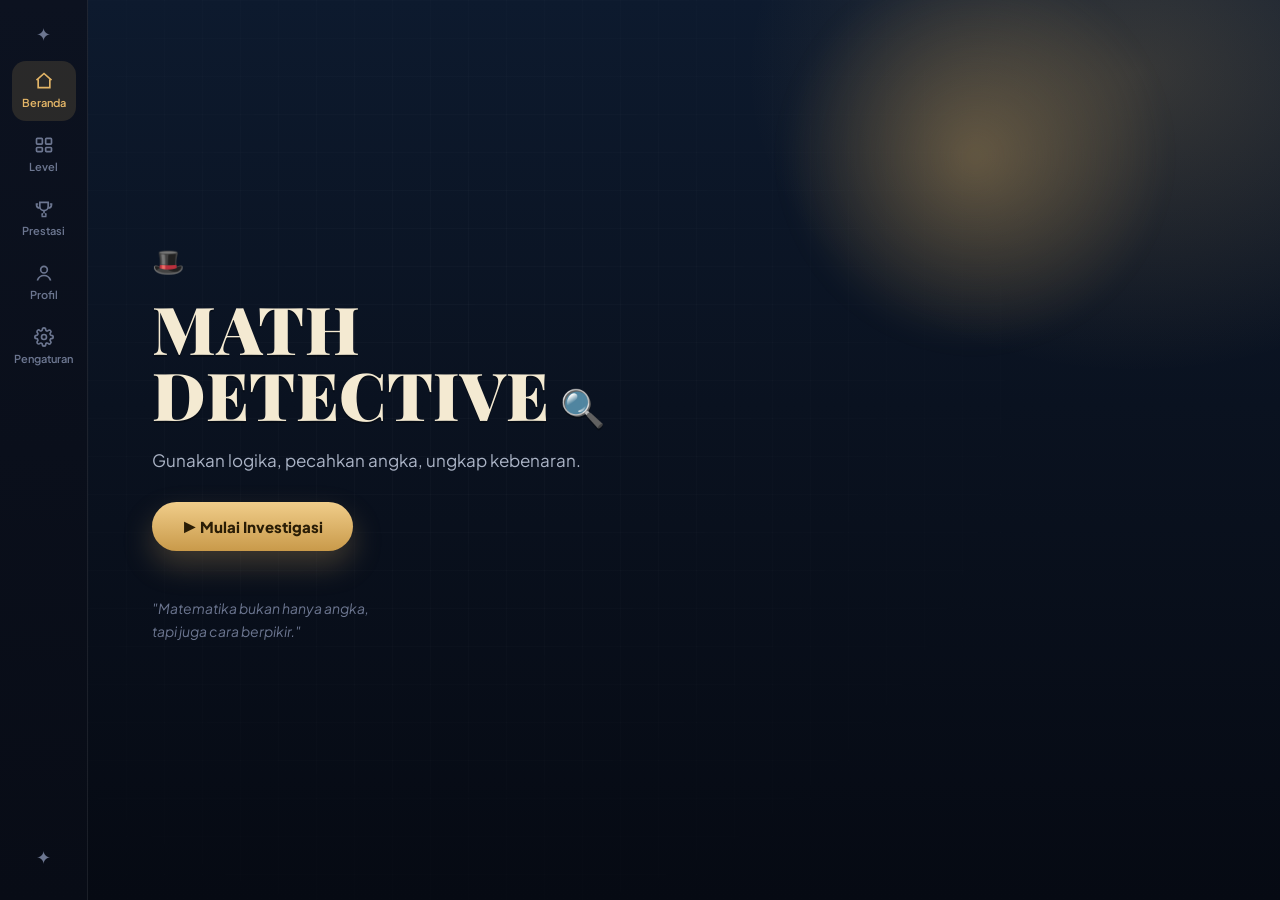
==== game.html @ 89040105 "update game" ====
<!DOCTYPE html>
<html lang="id">
<head>
<meta charset="UTF-8">
<meta name="viewport" content="width=device-width, initial-scale=1.0">
<title>Math Detective — Matematika di Dunia Nyata</title>
<link rel="stylesheet" href="css/detective.css">
</head>
<body>
<div class="app-shell" id="appShell">

  <!-- SIDEBAR (only visible on hub screens: Beranda & Prestasi) -->
  <aside class="sidebar">
    <div class="sidebar-plus">✦</div>
    <nav class="sidebar-nav">
      <button class="sidebar-item" id="navHome" data-goto="home">
        <svg viewBox="0 0 24 24" fill="none" stroke="currentColor" stroke-width="2"><path d="M3 11l9-8 9 8"/><path d="M5 10v10h14V10"/></svg>
        Beranda
      </button>
      <button class="sidebar-item" id="navLevel" data-goto="cases">
        <svg viewBox="0 0 24 24" fill="none" stroke="currentColor" stroke-width="2"><rect x="3" y="4" width="7" height="7" rx="1"/><rect x="14" y="4" width="7" height="7" rx="1"/><rect x="3" y="15" width="7" height="5" rx="1"/><rect x="14" y="15" width="7" height="5" rx="1"/></svg>
        Level
      </button>
      <button class="sidebar-item" id="navPrestasi" data-goto="achievements">
        <svg viewBox="0 0 24 24" fill="none" stroke="currentColor" stroke-width="2"><path d="M7 4h10v5a5 5 0 0 1-10 0V4Z"/><path d="M5 6H3v1a4 4 0 0 0 4 3.8M19 6h2v1a4 4 0 0 1-4 3.8"/><path d="M12 14v3M9 21h6M9.5 20l.7-3M14.5 20l-.7-3"/></svg>
        Prestasi
      </button>
      <button class="sidebar-item" id="navProfil" data-goto="home">
        <svg viewBox="0 0 24 24" fill="none" stroke="currentColor" stroke-width="2"><circle cx="12" cy="8" r="4"/><path d="M4 21c1.5-4 5-6 8-6s6.5 2 8 6"/></svg>
        Profil
      </button>
      <button class="sidebar-item" id="navPengaturan" data-goto="home">
        <svg viewBox="0 0 24 24" fill="none" stroke="currentColor" stroke-width="2"><circle cx="12" cy="12" r="3"/><path d="M19.4 15a1.7 1.7 0 0 0 .34 1.87l.06.06a2 2 0 1 1-2.83 2.83l-.06-.06a1.7 1.7 0 0 0-1.87-.34 1.7 1.7 0 0 0-1 1.55V21a2 2 0 1 1-4 0v-.09A1.7 1.7 0 0 0 9 19.4a1.7 1.7 0 0 0-1.87.34l-.06.06a2 2 0 1 1-2.83-2.83l.06-.06A1.7 1.7 0 0 0 4.6 15a1.7 1.7 0 0 0-1.55-1H3a2 2 0 1 1 0-4h.09A1.7 1.7 0 0 0 4.6 9a1.7 1.7 0 0 0-.34-1.87l-.06-.06a2 2 0 1 1 2.83-2.83l.06.06A1.7 1.7 0 0 0 9 4.6a1.7 1.7 0 0 0 1-1.55V3a2 2 0 1 1 4 0v.09a1.7 1.7 0 0 0 1 1.55 1.7 1.7 0 0 0 1.87-.34l.06-.06a2 2 0 1 1 2.83 2.83l-.06.06A1.7 1.7 0 0 0 19.4 9c.14.36.5.9 1.55 1H21a2 2 0 1 1 0 4h-.09a1.7 1.7 0 0 0-1.51 1Z"/></svg>
        Pengaturan
      </button>
    </nav>
    <div class="sidebar-spacer"></div>
    <div class="sidebar-plus">✦</div>
  </aside>

  <div class="main-col">

    <!-- ============ SCREEN 1: BERANDA ============ -->
    <section class="screen active" id="screenHome">
      <div class="hero-noir">
        <div class="hero-lamp-glow"></div>
        <div class="hero-content">
          <div class="hero-eyebrow"><span class="hat">🎩</span></div>
          <h1 class="hero-title">MATH<br>DETECTIVE<span class="magnify">🔍</span></h1>
          <p class="hero-sub">Gunakan logika, pecahkan angka, ungkap kebenaran.</p>
          <button class="btn-gold" data-goto="cases">▶ Mulai Investigasi</button>
          <p class="hero-quote">"Matematika bukan hanya angka,<br>tapi juga cara berpikir."</p>
        </div>
      </div>
    </section>

    <!-- ============ SCREEN 2: PILIH KASUS ============ -->
    <section class="screen" id="screenCases">
      <div class="cases-bg">
        <div class="topbar">
          <div class="topbar-left">
            <button class="back-link" data-goto="home">←</button>
            <div class="topbar-title">
              <h1>Pilih Kasus</h1>
              <p>Setiap kasus memiliki tingkat kesulitan dan materi yang berbeda.</p>
            </div>
          </div>
          <div class="profile-chip">
            <div class="profile-avatar">🕵️</div>
            <div class="profile-meta"><strong id="profName1">Fairuz Hidayat</strong><span>Detektif Pemula</span></div>
            <div class="profile-score">⭐ <span id="profScore1">1250</span></div>
          </div>
        </div>
        <div class="cases-body">
          <div id="caseRow" class="case-row"></div>
          <div class="compass-deco">🧭</div>
        </div>
      </div>
    </section>

    <!-- ============ SCREEN 3: INVESTIGASI (GAMEPLAY) ============ -->
    <section class="screen" id="screenPlay">
      <div class="play-bg">
        <div class="topbar">
          <div class="topbar-left">
            <button class="back-link" data-goto="cases">← Kembali</button>
            <div class="topbar-title"><h1 id="playCaseTitle">Kasus #001 – Barang Hilang</h1></div>
          </div>
          <div class="step-track" id="stepTrack"></div>
          <div class="status-row">
            <span class="status-chip">⏱ <span id="playTimer">08:45</span></span>
            <span class="status-chip">🪙</span>
            <span class="status-chip lives" id="livesRow">❤️❤️❤️</span>
          </div>
        </div>
        <div class="play-body">
          <div class="witness-card">
            <div class="witness-portrait">🕵️</div>
            <div class="bubble" id="storyText">Sebuah barang berharga hilang dari ruang penyimpanan.</div>
            <button class="hint-btn" id="hintBtn">💡 Baca Petunjuk</button>
          </div>
          <div class="question-panel">
            <p class="question-text" id="questionText">Pertanyaan investigasi akan muncul di sini.</p>
            <div class="answer-list" id="answerList"></div>
            <div class="play-footer">
              <button class="skip-link" id="skipBtn">Lewati 🏃</button>
              <button class="check-btn" id="submitBtn">Periksa Jawaban →</button>
            </div>
            <p class="feedback-line" id="feedbackText"></p>
          </div>
        </div>
      </div>
    </section>

    <!-- ============ SCREEN 4: BUKTI & ANALISIS ============ -->
    <section class="screen" id="screenEvidence">
      <div class="evidence-bg">
        <div class="topbar">
          <div class="topbar-left">
            <button class="back-link" data-goto="play">← Kembali</button>
            <div class="topbar-title"><h1>Bukti &amp; Analisis</h1></div>
          </div>
        </div>
        <div class="evidence-body">
          <div class="evidence-card">
            <div class="evi-tabs">
              <button class="evi-tab active">Data Tersangka</button>
              <button class="evi-tab">Barang Bukti</button>
              <button class="evi-tab">Catatan Kasus</button>
            </div>
            <div class="evi-grid">
              <div class="suspect-list" id="suspectList"></div>
              <div class="alibi-panel" id="alibiPanel"></div>
            </div>
          </div>
          <aside class="sticky-aside">
            <div class="sticky-note">
              <h4>Catatan:</h4>
              <p id="stickyNote">Jika jarak 12 km ditempuh dalam 10 menit, maka kecepatan yang dibutuhkan adalah 72 km/jam.</p>
            </div>
            <div class="formula-note">
              <div>Kecepatan = <span class="frac"><span>Jarak</span><span class="bar"></span><span>Waktu</span></span></div>
              <div class="formula-triangle">
                <svg viewBox="0 0 110 90"><polygon points="55,6 100,84 10,84" fill="none" stroke="#2b2410" stroke-width="3"/><line x1="10" y1="84" x2="100" y2="84" stroke="#2b2410" stroke-width="3"/><text x="55" y="42" font-size="16" font-weight="800" text-anchor="middle" fill="#2b2410">J</text><text x="30" y="76" font-size="15" font-weight="800" text-anchor="middle" fill="#2b2410">V</text><text x="80" y="76" font-size="15" font-weight="800" text-anchor="middle" fill="#2b2410">t</text><line x1="10" y1="84" x2="100" y2="6" stroke="none"/><line x1="55" y1="84" x2="55" y2="45" stroke="#2b2410" stroke-width="2"/></svg>
              </div>
            </div>
          </aside>
        </div>
      </div>
    </section>

    <!-- ============ SCREEN 5: HASIL ============ -->
    <section class="screen" id="screenResult">
      <div class="result-bg">
        <div class="result-silhouette"><div class="hat"></div><div class="head"></div><div class="body"></div></div>
        <div class="result-grid">
          <div class="result-card">
            <div class="result-head"><span class="icon">🔍</span><h1>Kasus Berhasil Dipecahkan!</h1></div>
            <p class="result-desc">Kamu berhasil mengungkap kebenaran di balik kasus ini. Logika dan perhitunganmu sangat baik!</p>
            <div class="reward-row">
              <div class="reward-item">⭐ +<span id="rewardPoin">150</span> Poin</div>
              <div class="reward-item">🛡️ +1 Achievement</div>
            </div>
            <div class="level-row"><span id="levelLabel">Lv. 2</span><span id="levelFrac">320 / 500</span></div>
            <div class="level-bar"><span id="levelBarFill" style="width:64%"></span></div>
            <button class="btn-gold" data-goto="cases">Lanjut ke Kasus Berikutnya</button>
          </div>
          <div class="case-file">
            <div class="case-file-paper">
              <div class="stamp">TERBUKTI</div>
              <div class="case-file-photo">🏚️</div>
              <div class="case-file-text">Tersangka:<b id="suspectResult">Andi</b>(Alibi tidak masuk akal)</div>
            </div>
          </div>
        </div>
      </div>
    </section>

    <!-- ============ SCREEN 6: PRESTASI ============ -->
    <section class="screen" id="screenAchievements">
      <div class="ach-bg">
        <div class="topbar">
          <div class="topbar-left">
            <button class="back-link" data-goto="home">←</button>
          </div>
          <div class="profile-chip">
            <div class="profile-avatar">🕵️</div>
            <div class="profile-meta"><strong id="profName2">Fairuz Hidayat</strong><span>Detektif Pemula</span></div>
            <div class="profile-score">⭐ <span id="profScore2">1250</span></div>
            <button class="gear-btn">⚙️</button>
          </div>
        </div>
        <div class="ach-body">
          <div class="ach-heading">
            <div><h1>Prestasi</h1><p>Selesaikan tantangan dan kumpulkan semua achievement!</p></div>
          </div>
          <div class="ach-layout">
            <div class="ach-grid" id="achGrid"></div>
            <div class="total-ach-card">
              <h4>TOTAL ACHIEVEMENT</h4>
              <div class="ring-wrap">
                <svg width="130" height="130"><circle cx="65" cy="65" r="56" fill="none" stroke="#1a2338" stroke-width="10"/><circle cx="65" cy="65" r="56" fill="none" stroke="#e3b567" stroke-width="10" stroke-dasharray="352" stroke-dashoffset="293" stroke-linecap="round"/></svg>
                <div class="ring-icon">👑</div>
              </div>
              <div class="total-ach-num">6 / 36</div>
              <div class="total-ach-quote">"Bukan hanya siapa yang paling pintar, tapi siapa yang paling teliti."</div>
            </div>
          </div>
        </div>
      </div>
    </section>

  </div>
</div>
<script src="js/detective.js"></script>
</body>
</html>
---- css/detective.css ----
@import url('https://fonts.googleapis.com/css2?family=Playfair+Display:wght@700;800;900&family=Plus+Jakarta+Sans:wght@400;500;600;700;800&display=swap');

:root{
  --bg: #0a0f1c;
  --bg-deep: #060a13;
  --panel: #101a2c;
  --panel-2: #0d1626;
  --panel-border: rgba(255,255,255,.08);
  --ink: #eef1f8;
  --ink-soft: #aab3c5;
  --ink-mute: #6c7690;
  --gold: #e3b567;
  --gold-deep: #c99a4a;
  --parchment: #ece1c6;
  --parchment-ink: #2b2416;
  --red: #d9534f;
  --green: #4caf7d;
  --orange: #dd9c3c;
  --purple: #9b6fd1;
  --blue: #4f8fe0;
  --shadow: 0 20px 50px rgba(0,0,0,.45);
  --radius: 16px;
  --font-display: 'Playfair Display', Georgia, serif;
  --font-body: 'Plus Jakarta Sans', sans-serif;
}
*{box-sizing:border-box}
html,body{margin:0;padding:0}
body{
  background:var(--bg);
  color:var(--ink);
  font-family:var(--font-body);
  min-height:100vh;
  overflow-x:hidden;
}
button{font-family:inherit;cursor:pointer;border:none}
a{color:inherit;text-decoration:none}

/* ============ APP SHELL ============ */
.app-shell{display:flex;min-height:100vh}

/* ---- Sidebar (only on hub screens) ---- */
.sidebar{
  width:88px;flex:0 0 88px;
  background:linear-gradient(180deg,#0c1220,#080c16);
  border-right:1px solid var(--panel-border);
  display:none;
  flex-direction:column;
  align-items:center;
  padding:22px 0;
  gap:6px;
  position:sticky;top:0;height:100vh;
}
.app-shell.has-sidebar .sidebar{display:flex}
.sidebar-plus{color:var(--ink-mute);font-size:18px;margin-bottom:10px}
.sidebar-nav{display:flex;flex-direction:column;gap:4px;width:100%;align-items:center}
.sidebar-item{
  width:64px;padding:10px 4px 12px;border-radius:14px;background:transparent;
  color:var(--ink-mute);display:flex;flex-direction:column;align-items:center;gap:5px;
  font-size:11px;font-weight:600;
}
.sidebar-item svg{width:20px;height:20px}
.sidebar-item.active{background:rgba(227,181,103,.14);color:var(--gold)}
.sidebar-item:hover{color:var(--ink-soft)}
.sidebar-item.active:hover{color:var(--gold)}
.sidebar-spacer{flex:1}

/* ---- Main column ---- */
.main-col{flex:1;min-width:0;position:relative}
.screen{display:none;min-height:100vh}
.screen.active{display:block}

/* ============ TOPBAR (flow screens) ============ */
.topbar{
  display:flex;align-items:center;justify-content:space-between;
  padding:20px 32px;gap:20px;flex-wrap:wrap;
  background:linear-gradient(180deg,rgba(6,10,19,.9),rgba(6,10,19,.55));
  border-bottom:1px solid var(--panel-border);
}
.topbar-left{display:flex;align-items:center;gap:18px;min-width:0}
.back-link{display:flex;align-items:center;gap:8px;color:var(--ink-soft);font-weight:700;font-size:14px;background:transparent}
.back-link:hover{color:var(--ink)}
.topbar-title h1{margin:0;font-size:20px;font-weight:800;color:var(--ink)}
.topbar-title p{margin:2px 0 0;font-size:13px;color:var(--ink-mute)}

/* step progress dots (gameplay) */
.step-track{display:flex;align-items:center;gap:0}
.step-dot{
  width:30px;height:30px;border-radius:50%;display:flex;align-items:center;justify-content:center;
  font-weight:800;font-size:13px;color:var(--ink-mute);background:var(--panel-2);border:2px solid var(--panel-border);
}
.step-dot.current{color:var(--gold);border-color:var(--gold);background:rgba(227,181,103,.12)}
.step-dot.done{color:var(--bg);border-color:var(--green);background:var(--green)}
.step-line{width:26px;height:2px;background:var(--panel-border)}

/* status pills (timer / lives / hint) */
.status-row{display:flex;align-items:center;gap:18px;color:var(--ink)}
.status-chip{display:flex;align-items:center;gap:7px;font-weight:700;font-size:14px}
.status-chip.lives{gap:4px;font-size:16px}
.status-chip.lives span.dead{opacity:.25;filter:grayscale(1)}

/* profile chip (top right) */
.profile-chip{display:flex;align-items:center;gap:12px;background:var(--panel);border:1px solid var(--panel-border);
  padding:8px 16px 8px 8px;border-radius:999px}
.profile-avatar{width:34px;height:34px;border-radius:50%;background:linear-gradient(135deg,#4f8fe0,#9b6fd1);
  display:flex;align-items:center;justify-content:center;font-size:16px;flex:0 0 34px}
.profile-meta strong{display:block;font-size:13px;color:var(--ink)}
.profile-meta span{display:block;font-size:11px;color:var(--ink-mute)}
.profile-score{display:flex;align-items:center;gap:5px;font-weight:800;color:var(--gold);font-size:14px;margin-left:6px;
  padding-left:12px;border-left:1px solid var(--panel-border)}
.gear-btn{width:38px;height:38px;border-radius:50%;background:var(--panel);border:1px solid var(--panel-border);
  color:var(--ink-soft);display:flex;align-items:center;justify-content:center;font-size:16px}

/* ============ SCREEN: HOME ============ */
.hero-noir{
  position:relative;min-height:100vh;overflow:hidden;
  background:
    radial-gradient(650px 500px at 88% 8%, rgba(227,181,103,.20), transparent 60%),
    linear-gradient(180deg, #0d1a2e 0%, #0a1220 45%, #060a13 100%);
  display:flex;align-items:center;padding:60px 64px;
}
.hero-noir::before{
  content:'';position:absolute;inset:0;
  background-image:
    linear-gradient(rgba(255,255,255,.025) 1px, transparent 1px),
    linear-gradient(90deg, rgba(255,255,255,.025) 1px, transparent 1px);
  background-size:38px 38px;
  mask-image:radial-gradient(circle at 30% 40%, black, transparent 75%);
}
.hero-city{position:absolute;right:0;top:0;bottom:0;width:46%;opacity:.5;
  background:linear-gradient(180deg, rgba(30,45,80,.5), transparent 70%);
}
.hero-city svg{width:100%;height:100%}
.hero-lamp-glow{position:absolute;right:8%;top:-6%;width:420px;height:420px;border-radius:50%;
  background:radial-gradient(circle, rgba(227,181,103,.35), transparent 65%);filter:blur(10px)}
.hero-content{position:relative;z-index:2;max-width:640px}
.hero-eyebrow{display:flex;align-items:center;gap:10px;margin-bottom:18px}
.hero-eyebrow .hat{font-size:26px}
.hero-title{
  font-family:var(--font-display);font-weight:900;font-size:clamp(40px,5.2vw,66px);
  line-height:1;margin:0;color:#f4ead2;
  text-shadow:0 2px 0 rgba(0,0,0,.3);
  letter-spacing:.5px;
}
.hero-title .magnify{font-size:.55em;color:var(--gold);margin-left:10px}
.hero-sub{font-size:17px;color:var(--ink-soft);margin:20px 0 28px;max-width:460px;line-height:1.6}
.btn-gold{
  background:linear-gradient(180deg,#f0cd8a,var(--gold-deep));color:#2a1d06;font-weight:800;font-size:15px;
  padding:15px 30px;border-radius:999px;display:inline-flex;align-items:center;gap:10px;
  box-shadow:0 14px 30px rgba(227,181,103,.25);
}
.btn-gold:hover{filter:brightness(1.05)}
.hero-quote{margin-top:46px;color:var(--ink-mute);font-style:italic;font-size:14px;max-width:340px;line-height:1.6}

/* ============ SCREEN: PILIH KASUS ============ */
.cases-bg{
  min-height:100vh;
  background:
    radial-gradient(900px 500px at 50% -10%, rgba(80,100,140,.18), transparent 60%),
    linear-gradient(180deg,#0c1424,#080d18 60%);
}
.cases-body{padding:36px 40px 60px;position:relative}
.cases-heading{margin-bottom:26px}
.case-row{
  display:flex;gap:22px;align-items:flex-start;overflow-x:auto;padding-bottom:16px;position:relative;
}
.case-row::after{
  content:'';position:absolute;left:0;right:0;top:108px;height:2px;
  background:repeating-linear-gradient(90deg, rgba(227,181,103,.35) 0 8px, transparent 8px 16px);
  z-index:0;
}
.case-card{
  position:relative;flex:0 0 210px;background:var(--parchment);border-radius:12px;padding:14px 14px 16px;
  box-shadow:var(--shadow);z-index:1;
}
.case-card .pin{
  position:absolute;top:-10px;left:50%;transform:translateX(-50%);
  width:16px;height:16px;border-radius:50%;background:radial-gradient(circle at 35% 30%, #ff7b6e, #b5231e);
  box-shadow:0 3px 6px rgba(0,0,0,.4);z-index:2;
}
.case-num{
  position:absolute;top:10px;left:10px;background:rgba(10,15,25,.85);color:#fff;font-weight:800;font-size:11px;
  padding:3px 8px;border-radius:6px;z-index:2;
}
.case-photo{
  width:100%;aspect-ratio:4/3;border-radius:6px;margin-bottom:10px;overflow:hidden;
  display:flex;align-items:center;justify-content:center;font-size:38px;
  border:3px solid #fff;
}
.case-title{color:var(--parchment-ink);font-weight:800;font-size:14.5px;margin:0 0 2px}
.case-sub{color:#5b5138;font-weight:600;font-size:13px;margin:0 0 10px}
.diff-pill{display:inline-block;padding:5px 14px;border-radius:999px;font-size:12px;font-weight:800}
.diff-mudah{background:#bfe8cd;color:#1f6b3d}
.diff-sedang{background:#f2d5a0;color:#7a4c0c}
.diff-sulit{background:#f1b4ae;color:#8c231b}
.diff-sangatsulit{background:#d9c6f2;color:#5a2f95}
.diff-misteri{background:#c9bde8;color:#4a3170}
.case-card.locked{background:#141d2e;text-align:left}
.case-card.locked .case-photo{background:#0c1220;color:#3c4a63;border-color:rgba(255,255,255,.08)}
.case-card.locked .case-title,.case-card.locked .case-sub{color:#6c7690}
.case-card.locked .diff-pill{background:#2a2440;color:#a596cf;opacity:.8}
.case-card .start-case{
  display:none;
}
.case-card.available{cursor:pointer}
.compass-deco{position:absolute;left:40px;bottom:24px;width:64px;height:64px;border-radius:50%;
  border:3px solid rgba(227,181,103,.35);display:flex;align-items:center;justify-content:center;font-size:26px;
  color:rgba(227,181,103,.5);transform:rotate(-12deg)}

/* ============ SCREEN: GAMEPLAY ============ */
.play-bg{min-height:100vh;background:linear-gradient(180deg,#0b1220,#070b14 70%)}
.play-body{display:grid;grid-template-columns:340px 1fr;gap:28px;padding:32px 36px 60px;align-items:start}
.witness-card{
  background:linear-gradient(160deg,#141d2e,#0e1524);border:1px solid var(--panel-border);border-radius:var(--radius);
  padding:22px;display:flex;flex-direction:column;align-items:center;text-align:center;gap:16px;
}
.witness-portrait{width:120px;height:120px;border-radius:18px;background:linear-gradient(160deg,#3a4a68,#1c2436);
  display:flex;align-items:center;justify-content:center;font-size:52px;border:2px solid var(--panel-border)}
.bubble{
  background:var(--parchment);color:var(--parchment-ink);border-radius:14px;padding:16px 18px;font-size:14px;
  line-height:1.55;text-align:left;position:relative;
}
.hint-btn{
  background:var(--panel-2);border:1px solid var(--panel-border);color:var(--ink);font-weight:700;font-size:13.5px;
  padding:11px 18px;border-radius:999px;display:inline-flex;align-items:center;gap:8px;width:100%;justify-content:center;
}
.hint-btn:hover{border-color:var(--gold)}
.question-panel{
  background:var(--panel);border:1px solid var(--panel-border);border-radius:var(--radius);padding:26px 28px;
}
.question-text{font-size:17px;line-height:1.6;color:var(--ink);margin:0 0 20px;font-weight:500}
.answer-list{display:flex;flex-direction:column;gap:12px}
.answer-option{
  background:var(--panel-2);border:1px solid var(--panel-border);border-radius:12px;padding:15px 18px;
  color:var(--ink-soft);font-size:14.5px;text-align:left;font-weight:600;transition:border-color .15s, background .15s;
}
.answer-option:hover{border-color:var(--gold);color:var(--ink)}
.answer-option.selected{border-color:var(--gold);background:rgba(227,181,103,.10);color:var(--ink)}
.answer-option.correct{border-color:var(--green);background:rgba(76,175,125,.14);color:#bdeeda}
.answer-option.wrong{border-color:var(--red);background:rgba(217,83,79,.14);color:#f6c9c7}
.answer-option:disabled{cursor:default}
.play-footer{display:flex;justify-content:space-between;align-items:center;margin-top:18px}
.skip-link{background:transparent;color:var(--ink-mute);font-size:13px;font-weight:700}
.skip-link:hover{color:var(--ink-soft)}
.check-btn{background:linear-gradient(180deg,#f0cd8a,var(--gold-deep));color:#2a1d06;font-weight:800;font-size:14px;
  padding:12px 24px;border-radius:999px}
.feedback-line{font-size:13.5px;font-weight:700;margin-top:14px;min-height:18px}
.feedback-line.good{color:#7ee8b8}
.feedback-line.bad{color:#f19a97}

/* ============ SCREEN: BUKTI & ANALISIS ============ */
.evidence-bg{min-height:100vh;background:linear-gradient(180deg,#0b1220,#070b14 70%)}
.evidence-body{display:grid;grid-template-columns:1fr 300px;gap:24px;padding:28px 36px 60px;align-items:start}
.evidence-card{background:var(--panel);border:1px solid var(--panel-border);border-radius:var(--radius);padding:22px;overflow:hidden}
.evi-tabs{display:flex;gap:8px;margin-bottom:20px}
.evi-tab{background:var(--panel-2);color:var(--ink-mute);font-weight:700;font-size:13px;padding:10px 18px;border-radius:10px}
.evi-tab.active{background:rgba(227,181,103,.14);color:var(--gold)}
.evi-grid{display:grid;grid-template-columns:220px 1fr;gap:18px}
.suspect-list{display:flex;flex-direction:column;gap:10px}
.suspect-row{
  display:flex;align-items:center;gap:12px;background:var(--panel-2);border:1px solid var(--panel-border);
  border-radius:12px;padding:10px 12px;text-align:left;
}
.suspect-row.active{border-color:var(--gold);background:rgba(227,181,103,.08)}
.suspect-avatar{width:42px;height:42px;border-radius:10px;background:linear-gradient(160deg,#3a4a68,#1c2436);
  display:flex;align-items:center;justify-content:center;font-size:20px;flex:0 0 42px}
.suspect-name{font-weight:800;font-size:14px;color:var(--ink);display:block}
.suspect-role{font-size:12px;color:var(--ink-mute)}
.alibi-panel{background:var(--panel-2);border:1px solid var(--panel-border);border-radius:12px;padding:20px}
.alibi-panel h3{margin:0 0 10px;font-size:17px;color:var(--ink)}
.alibi-panel p{margin:0 0 14px;font-size:14px;line-height:1.6;color:var(--ink-soft)}
.calc-block{font-size:13.5px;color:var(--ink-soft);line-height:1.9;margin-bottom:16px}
.calc-block b{color:var(--ink)}
.conclusion-box{border:1px solid rgba(217,83,79,.5);background:rgba(217,83,79,.08);border-radius:10px;padding:14px 16px}
.conclusion-box.ok{border-color:rgba(76,175,125,.5);background:rgba(76,175,125,.08)}
.conclusion-box .c-title{font-weight:800;font-size:14px;display:flex;align-items:center;gap:8px;margin-bottom:6px;color:var(--red)}
.conclusion-box.ok .c-title{color:var(--green)}
.conclusion-box .c-desc{font-size:13px;color:var(--ink-soft);line-height:1.5}
.sticky-aside{display:flex;flex-direction:column;gap:16px}
.sticky-note{background:#f4eeda;color:#3a2f16;border-radius:4px;padding:16px 16px 20px;font-family:var(--font-display);
  box-shadow:0 12px 24px rgba(0,0,0,.35);transform:rotate(-1.5deg)}
.sticky-note h4{margin:0 0 10px;font-size:14px}
.sticky-note p{margin:0;font-size:13px;line-height:1.5;font-style:italic}
.formula-note{background:#e9c96a;color:#2b2410;border-radius:4px;padding:18px;transform:rotate(1deg);
  box-shadow:0 12px 24px rgba(0,0,0,.35);text-align:center}
.formula-note .frac{display:inline-flex;flex-direction:column;align-items:center;font-weight:800;margin:0 4px;vertical-align:middle}
.formula-note .frac span{display:block;line-height:1.2}
.formula-note .frac .bar{width:100%;height:2px;background:#2b2410;margin:2px 0}
.formula-triangle{margin-top:14px;display:flex;flex-direction:column;align-items:center;font-weight:800}
.formula-triangle svg{width:110px;height:90px}

/* ============ SCREEN: HASIL ============ */
.result-bg{
  min-height:100vh;display:flex;align-items:center;padding:60px 64px;position:relative;overflow:hidden;
  background:radial-gradient(700px 500px at 15% 40%, rgba(227,181,103,.10), transparent 60%),
  linear-gradient(180deg,#0a1220,#05070d);
}
.result-silhouette{
  position:absolute;left:1%;bottom:0;width:190px;height:52%;opacity:.85;pointer-events:none;
}
.result-silhouette .hat{
  position:absolute;left:50%;top:0;transform:translateX(-50%);width:120px;height:38px;
  background:#0d1220;border-radius:50% 50% 0 0/100% 100% 0 0;
}
.result-silhouette .hat::after{
  content:'';position:absolute;left:-18px;bottom:-6px;width:156px;height:12px;background:#0d1220;border-radius:50%;
}
.result-silhouette .head{
  position:absolute;left:50%;top:30px;transform:translateX(-50%);width:64px;height:64px;border-radius:50%;background:#111827;
}
.result-silhouette .body{
  position:absolute;left:50%;top:86px;transform:translateX(-50%);width:170px;height:100%;
  background:linear-gradient(180deg,#111827,rgba(17,24,39,.4));
  clip-path:polygon(30% 0%, 70% 0%, 100% 100%, 0% 100%);
}
.result-grid{position:relative;z-index:2;display:grid;grid-template-columns:1fr 300px;gap:40px;width:100%;align-items:center}
.result-card{background:rgba(10,16,28,.88);border:1px solid var(--panel-border);border-radius:var(--radius);
  padding:32px 34px;max-width:560px;backdrop-filter:blur(4px)}
.result-head{display:flex;align-items:center;gap:12px;margin-bottom:12px}
.result-head .icon{font-size:26px;color:var(--gold)}
.result-head h1{margin:0;font-family:var(--font-display);font-size:26px;color:var(--ink)}
.result-desc{color:var(--ink-soft);font-size:14.5px;line-height:1.6;margin:0 0 22px}
.reward-row{display:flex;gap:26px;padding:16px 0;border-top:1px solid var(--panel-border);border-bottom:1px solid var(--panel-border);margin-bottom:22px}
.reward-item{display:flex;align-items:center;gap:9px;font-weight:700;color:var(--ink);font-size:14px}
.level-row{display:flex;justify-content:space-between;font-size:13px;color:var(--ink-soft);margin-bottom:8px;font-weight:700}
.level-bar{height:10px;border-radius:999px;background:var(--panel-2);overflow:hidden;margin-bottom:26px}
.level-bar span{display:block;height:100%;background:linear-gradient(90deg,#f0cd8a,var(--gold-deep))}
.case-file{position:relative;width:100%;max-width:280px;justify-self:end}
.case-file-paper{background:#efe9d8;border-radius:6px;padding:18px;box-shadow:0 20px 40px rgba(0,0,0,.5);transform:rotate(2deg)}
.stamp{
  display:inline-block;border:3px solid var(--red);color:var(--red);font-weight:900;font-size:20px;
  padding:4px 14px;border-radius:6px;transform:rotate(-8deg);margin-bottom:14px;letter-spacing:1px;
}
.case-file-photo{width:100%;aspect-ratio:4/3;border-radius:4px;background:linear-gradient(160deg,#1a2740,#0a0f1a);
  border:6px solid #fff;box-shadow:0 4px 10px rgba(0,0,0,.3);display:flex;align-items:center;justify-content:center;font-size:34px;margin-bottom:14px}
.case-file-text{font-family:var(--font-display);color:#2b2416;font-size:14px;line-height:1.5}
.case-file-text b{display:block;font-size:15px}

/* ============ SCREEN: PRESTASI ============ */
.ach-bg{min-height:100vh;background:linear-gradient(180deg,#0b1220,#070b14 70%)}
.ach-body{padding:32px 40px 60px}
.ach-heading{display:flex;justify-content:space-between;align-items:flex-start;margin-bottom:26px;gap:20px;flex-wrap:wrap}
.ach-heading h1{margin:0 0 4px;font-size:26px;font-family:var(--font-display);color:var(--ink)}
.ach-heading p{margin:0;color:var(--ink-mute);font-size:14px}
.ach-layout{display:grid;grid-template-columns:1fr 260px;gap:22px;align-items:start}
.ach-grid{display:grid;grid-template-columns:repeat(3,1fr);gap:18px}
.ach-card{background:var(--panel);border:1px solid var(--panel-border);border-radius:14px;padding:18px}
.ach-icon{width:46px;height:46px;border-radius:12px;display:flex;align-items:center;justify-content:center;font-size:22px;margin-bottom:12px}
.ach-title{font-weight:800;font-size:14.5px;color:var(--ink);margin:0 0 3px}
.ach-desc{font-size:12.5px;color:var(--ink-mute);margin:0 0 14px;min-height:32px}
.ach-progress-row{display:flex;justify-content:flex-end;font-size:12px;font-weight:700;color:var(--ink-soft);margin-bottom:6px}
.ach-bar{height:7px;border-radius:999px;background:var(--panel-2);overflow:hidden}
.ach-bar span{display:block;height:100%}
.total-ach-card{background:var(--panel);border:1px solid var(--panel-border);border-radius:16px;padding:26px 22px;text-align:center}
.total-ach-card h4{margin:0 0 18px;font-size:13px;color:var(--ink-soft);font-weight:700}
.ring-wrap{position:relative;width:130px;height:130px;margin:0 auto 16px}
.ring-wrap svg{transform:rotate(-90deg)}
.ring-icon{position:absolute;inset:0;display:flex;align-items:center;justify-content:center;font-size:34px}
.total-ach-num{font-size:24px;font-weight:800;color:var(--ink);margin-bottom:14px}
.total-ach-quote{font-size:12.5px;color:var(--ink-mute);font-style:italic;line-height:1.6;border-top:1px solid var(--panel-border);padding-top:14px}

/* ============ RESPONSIVE ============ */
@media(max-width:900px){
  .sidebar{display:none !important}
  .play-body,.evidence-body,.ach-layout,.result-grid{grid-template-columns:1fr}
  .case-file{justify-self:start;max-width:220px}
  .ach-grid{grid-template-columns:1fr 1fr}
  .hero-noir{padding:40px 24px}
}
@media(max-width:560px){
  .ach-grid{grid-template-columns:1fr}
  .topbar{padding:16px 18px}
  .cases-body,.play-body,.evidence-body,.ach-body{padding-left:18px;padding-right:18px}
}
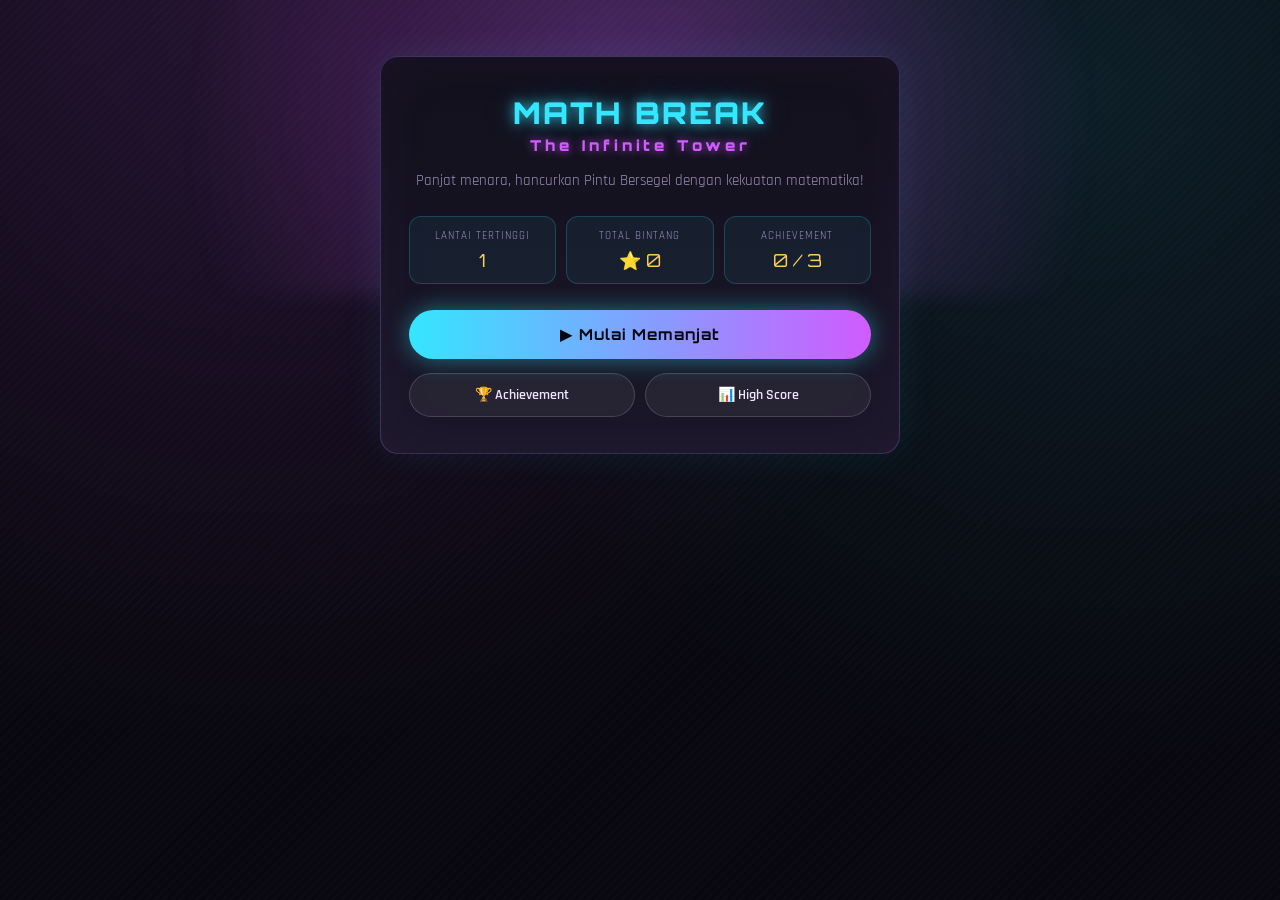
==== commit 72dec743: "10% game" ====
--- a/game.html
+++ b/game.html
@@ -3,215 +3,185 @@
 <head>
 <meta charset="UTF-8">
 <meta name="viewport" content="width=device-width, initial-scale=1.0">
-<title>Math Detective — Matematika di Dunia Nyata</title>
-<link rel="stylesheet" href="css/detective.css">
+<title>Math Break: The Infinite Tower</title>
+<link rel="stylesheet" href="css/tower.css">
 </head>
 <body>
-<div class="app-shell" id="appShell">
+<div class="tower-app" id="towerApp">
 
-  <!-- SIDEBAR (only visible on hub screens: Beranda & Prestasi) -->
-  <aside class="sidebar">
-    <div class="sidebar-plus">✦</div>
-    <nav class="sidebar-nav">
-      <button class="sidebar-item" id="navHome" data-goto="home">
-        <svg viewBox="0 0 24 24" fill="none" stroke="currentColor" stroke-width="2"><path d="M3 11l9-8 9 8"/><path d="M5 10v10h14V10"/></svg>
-        Beranda
-      </button>
-      <button class="sidebar-item" id="navLevel" data-goto="cases">
-        <svg viewBox="0 0 24 24" fill="none" stroke="currentColor" stroke-width="2"><rect x="3" y="4" width="7" height="7" rx="1"/><rect x="14" y="4" width="7" height="7" rx="1"/><rect x="3" y="15" width="7" height="5" rx="1"/><rect x="14" y="15" width="7" height="5" rx="1"/></svg>
-        Level
-      </button>
-      <button class="sidebar-item" id="navPrestasi" data-goto="achievements">
-        <svg viewBox="0 0 24 24" fill="none" stroke="currentColor" stroke-width="2"><path d="M7 4h10v5a5 5 0 0 1-10 0V4Z"/><path d="M5 6H3v1a4 4 0 0 0 4 3.8M19 6h2v1a4 4 0 0 1-4 3.8"/><path d="M12 14v3M9 21h6M9.5 20l.7-3M14.5 20l-.7-3"/></svg>
-        Prestasi
-      </button>
-      <button class="sidebar-item" id="navProfil" data-goto="home">
-        <svg viewBox="0 0 24 24" fill="none" stroke="currentColor" stroke-width="2"><circle cx="12" cy="8" r="4"/><path d="M4 21c1.5-4 5-6 8-6s6.5 2 8 6"/></svg>
-        Profil
-      </button>
-      <button class="sidebar-item" id="navPengaturan" data-goto="home">
-        <svg viewBox="0 0 24 24" fill="none" stroke="currentColor" stroke-width="2"><circle cx="12" cy="12" r="3"/><path d="M19.4 15a1.7 1.7 0 0 0 .34 1.87l.06.06a2 2 0 1 1-2.83 2.83l-.06-.06a1.7 1.7 0 0 0-1.87-.34 1.7 1.7 0 0 0-1 1.55V21a2 2 0 1 1-4 0v-.09A1.7 1.7 0 0 0 9 19.4a1.7 1.7 0 0 0-1.87.34l-.06.06a2 2 0 1 1-2.83-2.83l.06-.06A1.7 1.7 0 0 0 4.6 15a1.7 1.7 0 0 0-1.55-1H3a2 2 0 1 1 0-4h.09A1.7 1.7 0 0 0 4.6 9a1.7 1.7 0 0 0-.34-1.87l-.06-.06a2 2 0 1 1 2.83-2.83l.06.06A1.7 1.7 0 0 0 9 4.6a1.7 1.7 0 0 0 1-1.55V3a2 2 0 1 1 4 0v.09a1.7 1.7 0 0 0 1 1.55 1.7 1.7 0 0 0 1.87-.34l.06-.06a2 2 0 1 1 2.83 2.83l-.06.06A1.7 1.7 0 0 0 19.4 9c.14.36.5.9 1.55 1H21a2 2 0 1 1 0 4h-.09a1.7 1.7 0 0 0-1.51 1Z"/></svg>
-        Pengaturan
-      </button>
-    </nav>
-    <div class="sidebar-spacer"></div>
-    <div class="sidebar-plus">✦</div>
-  </aside>
+  <!-- ============ START SCREEN ============ -->
+  <div class="screen start-screen" id="screenStart">
+    <div class="start-bg-glow"></div>
+    <div class="start-card">
+      <h1 class="game-title">MATH BREAK<span>The Infinite Tower</span></h1>
+      <p class="game-tagline">Panjat menara, hancurkan Pintu Bersegel dengan kekuatan matematika!</p>
 
-  <div class="main-col">
-
-    <!-- ============ SCREEN 1: BERANDA ============ -->
-    <section class="screen active" id="screenHome">
-      <div class="hero-noir">
-        <div class="hero-lamp-glow"></div>
-        <div class="hero-content">
-          <div class="hero-eyebrow"><span class="hat">🎩</span></div>
-          <h1 class="hero-title">MATH<br>DETECTIVE<span class="magnify">🔍</span></h1>
-          <p class="hero-sub">Gunakan logika, pecahkan angka, ungkap kebenaran.</p>
-          <button class="btn-gold" data-goto="cases">▶ Mulai Investigasi</button>
-          <p class="hero-quote">"Matematika bukan hanya angka,<br>tapi juga cara berpikir."</p>
+      <div class="start-stats">
+        <div class="stat-box">
+          <span class="stat-label">Lantai Tertinggi</span>
+          <span class="stat-value" id="statHighestFloor">1</span>
+        </div>
+        <div class="stat-box">
+          <span class="stat-label">Total Bintang</span>
+          <span class="stat-value" id="statTotalStars">⭐ 0</span>
+        </div>
+        <div class="stat-box">
+          <span class="stat-label">Achievement</span>
+          <span class="stat-value" id="statAchCount">0 / 3</span>
         </div>
       </div>
-    </section>
 
-    <!-- ============ SCREEN 2: PILIH KASUS ============ -->
-    <section class="screen" id="screenCases">
-      <div class="cases-bg">
-        <div class="topbar">
-          <div class="topbar-left">
-            <button class="back-link" data-goto="home">←</button>
-            <div class="topbar-title">
-              <h1>Pilih Kasus</h1>
-              <p>Setiap kasus memiliki tingkat kesulitan dan materi yang berbeda.</p>
-            </div>
-          </div>
-          <div class="profile-chip">
-            <div class="profile-avatar">🕵️</div>
-            <div class="profile-meta"><strong id="profName1">Fairuz Hidayat</strong><span>Detektif Pemula</span></div>
-            <div class="profile-score">⭐ <span id="profScore1">1250</span></div>
+      <button class="btn-primary btn-glow" id="btnStartGame">▶ Mulai Memanjat</button>
+
+      <div class="start-actions">
+        <button class="btn-secondary" id="btnOpenAchievements">🏆 Achievement</button>
+        <button class="btn-secondary" id="btnOpenHighscore">📊 High Score</button>
+      </div>
+    </div>
+  </div>
+
+  <!-- ============ GAME SCREEN (3-COLUMN DASHBOARD) ============ -->
+  <div class="screen game-screen" id="screenGame" style="display:none;">
+    <div class="dashboard-grid">
+
+      <!-- ===== LEFT SIDEBAR ===== -->
+      <aside class="side-panel side-left">
+        <div class="panel-block">
+          <h3 class="panel-title">📈 Progression</h3>
+          <div class="progression-mini">
+            <div class="prog-row"><span>Lantai</span><strong id="sbFloor">1</strong></div>
+            <div class="prog-row"><span>Total Bintang</span><strong id="sbStars">⭐ 0</strong></div>
+            <div class="prog-row"><span>Combo Terbaik</span><strong id="sbBestCombo">x0</strong></div>
           </div>
         </div>
-        <div class="cases-body">
-          <div id="caseRow" class="case-row"></div>
-          <div class="compass-deco">🧭</div>
+        <div class="panel-block">
+          <h3 class="panel-title">🏆 Achievements</h3>
+          <div class="mini-ach-list" id="sbAchList"></div>
         </div>
-      </div>
-    </section>
+        <div class="panel-block">
+          <h3 class="panel-title">📅 Leaderboard Harian</h3>
+          <p class="panel-note">Rekor lokal di perangkat ini</p>
+          <div class="leaderboard-list" id="sbLeaderboard"></div>
+        </div>
+      </aside>
 
-    <!-- ============ SCREEN 3: INVESTIGASI (GAMEPLAY) ============ -->
-    <section class="screen" id="screenPlay">
-      <div class="play-bg">
-        <div class="topbar">
-          <div class="topbar-left">
-            <button class="back-link" data-goto="cases">← Kembali</button>
-            <div class="topbar-title"><h1 id="playCaseTitle">Kasus #001 – Barang Hilang</h1></div>
+      <!-- ===== CENTER: MAIN GAME ===== -->
+      <main class="center-panel">
+        <div class="hud-top">
+          <button class="btn-icon" id="btnMenu" title="Kembali ke Menu">☰</button>
+          <div class="floor-indicator">
+            <span class="floor-label">LANTAI</span>
+            <span class="floor-number" id="floorNum">1</span>
+            <span class="floor-total">/ 100</span>
           </div>
-          <div class="step-track" id="stepTrack"></div>
-          <div class="status-row">
-            <span class="status-chip">⏱ <span id="playTimer">08:45</span></span>
-            <span class="status-chip">🪙</span>
-            <span class="status-chip lives" id="livesRow">❤️❤️❤️</span>
+          <div class="combo-indicator" id="comboIndicator">🔥 x1</div>
+        </div>
+
+        <div class="boss-panel">
+          <div class="boss-name" id="bossName">Pintu Bersegel #1</div>
+          <div class="hp-bar-wrap">
+            <div class="hp-bar-fill" id="bossHpFill"></div>
+            <span class="hp-bar-text" id="bossHpText">100 / 100</span>
           </div>
         </div>
-        <div class="play-body">
-          <div class="witness-card">
-            <div class="witness-portrait">🕵️</div>
-            <div class="bubble" id="storyText">Sebuah barang berharga hilang dari ruang penyimpanan.</div>
-            <button class="hint-btn" id="hintBtn">💡 Baca Petunjuk</button>
-          </div>
-          <div class="question-panel">
-            <p class="question-text" id="questionText">Pertanyaan investigasi akan muncul di sini.</p>
-            <div class="answer-list" id="answerList"></div>
-            <div class="play-footer">
-              <button class="skip-link" id="skipBtn">Lewati 🏃</button>
-              <button class="check-btn" id="submitBtn">Periksa Jawaban →</button>
-            </div>
-            <p class="feedback-line" id="feedbackText"></p>
+
+        <div class="canvas-wrap">
+          <canvas id="gameCanvas" width="640" height="360"></canvas>
+        </div>
+
+        <div class="lives-row" id="livesRow">
+          <span class="life-star">⭐</span><span class="life-star">⭐</span><span class="life-star">⭐</span>
+        </div>
+
+        <div class="answer-panel">
+          <div class="timer-bar-wrap"><div class="timer-bar-fill" id="timerBarFill"></div></div>
+          <p class="question-category" id="questionCategory">Trigonometri</p>
+          <p class="question-text" id="questionText">Berapa nilai sin(30°)?</p>
+          <div class="answer-grid" id="answerGrid"></div>
+        </div>
+      </main>
+
+      <!-- ===== RIGHT SIDEBAR ===== -->
+      <aside class="side-panel side-right">
+        <div class="panel-block">
+          <h3 class="panel-title">🎯 Rewards & Goals</h3>
+          <div class="goal-box">
+            <p class="goal-text" id="goalText">Capai Lantai 10 untuk membuka Rune Emas.</p>
+            <div class="goal-progress-wrap"><div class="goal-progress-fill" id="goalProgressFill"></div></div>
           </div>
         </div>
-      </div>
-    </section>
+        <div class="panel-block">
+          <h3 class="panel-title">✨ Cosmetics</h3>
+          <div class="cosmetic-grid" id="cosmeticGrid"></div>
+        </div>
+        <div class="panel-block">
+          <h3 class="panel-title">🎖️ Badges</h3>
+          <div class="badge-grid" id="badgeGrid"></div>
+        </div>
+      </aside>
 
-    <!-- ============ SCREEN 4: BUKTI & ANALISIS ============ -->
-    <section class="screen" id="screenEvidence">
-      <div class="evidence-bg">
-        <div class="topbar">
-          <div class="topbar-left">
-            <button class="back-link" data-goto="play">← Kembali</button>
-            <div class="topbar-title"><h1>Bukti &amp; Analisis</h1></div>
-          </div>
-        </div>
-        <div class="evidence-body">
-          <div class="evidence-card">
-            <div class="evi-tabs">
-              <button class="evi-tab active">Data Tersangka</button>
-              <button class="evi-tab">Barang Bukti</button>
-              <button class="evi-tab">Catatan Kasus</button>
-            </div>
-            <div class="evi-grid">
-              <div class="suspect-list" id="suspectList"></div>
-              <div class="alibi-panel" id="alibiPanel"></div>
-            </div>
-          </div>
-          <aside class="sticky-aside">
-            <div class="sticky-note">
-              <h4>Catatan:</h4>
-              <p id="stickyNote">Jika jarak 12 km ditempuh dalam 10 menit, maka kecepatan yang dibutuhkan adalah 72 km/jam.</p>
-            </div>
-            <div class="formula-note">
-              <div>Kecepatan = <span class="frac"><span>Jarak</span><span class="bar"></span><span>Waktu</span></span></div>
-              <div class="formula-triangle">
-                <svg viewBox="0 0 110 90"><polygon points="55,6 100,84 10,84" fill="none" stroke="#2b2410" stroke-width="3"/><line x1="10" y1="84" x2="100" y2="84" stroke="#2b2410" stroke-width="3"/><text x="55" y="42" font-size="16" font-weight="800" text-anchor="middle" fill="#2b2410">J</text><text x="30" y="76" font-size="15" font-weight="800" text-anchor="middle" fill="#2b2410">V</text><text x="80" y="76" font-size="15" font-weight="800" text-anchor="middle" fill="#2b2410">t</text><line x1="10" y1="84" x2="100" y2="6" stroke="none"/><line x1="55" y1="84" x2="55" y2="45" stroke="#2b2410" stroke-width="2"/></svg>
-              </div>
-            </div>
-          </aside>
-        </div>
-      </div>
-    </section>
+    </div>
+  </div>
 
-    <!-- ============ SCREEN 5: HASIL ============ -->
-    <section class="screen" id="screenResult">
-      <div class="result-bg">
-        <div class="result-silhouette"><div class="hat"></div><div class="head"></div><div class="body"></div></div>
-        <div class="result-grid">
-          <div class="result-card">
-            <div class="result-head"><span class="icon">🔍</span><h1>Kasus Berhasil Dipecahkan!</h1></div>
-            <p class="result-desc">Kamu berhasil mengungkap kebenaran di balik kasus ini. Logika dan perhitunganmu sangat baik!</p>
-            <div class="reward-row">
-              <div class="reward-item">⭐ +<span id="rewardPoin">150</span> Poin</div>
-              <div class="reward-item">🛡️ +1 Achievement</div>
-            </div>
-            <div class="level-row"><span id="levelLabel">Lv. 2</span><span id="levelFrac">320 / 500</span></div>
-            <div class="level-bar"><span id="levelBarFill" style="width:64%"></span></div>
-            <button class="btn-gold" data-goto="cases">Lanjut ke Kasus Berikutnya</button>
-          </div>
-          <div class="case-file">
-            <div class="case-file-paper">
-              <div class="stamp">TERBUKTI</div>
-              <div class="case-file-photo">🏚️</div>
-              <div class="case-file-text">Tersangka:<b id="suspectResult">Andi</b>(Alibi tidak masuk akal)</div>
-            </div>
-          </div>
-        </div>
-      </div>
-    </section>
+  <!-- ============ MODAL: FLOOR COMPLETE ============ -->
+  <div class="modal-overlay" id="modalFloorComplete" style="display:none;">
+    <div class="modal-box modal-celebrate">
+      <h2>Lantai Ditaklukkan! 🎉</h2>
+      <div class="stars-earned" id="starsEarned">⭐⭐⭐</div>
+      <p id="floorCompleteText">Lantai 1 berhasil diselesaikan!</p>
+      <div class="achievement-popup" id="achievementPopup" style="display:none;"></div>
+      <button class="btn-primary" id="btnNextFloor">Lanjut ke Lantai Berikutnya →</button>
+    </div>
+  </div>
 
-    <!-- ============ SCREEN 6: PRESTASI ============ -->
-    <section class="screen" id="screenAchievements">
-      <div class="ach-bg">
-        <div class="topbar">
-          <div class="topbar-left">
-            <button class="back-link" data-goto="home">←</button>
-          </div>
-          <div class="profile-chip">
-            <div class="profile-avatar">🕵️</div>
-            <div class="profile-meta"><strong id="profName2">Fairuz Hidayat</strong><span>Detektif Pemula</span></div>
-            <div class="profile-score">⭐ <span id="profScore2">1250</span></div>
-            <button class="gear-btn">⚙️</button>
-          </div>
-        </div>
-        <div class="ach-body">
-          <div class="ach-heading">
-            <div><h1>Prestasi</h1><p>Selesaikan tantangan dan kumpulkan semua achievement!</p></div>
-          </div>
-          <div class="ach-layout">
-            <div class="ach-grid" id="achGrid"></div>
-            <div class="total-ach-card">
-              <h4>TOTAL ACHIEVEMENT</h4>
-              <div class="ring-wrap">
-                <svg width="130" height="130"><circle cx="65" cy="65" r="56" fill="none" stroke="#1a2338" stroke-width="10"/><circle cx="65" cy="65" r="56" fill="none" stroke="#e3b567" stroke-width="10" stroke-dasharray="352" stroke-dashoffset="293" stroke-linecap="round"/></svg>
-                <div class="ring-icon">👑</div>
-              </div>
-              <div class="total-ach-num">6 / 36</div>
-              <div class="total-ach-quote">"Bukan hanya siapa yang paling pintar, tapi siapa yang paling teliti."</div>
-            </div>
-          </div>
-        </div>
-      </div>
-    </section>
+  <!-- ============ MODAL: GAME OVER (FLOOR FAILED) ============ -->
+  <div class="modal-overlay" id="modalGameOver" style="display:none;">
+    <div class="modal-box">
+      <h2>Pintu Terlalu Kuat 💀</h2>
+      <p id="gameOverText">Bintangmu habis di lantai ini.</p>
+      <button class="btn-primary" id="btnRetryFloor">🔄 Coba Lagi</button>
+      <button class="btn-secondary" id="btnBackToMenuFromOver">Kembali ke Menu</button>
+    </div>
+  </div>
 
+  <!-- ============ MODAL: TOWER CLEARED ============ -->
+  <div class="modal-overlay" id="modalTowerCleared" style="display:none;">
+    <div class="modal-box modal-celebrate">
+      <h2>👑 Menara Ditaklukkan!</h2>
+      <p>Kamu berhasil mencapai puncak lantai 100! Kamu adalah Sang Penakluk Menara Matematika.</p>
+      <button class="btn-primary" id="btnBackToMenuFromClear">Kembali ke Menu</button>
+    </div>
   </div>
+
+  <!-- ============ MODAL: ACHIEVEMENTS ============ -->
+  <div class="modal-overlay" id="modalAchievements" style="display:none;">
+    <div class="modal-box">
+      <h2>🏆 Achievement</h2>
+      <div class="achievement-list" id="achievementList"></div>
+      <button class="btn-secondary btn-close-modal" data-close="modalAchievements">Tutup</button>
+    </div>
+  </div>
+
+  <!-- ============ MODAL: HIGH SCORE ============ -->
+  <div class="modal-overlay" id="modalHighscore" style="display:none;">
+    <div class="modal-box">
+      <h2>📊 High Score</h2>
+      <div class="highscore-list" id="highscoreList"></div>
+      <button class="btn-secondary btn-close-modal" data-close="modalHighscore">Tutup</button>
+    </div>
+  </div>
+
+  <!-- ============ MODAL: PAUSE / MENU ============ -->
+  <div class="modal-overlay" id="modalPause" style="display:none;">
+    <div class="modal-box">
+      <h2>⏸ Jeda</h2>
+      <p>Progres lantai saat ini akan hilang jika kamu kembali ke menu.</p>
+      <button class="btn-primary" id="btnResumeGame">▶ Lanjutkan</button>
+      <button class="btn-secondary" id="btnQuitToMenu">Kembali ke Menu</button>
+    </div>
+  </div>
+
 </div>
-<script src="js/detective.js"></script>
+<script src="js/tower.js"></script>
 </body>
 </html>
--- a/css/tower.css
+++ b/css/tower.css
@@ -0,0 +1,330 @@
+@import url('https://fonts.googleapis.com/css2?family=Cinzel:wght@600;700;900&family=Orbitron:wght@500;700;900&family=Rajdhani:wght@500;600;700&display=swap');
+
+:root {
+  --bg-deep: #05060d;
+  --stone-dark: #14131c;
+  --stone-mid: #23212e;
+  --stone-light: #3a3648;
+  --bg-panel: #12101c;
+  --bg-panel-2: #1a1728;
+  --neon-cyan: #34e6ff;
+  --neon-magenta: #d05bff;
+  --neon-gold: #ffcf5c;
+  --hp-color: #ff3d6e;
+  --hp-color-low: #ff8a00;
+  --text-main: #eee7ff;
+  --text-dim: #9a90b8;
+  --danger: #ff4d6d;
+  --success: #3be08e;
+  --radius-lg: 18px;
+  --radius-md: 12px;
+  --radius-sm: 8px;
+}
+
+* { box-sizing: border-box; }
+
+body {
+  margin: 0;
+  min-height: 100vh;
+  background:
+    radial-gradient(circle at 20% 0%, rgba(208, 91, 255, 0.14), transparent 55%),
+    radial-gradient(circle at 85% 10%, rgba(52, 230, 255, 0.10), transparent 50%),
+    repeating-linear-gradient(135deg, #0b0a12 0 3px, #08070e 3px 6px),
+    linear-gradient(180deg, #0a0910, #050409);
+  font-family: 'Rajdhani', 'Segoe UI', sans-serif;
+  color: var(--text-main);
+  display: flex;
+  justify-content: center;
+  align-items: flex-start;
+  padding: 16px;
+}
+
+.tower-app { width: 100%; max-width: 1180px; position: relative; }
+
+h1, h2 { font-family: 'Orbitron', sans-serif; margin: 0; }
+
+button { font-family: 'Rajdhani', sans-serif; cursor: pointer; border: none; outline: none; }
+
+.screen { width: 100%; }
+
+/* ================= START SCREEN ================= */
+.start-screen { position: relative; display: flex; justify-content: center; padding-top: 40px; }
+
+.start-bg-glow {
+  position: absolute; inset: -40px -40px auto -40px; height: 320px;
+  background: radial-gradient(circle, rgba(208, 91, 255, 0.32), transparent 70%);
+  filter: blur(10px); pointer-events: none; z-index: 0;
+}
+
+.start-card {
+  position: relative; z-index: 1; width: 100%; max-width: 520px;
+  background: linear-gradient(180deg, var(--bg-panel), var(--bg-panel-2));
+  border: 1px solid rgba(160, 140, 255, 0.25);
+  border-radius: var(--radius-lg); padding: 36px 28px; text-align: center;
+  box-shadow: 0 0 40px rgba(52, 230, 255, 0.08), inset 0 0 60px rgba(208, 91, 255, 0.05);
+}
+
+.game-title {
+  font-size: 30px; font-weight: 900; letter-spacing: 2px; color: var(--neon-cyan);
+  text-shadow: 0 0 12px rgba(52, 230, 255, 0.75), 0 0 28px rgba(52, 230, 255, 0.35); line-height: 1.3;
+}
+.game-title span {
+  display: block; font-size: 15px; color: var(--neon-magenta);
+  text-shadow: 0 0 10px rgba(208, 91, 255, 0.8); letter-spacing: 4px; margin-top: 4px;
+}
+.game-tagline { color: var(--text-dim); font-size: 15px; margin: 14px 0 24px; line-height: 1.5; }
+
+.start-stats { display: grid; grid-template-columns: repeat(3, 1fr); gap: 10px; margin-bottom: 26px; }
+.stat-box {
+  background: rgba(52, 230, 255, 0.06); border: 1px solid rgba(52, 230, 255, 0.2);
+  border-radius: var(--radius-md); padding: 12px 6px; display: flex; flex-direction: column; gap: 6px;
+}
+.stat-label { font-size: 11px; color: var(--text-dim); letter-spacing: 1px; text-transform: uppercase; }
+.stat-value { font-family: 'Orbitron', sans-serif; font-size: 18px; color: var(--neon-gold); }
+
+.btn-primary {
+  width: 100%; padding: 15px; border-radius: 999px;
+  background: linear-gradient(90deg, var(--neon-cyan), var(--neon-magenta));
+  color: #05060f; font-family: 'Orbitron', sans-serif; font-weight: 700; font-size: 15px;
+  letter-spacing: 1px; transition: transform 0.15s ease, box-shadow 0.15s ease;
+}
+.btn-primary:hover { transform: translateY(-2px); }
+.btn-glow { box-shadow: 0 0 25px rgba(52, 230, 255, 0.45); }
+.btn-primary:active { transform: translateY(0); }
+
+.start-actions { display: flex; gap: 10px; margin-top: 14px; }
+.btn-secondary {
+  flex: 1; padding: 12px; border-radius: 999px; background: rgba(255,255,255,0.06);
+  border: 1px solid rgba(255,255,255,0.15); color: var(--text-main); font-weight: 600; font-size: 14px;
+  transition: background 0.15s ease;
+}
+.btn-secondary:hover { background: rgba(255,255,255,0.12); }
+
+/* ================= 3-COLUMN DASHBOARD ================= */
+.dashboard-grid {
+  display: grid;
+  grid-template-columns: 230px minmax(0, 1fr) 230px;
+  gap: 14px;
+  align-items: start;
+}
+
+.side-panel {
+  background: linear-gradient(180deg, var(--bg-panel), var(--bg-panel-2));
+  border: 1px solid rgba(160, 140, 255, 0.22);
+  border-radius: var(--radius-lg);
+  padding: 14px;
+  display: flex;
+  flex-direction: column;
+  gap: 14px;
+  box-shadow: 0 0 30px rgba(52, 230, 255, 0.05), inset 0 0 30px rgba(0,0,0,0.35);
+}
+
+.panel-block { border-top: 1px solid rgba(255,255,255,0.06); padding-top: 12px; }
+.panel-block:first-child { border-top: none; padding-top: 0; }
+
+.panel-title {
+  font-size: 12px; letter-spacing: 1px; text-transform: uppercase;
+  color: var(--neon-cyan); margin-bottom: 10px; text-shadow: 0 0 8px rgba(52,230,255,0.4);
+}
+.panel-note { font-size: 10px; color: var(--text-dim); margin: -6px 0 8px; }
+
+.progression-mini { display: flex; flex-direction: column; gap: 6px; }
+.prog-row { display: flex; justify-content: space-between; font-size: 12px; }
+.prog-row span { color: var(--text-dim); }
+.prog-row strong { color: var(--neon-gold); font-family: 'Orbitron', sans-serif; font-size: 12px; }
+
+.mini-ach-list { display: flex; flex-direction: column; gap: 8px; }
+.mini-ach { display: flex; align-items: center; gap: 8px; font-size: 11px; opacity: 0.4; }
+.mini-ach.unlocked { opacity: 1; }
+.mini-ach .ico { font-size: 16px; width: 20px; text-align: center; }
+
+.leaderboard-list { display: flex; flex-direction: column; gap: 6px; }
+.lb-row {
+  display: flex; justify-content: space-between; font-size: 11px;
+  background: rgba(255,255,255,0.04); border-radius: var(--radius-sm); padding: 6px 8px;
+}
+.lb-row.today { background: rgba(52,230,255,0.12); border: 1px solid rgba(52,230,255,0.35); }
+.lb-date { color: var(--text-dim); }
+.lb-floor { color: var(--neon-gold); font-weight: 700; }
+.lb-empty { font-size: 11px; color: var(--text-dim); text-align: center; padding: 8px 0; }
+
+.goal-box {
+  background: rgba(255, 207, 92, 0.08); border: 1px solid rgba(255, 207, 92, 0.3);
+  border-radius: var(--radius-md); padding: 10px;
+}
+.goal-text { font-size: 11px; color: var(--text-main); margin: 0 0 8px; line-height: 1.4; }
+.goal-progress-wrap { height: 6px; background: rgba(0,0,0,0.4); border-radius: 999px; overflow: hidden; }
+.goal-progress-fill { height: 100%; width: 0%; background: linear-gradient(90deg, var(--neon-gold), var(--neon-magenta)); transition: width .3s ease; }
+
+.cosmetic-grid { display: grid; grid-template-columns: repeat(3, 1fr); gap: 8px; }
+.cosmetic-item {
+  aspect-ratio: 1; border-radius: 10px; display: flex; align-items: center; justify-content: center;
+  border: 2px solid rgba(255,255,255,0.12); background: rgba(255,255,255,0.04); position: relative; cursor: pointer;
+  transition: transform .12s ease;
+}
+.cosmetic-item:hover { transform: translateY(-2px); }
+.cosmetic-item.selected { border-color: var(--neon-gold); box-shadow: 0 0 12px rgba(255,207,92,0.5); }
+.cosmetic-item.locked { opacity: 0.35; cursor: not-allowed; }
+.cosmetic-item .swatch { width: 60%; height: 60%; border-radius: 50%; }
+.cosmetic-item .lock-ico { position: absolute; bottom: 2px; right: 2px; font-size: 9px; }
+
+.badge-grid { display: grid; grid-template-columns: repeat(4, 1fr); gap: 8px; }
+.badge-item {
+  aspect-ratio: 1; border-radius: 10px; display: flex; align-items: center; justify-content: center;
+  font-size: 16px; background: rgba(255,255,255,0.04); border: 1px solid rgba(255,255,255,0.1);
+}
+.badge-item.unlocked { background: rgba(255,207,92,0.12); border-color: rgba(255,207,92,0.4); }
+.badge-item.locked { opacity: 0.3; filter: grayscale(1); }
+
+/* ================= CENTER GAME PANEL ================= */
+.center-panel {
+  background: linear-gradient(180deg, var(--bg-panel), var(--bg-panel-2));
+  border: 1px solid rgba(160, 140, 255, 0.22);
+  border-radius: var(--radius-lg);
+  padding: 16px;
+  box-shadow: 0 0 40px rgba(52, 230, 255, 0.06);
+}
+
+.hud-top { display: flex; align-items: center; justify-content: space-between; margin-bottom: 10px; }
+.btn-icon {
+  width: 36px; height: 36px; border-radius: 10px; background: rgba(255,255,255,0.06);
+  border: 1px solid rgba(255,255,255,0.15); color: var(--text-main); font-size: 16px;
+}
+.floor-indicator { font-family: 'Orbitron', sans-serif; font-size: 13px; color: var(--text-dim); letter-spacing: 1px; }
+.floor-label { margin-right: 4px; }
+.floor-number { color: var(--neon-gold); font-size: 18px; font-weight: 700; margin: 0 2px; }
+.combo-indicator {
+  font-family: 'Orbitron', sans-serif; font-size: 13px; color: var(--neon-magenta);
+  background: rgba(208, 91, 255, 0.12); border: 1px solid rgba(208, 91, 255, 0.35);
+  padding: 5px 12px; border-radius: 999px; transition: transform 0.15s ease;
+}
+.combo-indicator.pulse { transform: scale(1.15); }
+
+.boss-panel { margin-bottom: 8px; }
+.boss-name { font-size: 13px; color: var(--text-dim); margin-bottom: 4px; letter-spacing: 0.5px; font-family: 'Cinzel', serif; }
+.hp-bar-wrap {
+  position: relative; height: 22px; background: rgba(0,0,0,0.4);
+  border: 1px solid rgba(255,255,255,0.15); border-radius: 999px; overflow: hidden;
+}
+.hp-bar-fill {
+  height: 100%; width: 100%; background: linear-gradient(90deg, var(--hp-color-low), var(--hp-color));
+  transition: width 0.35s ease; box-shadow: 0 0 12px rgba(255, 61, 110, 0.6);
+}
+.hp-bar-text {
+  position: absolute; inset: 0; display: flex; align-items: center; justify-content: center;
+  font-size: 11px; font-weight: 700; text-shadow: 0 1px 2px rgba(0,0,0,0.8);
+}
+
+.canvas-wrap {
+  border-radius: var(--radius-md); overflow: hidden; border: 2px solid rgba(160, 140, 255, 0.25);
+  margin-bottom: 8px; background: #050713; box-shadow: inset 0 0 40px rgba(0,0,0,0.6);
+}
+#gameCanvas { display: block; width: 100%; height: auto; }
+
+.lives-row { text-align: center; font-size: 20px; letter-spacing: 6px; margin-bottom: 10px; min-height: 26px; }
+.life-star.lost { opacity: 0.2; filter: grayscale(1); }
+
+.answer-panel {
+  background: rgba(255,255,255,0.03); border: 1px solid rgba(255,255,255,0.08);
+  border-radius: var(--radius-md); padding: 14px;
+}
+.timer-bar-wrap { height: 8px; background: rgba(0,0,0,0.4); border-radius: 999px; overflow: hidden; margin-bottom: 10px; }
+.timer-bar-fill {
+  height: 100%; width: 100%; background: linear-gradient(90deg, var(--neon-cyan), var(--neon-magenta));
+  transition: width 0.1s linear, background 0.3s ease;
+}
+.timer-bar-fill.urgent { background: linear-gradient(90deg, var(--danger), var(--hp-color-low)); }
+
+.question-category { font-size: 11px; text-transform: uppercase; letter-spacing: 2px; color: var(--neon-gold); margin: 0 0 4px; text-align: center; }
+.question-text {
+  font-size: 19px; font-weight: 700; text-align: center; margin: 0 0 14px; min-height: 50px;
+  display: flex; align-items: center; justify-content: center;
+}
+
+/* ---- 3D stone/cyber answer tiles ---- */
+.answer-grid { display: grid; grid-template-columns: 1fr 1fr; gap: 12px; }
+.answer-btn {
+  position: relative;
+  padding: 18px 12px;
+  border-radius: 10px;
+  font-size: 15px;
+  font-weight: 700;
+  color: var(--text-main);
+  background: linear-gradient(160deg, var(--stone-light), var(--stone-mid) 55%, var(--stone-dark));
+  border: 2px solid rgba(52, 230, 255, 0.3);
+  box-shadow:
+    0 6px 0 rgba(0,0,0,0.55),
+    0 10px 16px rgba(0,0,0,0.45),
+    inset 0 1px 0 rgba(255,255,255,0.12),
+    inset 0 -6px 10px rgba(0,0,0,0.35);
+  transform: translateY(0);
+  transition: transform .08s ease, box-shadow .08s ease, background .12s ease;
+}
+.answer-btn:hover {
+  background: linear-gradient(160deg, #4a4560, var(--stone-mid) 55%, var(--stone-dark));
+  border-color: rgba(52, 230, 255, 0.55);
+}
+.answer-btn:active {
+  transform: translateY(4px);
+  box-shadow: 0 2px 0 rgba(0,0,0,0.55), 0 4px 8px rgba(0,0,0,0.4), inset 0 1px 0 rgba(255,255,255,0.1);
+}
+.answer-btn:disabled { pointer-events: none; }
+.answer-btn.correct {
+  background: linear-gradient(160deg, #2f6b52, #1c3f31 55%, #10241c);
+  border-color: var(--success);
+  box-shadow: 0 6px 0 rgba(0,0,0,0.55), 0 0 20px rgba(59, 224, 142, 0.5), inset 0 1px 0 rgba(255,255,255,0.15);
+}
+.answer-btn.wrong {
+  background: linear-gradient(160deg, #6b2f3f, #3f1c26 55%, #241014);
+  border-color: var(--danger);
+  box-shadow: 0 6px 0 rgba(0,0,0,0.55), 0 0 20px rgba(255, 77, 109, 0.5), inset 0 1px 0 rgba(255,255,255,0.15);
+}
+
+/* ================= MODALS ================= */
+.modal-overlay {
+  position: fixed; inset: 0; background: rgba(4, 6, 16, 0.8); backdrop-filter: blur(3px);
+  display: flex; align-items: center; justify-content: center; z-index: 50; padding: 16px;
+}
+.modal-box {
+  width: 100%; max-width: 420px; background: linear-gradient(180deg, var(--bg-panel), var(--bg-panel-2));
+  border: 1px solid rgba(160, 140, 255, 0.3); border-radius: var(--radius-lg); padding: 26px 22px;
+  text-align: center; box-shadow: 0 0 50px rgba(52, 230, 255, 0.15); max-height: 86vh; overflow-y: auto;
+}
+.modal-box h2 { color: var(--neon-cyan); font-size: 20px; margin-bottom: 12px; text-shadow: 0 0 12px rgba(52, 230, 255, 0.6); }
+.modal-box p { color: var(--text-dim); font-size: 14px; line-height: 1.5; margin-bottom: 18px; }
+.modal-celebrate h2 { color: var(--neon-gold); text-shadow: 0 0 14px rgba(255, 207, 92, 0.7); }
+.stars-earned { font-size: 34px; letter-spacing: 8px; margin-bottom: 10px; }
+.modal-box .btn-primary + .btn-secondary, .modal-box .btn-secondary + .btn-secondary { margin-top: 10px; }
+.modal-box .btn-secondary { width: 100%; }
+
+.achievement-popup {
+  background: rgba(255, 207, 92, 0.12); border: 1px solid rgba(255, 207, 92, 0.4);
+  border-radius: var(--radius-sm); padding: 10px; margin-bottom: 16px; font-size: 13px;
+  color: var(--neon-gold); font-weight: 700;
+}
+
+.achievement-list, .highscore-list { display: flex; flex-direction: column; gap: 10px; margin-bottom: 18px; text-align: left; }
+.ach-item, .hs-item {
+  display: flex; align-items: center; gap: 12px; background: rgba(255,255,255,0.04);
+  border: 1px solid rgba(255,255,255,0.1); border-radius: var(--radius-sm); padding: 10px 12px;
+}
+.ach-item.unlocked { border-color: rgba(255, 207, 92, 0.5); background: rgba(255, 207, 92, 0.08); }
+.ach-icon { font-size: 22px; width: 30px; text-align: center; flex-shrink: 0; }
+.ach-icon.locked { filter: grayscale(1); opacity: 0.4; }
+.ach-text strong { display: block; font-size: 14px; }
+.ach-text span { font-size: 12px; color: var(--text-dim); }
+.hs-item { justify-content: space-between; }
+.hs-label { font-size: 13px; color: var(--text-dim); }
+.hs-value { font-family: 'Orbitron', sans-serif; font-size: 14px; color: var(--neon-gold); }
+
+/* ================= RESPONSIVE ================= */
+@media (max-width: 980px) {
+  .dashboard-grid { grid-template-columns: 1fr; }
+  .side-panel { flex-direction: row; overflow-x: auto; }
+  .panel-block { border-top: none; padding-top: 0; min-width: 220px; }
+}
+@media (max-width: 480px) {
+  .answer-grid { grid-template-columns: 1fr; }
+  .game-title { font-size: 24px; }
+  .cosmetic-grid { grid-template-columns: repeat(4, 1fr); }
+}
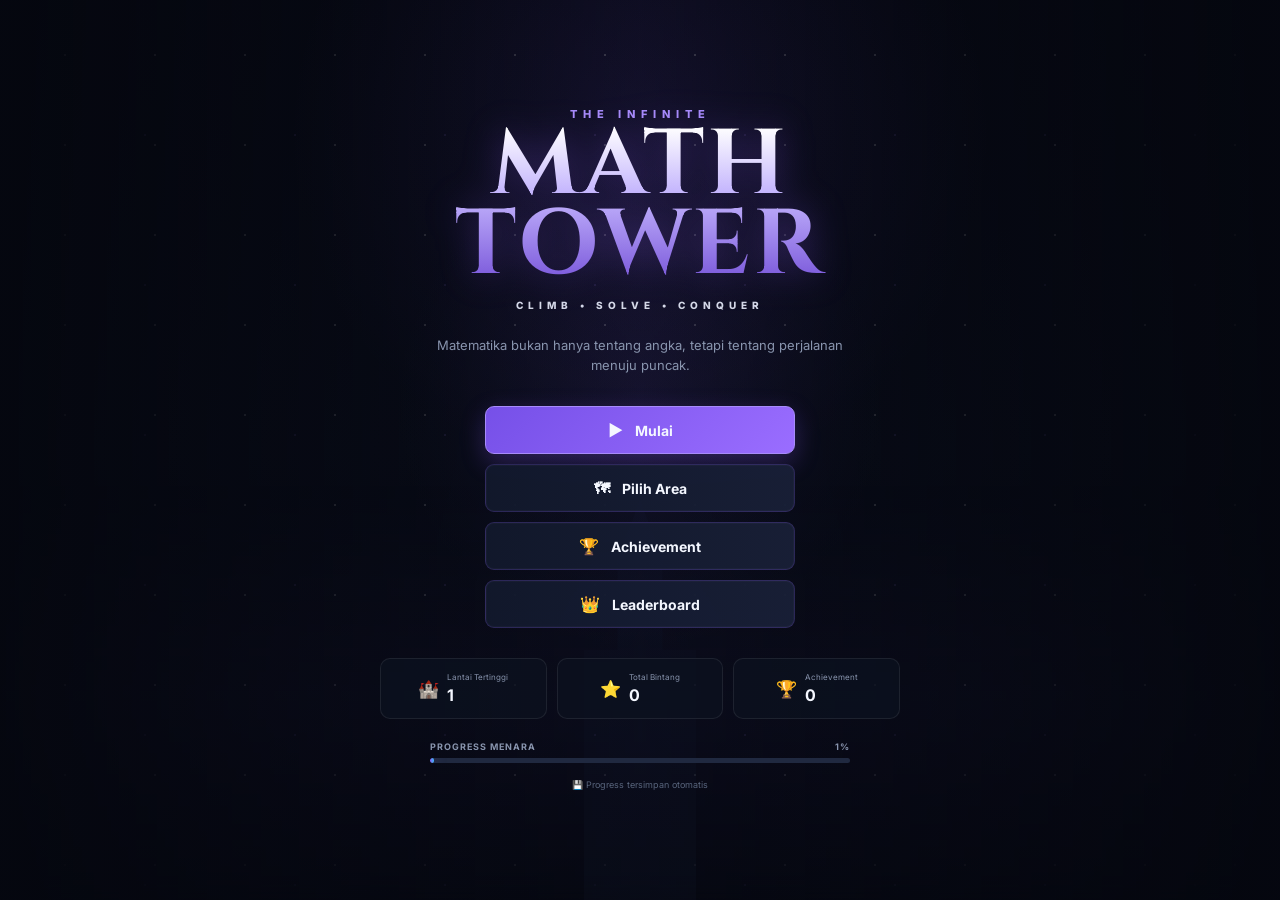
==== commit fa460981: "." ====
--- a/game.html
+++ b/game.html
@@ -1,187 +1,2715 @@
 <!DOCTYPE html>
 <html lang="id">
 <head>
-<meta charset="UTF-8">
-<meta name="viewport" content="width=device-width, initial-scale=1.0">
-<title>Math Break: The Infinite Tower</title>
-<link rel="stylesheet" href="css/tower.css">
+    <meta charset="UTF-8">
+    <meta
+        name="viewport"
+        content="width=device-width, initial-scale=1.0"
+    >
+
+    <title>Math Break — The Infinite Tower</title>
+
+    <link
+        rel="stylesheet"
+        href="css/tower.css"
+    >
+
+    <link
+        rel="preconnect"
+        href="https://fonts.googleapis.com"
+    >
+
+    <link
+        rel="preconnect"
+        href="https://fonts.gstatic.com"
+        crossorigin
+    >
+
+    <link
+        href="https://fonts.googleapis.com/css2?family=Cinzel:wght@500;600;700;800&family=Inter:wght@400;500;600;700;800&display=swap"
+        rel="stylesheet"
+    >
 </head>
+
 <body>
-<div class="tower-app" id="towerApp">
-
-  <!-- ============ START SCREEN ============ -->
-  <div class="screen start-screen" id="screenStart">
-    <div class="start-bg-glow"></div>
-    <div class="start-card">
-      <h1 class="game-title">MATH BREAK<span>The Infinite Tower</span></h1>
-      <p class="game-tagline">Panjat menara, hancurkan Pintu Bersegel dengan kekuatan matematika!</p>
-
-      <div class="start-stats">
-        <div class="stat-box">
-          <span class="stat-label">Lantai Tertinggi</span>
-          <span class="stat-value" id="statHighestFloor">1</span>
-        </div>
-        <div class="stat-box">
-          <span class="stat-label">Total Bintang</span>
-          <span class="stat-value" id="statTotalStars">⭐ 0</span>
-        </div>
-        <div class="stat-box">
-          <span class="stat-label">Achievement</span>
-          <span class="stat-value" id="statAchCount">0 / 3</span>
-        </div>
-      </div>
-
-      <button class="btn-primary btn-glow" id="btnStartGame">▶ Mulai Memanjat</button>
-
-      <div class="start-actions">
-        <button class="btn-secondary" id="btnOpenAchievements">🏆 Achievement</button>
-        <button class="btn-secondary" id="btnOpenHighscore">📊 High Score</button>
-      </div>
-    </div>
-  </div>
-
-  <!-- ============ GAME SCREEN (3-COLUMN DASHBOARD) ============ -->
-  <div class="screen game-screen" id="screenGame" style="display:none;">
-    <div class="dashboard-grid">
-
-      <!-- ===== LEFT SIDEBAR ===== -->
-      <aside class="side-panel side-left">
-        <div class="panel-block">
-          <h3 class="panel-title">📈 Progression</h3>
-          <div class="progression-mini">
-            <div class="prog-row"><span>Lantai</span><strong id="sbFloor">1</strong></div>
-            <div class="prog-row"><span>Total Bintang</span><strong id="sbStars">⭐ 0</strong></div>
-            <div class="prog-row"><span>Combo Terbaik</span><strong id="sbBestCombo">x0</strong></div>
-          </div>
-        </div>
-        <div class="panel-block">
-          <h3 class="panel-title">🏆 Achievements</h3>
-          <div class="mini-ach-list" id="sbAchList"></div>
-        </div>
-        <div class="panel-block">
-          <h3 class="panel-title">📅 Leaderboard Harian</h3>
-          <p class="panel-note">Rekor lokal di perangkat ini</p>
-          <div class="leaderboard-list" id="sbLeaderboard"></div>
-        </div>
-      </aside>
-
-      <!-- ===== CENTER: MAIN GAME ===== -->
-      <main class="center-panel">
-        <div class="hud-top">
-          <button class="btn-icon" id="btnMenu" title="Kembali ke Menu">☰</button>
-          <div class="floor-indicator">
-            <span class="floor-label">LANTAI</span>
-            <span class="floor-number" id="floorNum">1</span>
-            <span class="floor-total">/ 100</span>
-          </div>
-          <div class="combo-indicator" id="comboIndicator">🔥 x1</div>
-        </div>
-
-        <div class="boss-panel">
-          <div class="boss-name" id="bossName">Pintu Bersegel #1</div>
-          <div class="hp-bar-wrap">
-            <div class="hp-bar-fill" id="bossHpFill"></div>
-            <span class="hp-bar-text" id="bossHpText">100 / 100</span>
-          </div>
-        </div>
-
-        <div class="canvas-wrap">
-          <canvas id="gameCanvas" width="640" height="360"></canvas>
-        </div>
-
-        <div class="lives-row" id="livesRow">
-          <span class="life-star">⭐</span><span class="life-star">⭐</span><span class="life-star">⭐</span>
-        </div>
-
-        <div class="answer-panel">
-          <div class="timer-bar-wrap"><div class="timer-bar-fill" id="timerBarFill"></div></div>
-          <p class="question-category" id="questionCategory">Trigonometri</p>
-          <p class="question-text" id="questionText">Berapa nilai sin(30°)?</p>
-          <div class="answer-grid" id="answerGrid"></div>
-        </div>
-      </main>
-
-      <!-- ===== RIGHT SIDEBAR ===== -->
-      <aside class="side-panel side-right">
-        <div class="panel-block">
-          <h3 class="panel-title">🎯 Rewards & Goals</h3>
-          <div class="goal-box">
-            <p class="goal-text" id="goalText">Capai Lantai 10 untuk membuka Rune Emas.</p>
-            <div class="goal-progress-wrap"><div class="goal-progress-fill" id="goalProgressFill"></div></div>
-          </div>
-        </div>
-        <div class="panel-block">
-          <h3 class="panel-title">✨ Cosmetics</h3>
-          <div class="cosmetic-grid" id="cosmeticGrid"></div>
-        </div>
-        <div class="panel-block">
-          <h3 class="panel-title">🎖️ Badges</h3>
-          <div class="badge-grid" id="badgeGrid"></div>
-        </div>
-      </aside>
-
-    </div>
-  </div>
-
-  <!-- ============ MODAL: FLOOR COMPLETE ============ -->
-  <div class="modal-overlay" id="modalFloorComplete" style="display:none;">
-    <div class="modal-box modal-celebrate">
-      <h2>Lantai Ditaklukkan! 🎉</h2>
-      <div class="stars-earned" id="starsEarned">⭐⭐⭐</div>
-      <p id="floorCompleteText">Lantai 1 berhasil diselesaikan!</p>
-      <div class="achievement-popup" id="achievementPopup" style="display:none;"></div>
-      <button class="btn-primary" id="btnNextFloor">Lanjut ke Lantai Berikutnya →</button>
-    </div>
-  </div>
-
-  <!-- ============ MODAL: GAME OVER (FLOOR FAILED) ============ -->
-  <div class="modal-overlay" id="modalGameOver" style="display:none;">
-    <div class="modal-box">
-      <h2>Pintu Terlalu Kuat 💀</h2>
-      <p id="gameOverText">Bintangmu habis di lantai ini.</p>
-      <button class="btn-primary" id="btnRetryFloor">🔄 Coba Lagi</button>
-      <button class="btn-secondary" id="btnBackToMenuFromOver">Kembali ke Menu</button>
-    </div>
-  </div>
-
-  <!-- ============ MODAL: TOWER CLEARED ============ -->
-  <div class="modal-overlay" id="modalTowerCleared" style="display:none;">
-    <div class="modal-box modal-celebrate">
-      <h2>👑 Menara Ditaklukkan!</h2>
-      <p>Kamu berhasil mencapai puncak lantai 100! Kamu adalah Sang Penakluk Menara Matematika.</p>
-      <button class="btn-primary" id="btnBackToMenuFromClear">Kembali ke Menu</button>
-    </div>
-  </div>
-
-  <!-- ============ MODAL: ACHIEVEMENTS ============ -->
-  <div class="modal-overlay" id="modalAchievements" style="display:none;">
-    <div class="modal-box">
-      <h2>🏆 Achievement</h2>
-      <div class="achievement-list" id="achievementList"></div>
-      <button class="btn-secondary btn-close-modal" data-close="modalAchievements">Tutup</button>
-    </div>
-  </div>
-
-  <!-- ============ MODAL: HIGH SCORE ============ -->
-  <div class="modal-overlay" id="modalHighscore" style="display:none;">
-    <div class="modal-box">
-      <h2>📊 High Score</h2>
-      <div class="highscore-list" id="highscoreList"></div>
-      <button class="btn-secondary btn-close-modal" data-close="modalHighscore">Tutup</button>
-    </div>
-  </div>
-
-  <!-- ============ MODAL: PAUSE / MENU ============ -->
-  <div class="modal-overlay" id="modalPause" style="display:none;">
-    <div class="modal-box">
-      <h2>⏸ Jeda</h2>
-      <p>Progres lantai saat ini akan hilang jika kamu kembali ke menu.</p>
-      <button class="btn-primary" id="btnResumeGame">▶ Lanjutkan</button>
-      <button class="btn-secondary" id="btnQuitToMenu">Kembali ke Menu</button>
-    </div>
-  </div>
-
+
+<!-- =====================================================
+     GLOBAL BACKGROUND
+===================================================== -->
+
+<div class="game-background">
+    <div class="stars-layer"></div>
+    <div class="fog-layer"></div>
+    <div class="tower-silhouette"></div>
 </div>
-<script src="js/tower.js"></script>
+
+
+<!-- =====================================================
+     GAME WRAPPER
+===================================================== -->
+
+<main class="game-wrapper">
+
+
+<!-- =====================================================
+     1. MAIN MENU
+===================================================== -->
+
+<section
+    id="startScreen"
+    class="screen start-screen"
+>
+
+    <div class="start-overlay"></div>
+
+    <div class="start-content">
+
+        <div class="game-logo">
+
+            <span class="logo-small">
+                THE INFINITE
+            </span>
+
+            <h1>
+                MATH
+                <br>
+                TOWER
+            </h1>
+
+            <span class="logo-subtitle">
+                CLIMB • SOLVE • CONQUER
+            </span>
+
+        </div>
+
+
+        <p class="start-description">
+            Matematika bukan hanya tentang angka,
+            tetapi tentang perjalanan menuju puncak.
+        </p>
+
+
+        <!-- MAIN MENU -->
+
+        <div class="main-menu">
+
+            <button
+                id="startGameBtn"
+                class="menu-button primary"
+                type="button"
+            >
+                <span class="button-icon">▶</span>
+                <span>Mulai</span>
+            </button>
+
+
+            <button
+                class="menu-button"
+                type="button"
+                data-open-screen="areaScreen"
+            >
+                <span class="button-icon">🗺</span>
+                <span>Pilih Area</span>
+            </button>
+
+
+            <button
+                id="achievementBtn"
+                class="menu-button"
+                type="button"
+            >
+                <span class="button-icon">🏆</span>
+                <span>Achievement</span>
+            </button>
+
+
+            <button
+                id="highScoreBtn"
+                class="menu-button"
+                type="button"
+            >
+                <span class="button-icon">👑</span>
+                <span>Leaderboard</span>
+            </button>
+
+        </div>
+
+
+        <!-- START STATS -->
+
+        <div class="start-stats">
+
+            <div class="start-stat">
+                <span class="stat-icon">🏰</span>
+
+                <div>
+                    <small>Lantai Tertinggi</small>
+                    <strong id="startHighestFloor">1</strong>
+                </div>
+            </div>
+
+
+            <div class="start-stat">
+                <span class="stat-icon">⭐</span>
+
+                <div>
+                    <small>Total Bintang</small>
+                    <strong id="startTotalStars">0</strong>
+                </div>
+            </div>
+
+
+            <div class="start-stat">
+                <span class="stat-icon">🏆</span>
+
+                <div>
+                    <small>Achievement</small>
+                    <strong id="startAchievementCount">0</strong>
+                </div>
+            </div>
+
+        </div>
+
+
+        <!-- TOWER PROGRESS -->
+
+        <div class="start-progress">
+
+            <div class="progress-header">
+                <span>PROGRESS MENARA</span>
+                <span id="startProgressText">1%</span>
+            </div>
+
+            <div class="progress-track">
+                <div
+                    id="startProgressBar"
+                    class="progress-fill"
+                ></div>
+            </div>
+
+        </div>
+
+
+        <p class="save-info">
+            💾 Progress tersimpan otomatis
+        </p>
+
+    </div>
+
+</section>
+
+
+
+<!-- =====================================================
+     2. AREA SELECT
+===================================================== -->
+
+<section
+    id="areaScreen"
+    class="screen hidden area-screen"
+>
+
+    <div class="screen-header">
+
+        <button
+            class="back-button"
+            type="button"
+            data-back-screen="startScreen"
+        >
+            ←
+        </button>
+
+        <div>
+            <span class="eyebrow">
+                PETUALANGAN
+            </span>
+
+            <h2>
+                Pilih Materi / Area
+            </h2>
+        </div>
+
+    </div>
+
+
+    <div class="section-title">
+
+        <span class="title-icon">✦</span>
+
+        <div>
+            <h3>
+                Pilih Area untuk Memulai Petualangan
+            </h3>
+
+            <p>
+                Setiap area memiliki materi,
+                tantangan, guardian, dan boss yang berbeda.
+            </p>
+        </div>
+
+    </div>
+
+
+    <div class="area-grid">
+
+
+        <!-- AREA 1 -->
+
+        <article
+            class="area-card active"
+            data-area="trigonometri"
+        >
+
+            <div class="area-image trigonometry-bg">
+                <span class="area-symbol">△</span>
+            </div>
+
+            <div class="area-content">
+
+                <span class="area-number">
+                    AREA 01
+                </span>
+
+                <h3>
+                    Trigonometri
+                </h3>
+
+                <p>
+                    The Angle Temple
+                </p>
+
+                <span class="area-floor">
+                    Lantai 1 — 15
+                </span>
+
+                <button
+                    class="area-button"
+                    type="button"
+                    data-area-start="trigonometri"
+                >
+                    Masuk
+                </button>
+
+            </div>
+
+        </article>
+
+
+        <!-- AREA 2 -->
+
+        <article
+            class="area-card locked"
+            data-area="matriks"
+        >
+
+            <div class="area-image matrix-bg">
+                <span class="area-symbol">▦</span>
+            </div>
+
+            <div class="area-content">
+
+                <span class="area-number">
+                    AREA 02
+                </span>
+
+                <h3>
+                    Matriks
+                </h3>
+
+                <p>
+                    Matrix Factory
+                </p>
+
+                <span class="area-floor">
+                    Lantai 16 — 25
+                </span>
+
+                <button
+                    class="area-button"
+                    type="button"
+                    disabled
+                >
+                    🔒 Terkunci
+                </button>
+
+            </div>
+
+        </article>
+
+
+        <!-- AREA 3 -->
+
+        <article
+            class="area-card locked"
+            data-area="program-linear"
+        >
+
+            <div class="area-image linear-bg">
+                <span class="area-symbol">∑</span>
+            </div>
+
+            <div class="area-content">
+
+                <span class="area-number">
+                    AREA 03
+                </span>
+
+                <h3>
+                    Program Linear
+                </h3>
+
+                <p>
+                    Linear City
+                </p>
+
+                <span class="area-floor">
+                    Lantai 26 — 35
+                </span>
+
+                <button
+                    class="area-button"
+                    type="button"
+                    disabled
+                >
+                    🔒 Terkunci
+                </button>
+
+            </div>
+
+        </article>
+
+
+        <!-- AREA 4 -->
+
+        <article
+            class="area-card locked"
+            data-area="statistika"
+        >
+
+            <div class="area-image statistics-bg">
+                <span class="area-symbol">▥</span>
+            </div>
+
+            <div class="area-content">
+
+                <span class="area-number">
+                    AREA 04
+                </span>
+
+                <h3>
+                    Statistika
+                </h3>
+
+                <p>
+                    Data Lab
+                </p>
+
+                <span class="area-floor">
+                    Lantai 36 — 45
+                </span>
+
+                <button
+                    class="area-button"
+                    type="button"
+                    disabled
+                >
+                    🔒 Terkunci
+                </button>
+
+            </div>
+
+        </article>
+
+
+        <!-- AREA 5 -->
+
+        <article
+            class="area-card locked"
+            data-area="peluang"
+        >
+
+            <div class="area-image probability-bg">
+                <span class="area-symbol">?</span>
+            </div>
+
+            <div class="area-content">
+
+                <span class="area-number">
+                    AREA 05
+                </span>
+
+                <h3>
+                    Peluang
+                </h3>
+
+                <p>
+                    Probability Arena
+                </p>
+
+                <span class="area-floor">
+                    Lantai 46 — 55
+                </span>
+
+                <button
+                    class="area-button"
+                    type="button"
+                    disabled
+                >
+                    🔒 Terkunci
+                </button>
+
+            </div>
+
+        </article>
+
+
+        <!-- AREA 6 -->
+
+        <article
+            class="area-card locked"
+            data-area="fungsi"
+        >
+
+            <div class="area-image function-bg">
+                <span class="area-symbol">ƒ</span>
+            </div>
+
+            <div class="area-content">
+
+                <span class="area-number">
+                    AREA 06
+                </span>
+
+                <h3>
+                    Fungsi
+                </h3>
+
+                <p>
+                    Function Dimension
+                </p>
+
+                <span class="area-floor">
+                    Lantai 56 — 65
+                </span>
+
+                <button
+                    class="area-button"
+                    type="button"
+                    disabled
+                >
+                    🔒 Terkunci
+                </button>
+
+            </div>
+
+        </article>
+
+    </div>
+
+
+    <div class="area-footer">
+
+        <span>
+            🔒 Area berikutnya terbuka setelah
+            menyelesaikan area sebelumnya.
+        </span>
+
+    </div>
+
+</section>
+
+
+
+<!-- =====================================================
+     3. TOWER MAP
+===================================================== -->
+
+<section
+    id="mapScreen"
+    class="screen hidden map-screen"
+>
+
+    <div class="screen-header">
+
+        <button
+            class="back-button"
+            type="button"
+            data-back-screen="areaScreen"
+        >
+            ←
+        </button>
+
+        <div>
+
+            <span class="eyebrow">
+                AREA 01 • TRIGONOMETRI
+            </span>
+
+            <h2>
+                The Angle Temple
+            </h2>
+
+        </div>
+
+        <div class="map-progress">
+            <span>Lantai</span>
+            <strong>
+                <span id="mapCurrentFloor">1</span>
+                / 15
+            </strong>
+        </div>
+
+    </div>
+
+
+    <div class="tower-map-container">
+
+        <div class="map-intro">
+
+            <span class="map-icon">🏰</span>
+
+            <div>
+
+                <h3>
+                    Peta Menara
+                </h3>
+
+                <p>
+                    Naik satu lantai demi satu lantai
+                    dan taklukkan setiap penjaga.
+                </p>
+
+            </div>
+
+        </div>
+
+
+        <div class="tower-path">
+
+
+            <div
+                class="floor-node completed"
+                data-floor="1"
+            >
+                <span>1</span>
+                <small>START</small>
+            </div>
+
+
+            <div class="path-line"></div>
+
+
+            <div
+                class="floor-node"
+                data-floor="2"
+            >
+                <span>2</span>
+            </div>
+
+
+            <div class="path-line"></div>
+
+
+            <div
+                class="floor-node"
+                data-floor="3"
+            >
+                <span>3</span>
+            </div>
+
+
+            <div class="path-line"></div>
+
+
+            <div
+                class="floor-node"
+                data-floor="4"
+            >
+                <span>4</span>
+            </div>
+
+
+            <div class="path-line"></div>
+
+
+            <div
+                class="floor-node boss-node"
+                data-floor="5"
+            >
+                <span>👹</span>
+                <small>MINI BOSS</small>
+            </div>
+
+
+            <div class="path-line"></div>
+
+
+            <div
+                class="floor-node locked"
+                data-floor="6"
+            >
+                <span>6</span>
+            </div>
+
+
+            <div class="path-line"></div>
+
+
+            <div
+                class="floor-node locked"
+                data-floor="7"
+            >
+                <span>7</span>
+            </div>
+
+
+            <div class="path-line"></div>
+
+
+            <div
+                class="floor-node locked"
+                data-floor="8"
+            >
+                <span>8</span>
+            </div>
+
+
+            <div class="path-line"></div>
+
+
+            <div
+                class="floor-node locked"
+                data-floor="9"
+            >
+                <span>9</span>
+            </div>
+
+
+            <div class="path-line"></div>
+
+
+            <div
+                class="floor-node boss-node locked"
+                data-floor="10"
+            >
+                <span>👑</span>
+                <small>BOSS</small>
+            </div>
+
+        </div>
+
+
+        <div class="map-legend">
+
+            <span>
+                <i class="legend-dot completed"></i>
+                Selesai
+            </span>
+
+            <span>
+                <i class="legend-dot current"></i>
+                Saat Ini
+            </span>
+
+            <span>
+                <i class="legend-dot locked"></i>
+                Terkunci
+            </span>
+
+        </div>
+
+    </div>
+
+</section>
+
+
+
+<!-- =====================================================
+     4. MISSION SCREEN
+===================================================== -->
+
+<section
+    id="missionScreen"
+    class="screen hidden mission-screen"
+>
+
+    <div class="mission-header">
+
+        <div>
+
+            <span class="eyebrow">
+                AREA 01 • THE ANGLE TEMPLE
+            </span>
+
+            <h2>
+                Lantai
+                <span id="missionFloorNumber">1</span>
+            </h2>
+
+            <p>
+                The First Step
+            </p>
+
+        </div>
+
+        <span class="difficulty normal">
+            ✦ NORMAL
+        </span>
+
+    </div>
+
+
+    <div class="mission-hero">
+
+        <div class="mission-art">
+
+            <div class="floating-crystal">
+                ✦
+            </div>
+
+            <div class="mission-tower">
+                🏰
+            </div>
+
+        </div>
+
+
+        <div class="mission-info">
+
+            <div class="mission-card">
+
+                <span class="card-label">
+                    🎯 TUJUAN MISI
+                </span>
+
+                <h3>
+                    Aktifkan Kristal Pertama
+                </h3>
+
+                <p>
+                    Selesaikan tantangan matematika
+                    untuk mengaktifkan kristal dan
+                    membuka gerbang menuju lantai berikutnya.
+                </p>
+
+            </div>
+
+
+            <div class="mission-card">
+
+                <span class="card-label">
+                    📜 INFORMASI
+                </span>
+
+                <ul>
+                    <li>
+                        Selesaikan 3 tantangan
+                    </li>
+
+                    <li>
+                        Pertahankan nyawa
+                    </li>
+
+                    <li>
+                        Kumpulkan bintang sebanyak mungkin
+                    </li>
+                </ul>
+
+            </div>
+
+
+            <div class="mission-reward">
+
+                <span>
+                    🎁 HADIAH
+                </span>
+
+                <div class="reward-preview">
+
+                    <div>
+                        ⭐
+                        <strong>+1</strong>
+                        <small>Star</small>
+                    </div>
+
+                    <div>
+                        🪙
+                        <strong>+100</strong>
+                        <small>Coins</small>
+                    </div>
+
+                    <div>
+                        ✨
+                        <strong>+50</strong>
+                        <small>XP</small>
+                    </div>
+
+                </div>
+
+            </div>
+
+
+            <button
+                id="startMissionBtn"
+                class="large-game-button"
+                type="button"
+            >
+                <span>⚔</span>
+                Mulai Tantangan
+                <span>→</span>
+            </button>
+
+        </div>
+
+    </div>
+
+</section>
+
+
+
+<!-- =====================================================
+     5. GAMEPLAY
+===================================================== -->
+
+<section
+    id="gameScreen"
+    class="screen hidden gameplay-screen"
+>
+
+
+    <!-- GAME HEADER -->
+
+    <header class="game-header">
+
+        <div class="game-brand">
+
+            <span>
+                MATH BREAK
+            </span>
+
+            <small>
+                THE INFINITE TOWER
+            </small>
+
+        </div>
+
+
+        <div class="game-floor-title">
+
+            <span>
+                LANTAI
+            </span>
+
+            <strong id="floorNumber">
+                1
+            </strong>
+
+        </div>
+
+
+        <button
+            id="pauseBtn"
+            class="pause-button"
+            type="button"
+        >
+            ⏸
+        </button>
+
+    </header>
+
+
+
+    <!-- GAME CONTENT -->
+
+    <div class="game-layout">
+
+
+        <!-- LEFT SIDEBAR -->
+
+        <aside class="game-sidebar left-sidebar">
+
+
+            <!-- PROGRESSION -->
+
+            <div class="side-card">
+
+                <div class="side-card-title">
+                    📈 PROGRESSION
+                </div>
+
+
+                <div class="side-stat-row">
+
+                    <span>
+                        Lantai
+                    </span>
+
+                    <strong id="sideFloor">
+                        1
+                    </strong>
+
+                </div>
+
+
+                <div class="side-stat-row">
+
+                    <span>
+                        ⭐ Bintang
+                    </span>
+
+                    <strong id="sideStars">
+                        0
+                    </strong>
+
+                </div>
+
+
+                <div class="side-stat-row">
+
+                    <span>
+                        🔥 Combo Terbaik
+                    </span>
+
+                    <strong id="sideBestCombo">
+                        0
+                    </strong>
+
+                </div>
+
+
+                <div class="tower-progress-side">
+
+                    <div class="progress-header">
+
+                        <span>
+                            Menara
+                        </span>
+
+                        <span id="towerProgressText">
+                            Lantai 1 / 100
+                        </span>
+
+                    </div>
+
+                    <div class="progress-track">
+
+                        <div
+                            id="towerProgressBar"
+                            class="progress-fill"
+                        ></div>
+
+                    </div>
+
+                </div>
+
+            </div>
+
+
+            <!-- ACHIEVEMENTS -->
+
+            <div class="side-card">
+
+                <div class="side-card-title">
+                    🏆 ACHIEVEMENTS
+                </div>
+
+                <div
+                    id="sideAchievements"
+                    class="side-achievements"
+                >
+                    <div class="empty-state">
+                        Belum ada achievement.
+                    </div>
+                </div>
+
+            </div>
+
+
+            <!-- DAILY -->
+
+            <div class="side-card">
+
+                <div class="side-card-title">
+                    🗓 DAILY PROGRESS
+                </div>
+
+                <p class="side-description">
+                    Selesaikan tantangan untuk
+                    meningkatkan progress harianmu.
+                </p>
+
+                <div class="daily-progress-row">
+
+                    <span id="dailyProgress">
+                        1%
+                    </span>
+
+                </div>
+
+                <div class="progress-track">
+
+                    <div
+                        id="dailyProgressBar"
+                        class="progress-fill"
+                    ></div>
+
+                </div>
+
+            </div>
+
+        </aside>
+
+
+
+        <!-- CENTER -->
+
+        <section class="game-center">
+
+
+            <!-- MISSION BANNER -->
+
+            <div class="mission-banner">
+
+                <div class="floor-badge">
+
+                    <span>
+                        FLOOR
+                    </span>
+
+                    <strong id="floorNumber">
+                        1
+                    </strong>
+
+                </div>
+
+
+                <div class="mission-banner-info">
+
+                    <span
+                        id="missionArea"
+                        class="eyebrow"
+                    >
+                        AREA 01 • THE BEGINNING
+                    </span>
+
+                    <h2 id="missionTitle">
+                        The First Step
+                    </h2>
+
+                    <p id="missionDescription">
+                        Aktifkan kristal pertama
+                        dan buka gerbang menuju
+                        lantai berikutnya.
+                    </p>
+
+                </div>
+
+            </div>
+
+
+
+            <!-- BOSS -->
+
+            <div class="guardian-card">
+
+                <div class="guardian-avatar">
+                    👹
+                </div>
+
+                <div class="guardian-info">
+
+                    <span>
+                        PENJAGA
+                    </span>
+
+                    <strong id="bossName">
+                        The First Gate
+                    </strong>
+
+                </div>
+
+
+                <div class="boss-health">
+
+                    <div class="boss-health-label">
+
+                        <span>
+                            HP
+                        </span>
+
+                        <strong id="bossHpText">
+                            100 / 100
+                        </strong>
+
+                    </div>
+
+                    <div class="boss-health-track">
+
+                        <div
+                            id="bossHpBar"
+                            class="boss-health-fill"
+                        ></div>
+
+                    </div>
+
+                </div>
+
+            </div>
+
+
+
+            <!-- CANVAS / BATTLE AREA -->
+
+            <div class="battle-arena">
+
+                <canvas
+                    id="gameCanvas"
+                    width="900"
+                    height="500"
+                ></canvas>
+
+
+                <div
+                    id="canvasMessage"
+                    class="canvas-message"
+                >
+
+                    <span id="canvasMessageIcon">
+                        ⚔️
+                    </span>
+
+                    <span id="canvasMessageText">
+                        Siapkan jawabanmu!
+                    </span>
+
+                </div>
+
+            </div>
+
+
+
+            <!-- PLAYER STATUS -->
+
+            <div class="battle-status">
+
+                <div class="status-box">
+
+                    <span class="status-label">
+                        KESEMPATAN
+                    </span>
+
+                    <div class="lives">
+
+                        <span class="life active">
+                            ♥
+                        </span>
+
+                        <span class="life active">
+                            ♥
+                        </span>
+
+                        <span class="life active">
+                            ♥
+                        </span>
+
+                    </div>
+
+                </div>
+
+
+                <div class="status-box">
+
+                    <span class="status-label">
+                        🔥 COMBO
+                    </span>
+
+                    <strong id="comboValue">
+                        0
+                    </strong>
+
+                </div>
+
+
+                <div class="status-box">
+
+                    <span class="status-label">
+                        ⭐ SCORE
+                    </span>
+
+                    <strong id="scoreValue">
+                        0
+                    </strong>
+
+                </div>
+
+
+                <div class="status-box timer-box">
+
+                    <span class="status-label">
+                        ⏱ WAKTU
+                    </span>
+
+                    <strong id="timerValue">
+                        14
+                    </strong>
+
+                </div>
+
+            </div>
+
+
+
+            <!-- QUESTION -->
+
+            <div class="question-card">
+
+                <div class="question-header">
+
+                    <div>
+
+                        <span
+                            id="questionCategory"
+                            class="question-category"
+                        >
+                            TRIGONOMETRI
+                        </span>
+
+                        <span
+                            id="questionNumber"
+                            class="question-number"
+                        >
+                            Tantangan 1
+                        </span>
+
+                    </div>
+
+
+                    <div class="challenge-counter">
+
+                        <span id="challengeNumber">
+                            1
+                        </span>
+
+                        /
+
+                        <span id="challengeTotal">
+                            3
+                        </span>
+
+                    </div>
+
+                </div>
+
+
+                <h2 id="questionText">
+                    Sebuah segitiga siku-siku
+                    memiliki sisi depan 6 cm
+                    dan sisi miring 10 cm.
+                    Berapakah nilai sin θ?
+                </h2>
+
+
+                <div
+                    id="answerContainer"
+                    class="answer-grid"
+                >
+
+                    <!-- JS AKAN MENGISI JAWABAN -->
+
+                </div>
+
+
+                <!-- FEEDBACK -->
+
+                <div
+                    id="answerFeedback"
+                    class="answer-feedback hidden"
+                >
+
+                    <div
+                        id="feedbackIcon"
+                        class="feedback-icon"
+                    >
+                        ✓
+                    </div>
+
+                    <div>
+
+                        <h3 id="feedbackTitle">
+                            Jawaban Benar!
+                        </h3>
+
+                        <p id="feedbackText">
+                            Gerbang terkena damage.
+                        </p>
+
+                    </div>
+
+                </div>
+
+            </div>
+
+        </section>
+
+
+
+        <!-- RIGHT SIDEBAR -->
+
+        <aside class="game-sidebar right-sidebar">
+
+
+            <!-- OBJECTIVE -->
+
+            <div class="side-card">
+
+                <div class="side-card-title">
+                    🎯 OBJECTIVE
+                </div>
+
+
+                <div
+                    id="objectiveChallenge1"
+                    class="objective-item"
+                >
+
+                    <span class="objective-icon">
+                        ○
+                    </span>
+
+                    <div>
+
+                        <strong>
+                            Challenge 1
+                        </strong>
+
+                        <small>
+                            Mulai tantangan
+                        </small>
+
+                    </div>
+
+                </div>
+
+
+                <div
+                    id="objectiveChallenge2"
+                    class="objective-item"
+                >
+
+                    <span class="objective-icon">
+                        ○
+                    </span>
+
+                    <div>
+
+                        <strong>
+                            Challenge 2
+                        </strong>
+
+                        <small>
+                            Selesaikan tantangan kedua
+                        </small>
+
+                    </div>
+
+                </div>
+
+
+                <div
+                    id="objectiveChallenge3"
+                    class="objective-item"
+                >
+
+                    <span class="objective-icon">
+                        ○
+                    </span>
+
+                    <div>
+
+                        <strong>
+                            Challenge 3
+                        </strong>
+
+                        <small>
+                            Selesaikan tantangan terakhir
+                        </small>
+
+                    </div>
+
+                </div>
+
+            </div>
+
+
+
+            <!-- REWARDS -->
+
+            <div class="side-card">
+
+                <div class="side-card-title">
+                    🎁 REWARDS
+                </div>
+
+
+                <div class="reward-grid">
+
+                    <div class="reward-item">
+
+                        <span>⭐</span>
+
+                        <strong id="rewardStars">
+                            3
+                        </strong>
+
+                        <small>
+                            Stars
+                        </small>
+
+                    </div>
+
+
+                    <div class="reward-item">
+
+                        <span>🪙</span>
+
+                        <strong id="rewardCoins">
+                            0
+                        </strong>
+
+                        <small>
+                            Coins
+                        </small>
+
+                    </div>
+
+
+                    <div class="reward-item">
+
+                        <span>✨</span>
+
+                        <strong id="rewardXp">
+                            0
+                        </strong>
+
+                        <small>
+                            XP
+                        </small>
+
+                    </div>
+
+                </div>
+
+            </div>
+
+
+
+            <!-- NEXT UNLOCK -->
+
+            <div class="side-card unlock-card">
+
+                <div class="side-card-title">
+                    🔓 NEXT UNLOCK
+                </div>
+
+
+                <div class="unlock-icon">
+                    🔒
+                </div>
+
+
+                <strong id="nextUnlockTitle">
+                    Lantai 2
+                </strong>
+
+
+                <p id="nextUnlockDescription">
+                    Selesaikan lantai 1
+                    untuk membuka lantai 2.
+                </p>
+
+            </div>
+
+
+
+            <!-- COSMETICS -->
+
+            <div class="side-card">
+
+                <div class="side-card-title">
+                    🎨 COSMETICS
+                </div>
+
+
+                <div
+                    id="cosmeticsList"
+                    class="mini-item-grid"
+                >
+                </div>
+
+            </div>
+
+
+
+            <!-- BADGES -->
+
+            <div class="side-card">
+
+                <div class="side-card-title">
+                    🏅 BADGES
+                </div>
+
+
+                <div
+                    id="badgesList"
+                    class="mini-item-grid"
+                >
+                </div>
+
+            </div>
+
+        </aside>
+
+    </div>
+
+</section>
+
+
+
+<!-- =====================================================
+     6. BOSS SCREEN
+===================================================== -->
+
+<section
+    id="bossScreen"
+    class="screen hidden boss-screen"
+>
+
+    <div class="boss-screen-header">
+
+        <span class="eyebrow">
+            ⚔ FINAL CHALLENGE
+        </span>
+
+        <h2>
+            Boss Fight
+        </h2>
+
+        <p>
+            Guardian terakhir menghadang perjalananmu.
+        </p>
+
+    </div>
+
+
+    <div class="boss-battle-layout">
+
+
+        <div class="boss-character">
+
+            <div class="boss-glow"></div>
+
+            <div class="boss-art">
+                👹
+            </div>
+
+            <h3>
+                The Angle Guardian
+            </h3>
+
+            <div class="boss-big-health">
+
+                <div
+                    class="boss-big-health-fill"
+                    id="bossBigHp"
+                ></div>
+
+            </div>
+
+            <span>
+                HP
+                <strong id="bossBigHpText">
+                    3200 / 3200
+                </strong>
+            </span>
+
+        </div>
+
+
+        <div class="boss-question-panel">
+
+            <span class="boss-phase">
+                PHASE 1 • BASIC
+            </span>
+
+            <h3>
+                Boss Challenge
+            </h3>
+
+            <p id="bossQuestionText">
+                Jika sin θ = 1/2
+                dan 0° &lt; θ &lt; 90°,
+                tentukan nilai θ.
+            </p>
+
+
+            <div
+                id="bossAnswerContainer"
+                class="boss-answer-grid"
+            >
+
+                <button type="button">
+                    A — 30°
+                </button>
+
+                <button type="button">
+                    B — 45°
+                </button>
+
+                <button type="button">
+                    C — 60°
+                </button>
+
+                <button type="button">
+                    D — 90°
+                </button>
+
+            </div>
+
+
+            <button
+                id="bossAttackBtn"
+                class="attack-button"
+                type="button"
+            >
+                ⚔ SERANG
+            </button>
+
+        </div>
+
+    </div>
+
+</section>
+
+
+
+<!-- =====================================================
+     7. REWARD / VICTORY
+===================================================== -->
+
+<section
+    id="rewardScreen"
+    class="screen hidden reward-screen"
+>
+
+    <div class="victory-container">
+
+        <span class="victory-small">
+            ✦ MISSION COMPLETE ✦
+        </span>
+
+        <h1>
+            VICTORY!
+        </h1>
+
+        <p>
+            Kamu berhasil menyelesaikan tantangan!
+        </p>
+
+
+        <div class="big-reward-grid">
+
+            <div class="big-reward">
+
+                <span>⭐</span>
+
+                <strong id="victoryXp">
+                    +500
+                </strong>
+
+                <small>
+                    XP
+                </small>
+
+            </div>
+
+
+            <div class="big-reward">
+
+                <span>🪙</span>
+
+                <strong id="victoryCoins">
+                    +300
+                </strong>
+
+                <small>
+                    Coins
+                </small>
+
+            </div>
+
+
+            <div class="big-reward">
+
+                <span>💎</span>
+
+                <strong id="victoryCrystal">
+                    +2
+                </strong>
+
+                <small>
+                    Crystal
+                </small>
+
+            </div>
+
+        </div>
+
+
+        <div class="level-progress">
+
+            <div class="level-header">
+
+                <strong>
+                    Level 1
+                </strong>
+
+                <span>
+                    280 / 500 XP
+                </span>
+
+            </div>
+
+            <div class="progress-track">
+
+                <div
+                    class="progress-fill"
+                    style="width: 56%;"
+                ></div>
+
+            </div>
+
+        </div>
+
+
+        <button
+            id="rewardContinueBtn"
+            class="large-game-button"
+            type="button"
+        >
+            Lanjut →
+        </button>
+
+    </div>
+
+</section>
+
+
+
+<!-- =====================================================
+     8. ACHIEVEMENT SCREEN
+===================================================== -->
+
+<section
+    id="achievementScreen"
+    class="screen hidden achievement-screen"
+>
+
+    <div class="screen-header">
+
+        <button
+            class="back-button"
+            type="button"
+            data-back-screen="startScreen"
+        >
+            ←
+        </button>
+
+        <div>
+
+            <span class="eyebrow">
+                COLLECTION
+            </span>
+
+            <h2>
+                Achievement
+            </h2>
+
+        </div>
+
+    </div>
+
+
+    <div class="achievement-tabs">
+
+        <button class="active">
+            Semua
+        </button>
+
+        <button>
+            Progress
+        </button>
+
+        <button>
+            Terkunci
+        </button>
+
+    </div>
+
+
+    <div
+        id="achievementPageList"
+        class="achievement-page-list"
+    >
+    </div>
+
+</section>
+
+
+
+<!-- =====================================================
+     9. UPGRADE / SKIN
+===================================================== -->
+
+<section
+    id="upgradeScreen"
+    class="screen hidden upgrade-screen"
+>
+
+    <div class="screen-header">
+
+        <button
+            class="back-button"
+            type="button"
+            data-back-screen="startScreen"
+        >
+            ←
+        </button>
+
+        <div>
+
+            <span class="eyebrow">
+                COLLECTION
+            </span>
+
+            <h2>
+                Upgrade / Skin
+            </h2>
+
+        </div>
+
+    </div>
+
+
+    <div class="upgrade-tabs">
+
+        <button class="active">
+            Karakter
+        </button>
+
+        <button>
+            Skin
+        </button>
+
+        <button>
+            Senjata
+        </button>
+
+        <button>
+            Efek
+        </button>
+
+        <button>
+            Title
+        </button>
+
+    </div>
+
+
+    <div class="upgrade-content">
+
+
+        <div class="character-preview">
+
+            <div class="character-platform">
+                ✦
+            </div>
+
+            <div class="character-art">
+                🧙
+            </div>
+
+            <h3>
+                Apprentice
+            </h3>
+
+            <p>
+                Penjelajah baru
+            </p>
+
+        </div>
+
+
+        <div class="skin-panel">
+
+            <span class="eyebrow">
+                SKIN KARAKTER
+            </span>
+
+            <div class="skin-grid">
+
+                <div class="skin-card selected">
+                    🧙
+                    <small>
+                        Default
+                    </small>
+                </div>
+
+                <div class="skin-card locked">
+                    🔒
+                    <small>
+                        Knight
+                    </small>
+                </div>
+
+                <div class="skin-card locked">
+                    🔒
+                    <small>
+                        Guardian
+                    </small>
+                </div>
+
+                <div class="skin-card locked">
+                    🔒
+                    <small>
+                        Inferno
+                    </small>
+                </div>
+
+            </div>
+
+
+            <div class="buy-row">
+
+                <span>
+                    🪙 1200
+                </span>
+
+                <button>
+                    Beli
+                </button>
+
+            </div>
+
+        </div>
+
+    </div>
+
+</section>
+
+
+
+<!-- =====================================================
+     10. LEADERBOARD
+===================================================== -->
+
+<section
+    id="leaderboardScreen"
+    class="screen hidden leaderboard-screen"
+>
+
+    <div class="screen-header">
+
+        <button
+            class="back-button"
+            type="button"
+            data-back-screen="startScreen"
+        >
+            ←
+        </button>
+
+        <div>
+
+            <span class="eyebrow">
+                COMPETITION
+            </span>
+
+            <h2>
+                Leaderboard
+            </h2>
+
+        </div>
+
+    </div>
+
+
+    <div class="leaderboard-tabs">
+
+        <button class="active">
+            Global
+        </button>
+
+        <button>
+            Teman
+        </button>
+
+        <button>
+            Top 100
+        </button>
+
+    </div>
+
+
+    <div class="leaderboard-table">
+
+        <div class="leaderboard-header">
+
+            <span>
+                Rank
+            </span>
+
+            <span>
+                Nama
+            </span>
+
+            <span>
+                Lantai
+            </span>
+
+            <span>
+                Skor
+            </span>
+
+        </div>
+
+
+        <div class="leaderboard-row">
+
+            <span>🥇 1</span>
+            <strong>Zaeyn</strong>
+            <span>100</span>
+            <strong>985.420</strong>
+
+        </div>
+
+
+        <div class="leaderboard-row">
+
+            <span>🥈 2</span>
+            <strong>LunaSR</strong>
+            <span>100</span>
+            <strong>954.320</strong>
+
+        </div>
+
+
+        <div class="leaderboard-row">
+
+            <span>🥉 3</span>
+            <strong>RafiKade</strong>
+            <span>98</span>
+            <strong>912.660</strong>
+
+        </div>
+
+
+        <div class="leaderboard-row">
+
+            <span>4</span>
+            <strong>Nabila24</strong>
+            <span>95</span>
+            <strong>876.210</strong>
+
+        </div>
+
+
+        <div class="leaderboard-row">
+
+            <span>5</span>
+            <strong>AndiX</strong>
+            <span>93</span>
+            <strong>846.770</strong>
+
+        </div>
+
+
+        <div class="leaderboard-row player-row">
+
+            <span>124</span>
+            <strong>Kamu</strong>
+            <span id="leaderboardFloor">1</span>
+            <strong id="leaderboardScore">0</strong>
+
+        </div>
+
+    </div>
+
+</section>
+
+
+
+<!-- =====================================================
+     11. FLOOR COMPLETE MODAL
+===================================================== -->
+
+<div
+    id="floorCompleteModal"
+    class="modal hidden"
+>
+
+    <div class="modal-backdrop"></div>
+
+    <div class="modal-content victory-modal">
+
+        <button
+            class="modal-close"
+            type="button"
+            data-close-modal
+        >
+            ×
+        </button>
+
+
+        <span class="modal-icon">
+            ✦
+        </span>
+
+
+        <span class="eyebrow">
+            FLOOR COMPLETE
+        </span>
+
+
+        <h2>
+            VICTORY!
+        </h2>
+
+
+        <p id="completeMessage">
+            Lantai berhasil ditaklukkan!
+        </p>
+
+
+        <div class="earned-stars">
+
+            <span class="earned-star">⭐</span>
+            <span class="earned-star">⭐</span>
+            <span class="earned-star">⭐</span>
+
+        </div>
+
+
+        <div class="modal-rewards">
+
+            <div>
+                <strong id="completeStars">
+                    3
+                </strong>
+
+                <small>
+                    Stars
+                </small>
+            </div>
+
+
+            <div>
+                <strong id="completeCoins">
+                    100
+                </strong>
+
+                <small>
+                    Coins
+                </small>
+            </div>
+
+
+            <div>
+                <strong id="completeXp">
+                    50
+                </strong>
+
+                <small>
+                    XP
+                </small>
+            </div>
+
+        </div>
+
+
+        <div class="unlock-message">
+
+            🔓
+
+            <strong id="unlockedFloor">
+                Lantai 2
+            </strong>
+
+            <span>
+                terbuka!
+            </span>
+
+        </div>
+
+
+        <button
+            id="nextFloorBtn"
+            class="large-game-button"
+            type="button"
+        >
+            Lanjut ke Lantai Berikutnya →
+        </button>
+
+    </div>
+
+</div>
+
+
+
+<!-- =====================================================
+     12. GAME OVER MODAL
+===================================================== -->
+
+<div
+    id="gameOverModal"
+    class="modal hidden"
+>
+
+    <div class="modal-backdrop"></div>
+
+    <div class="modal-content game-over-modal">
+
+        <button
+            class="modal-close"
+            type="button"
+            data-close-modal
+        >
+            ×
+        </button>
+
+
+        <span class="modal-icon danger">
+            💀
+        </span>
+
+
+        <span class="eyebrow">
+            RUN ENDED
+        </span>
+
+
+        <h2>
+            GAME OVER
+        </h2>
+
+
+        <p>
+            Jangan menyerah.
+            Setiap kesalahan adalah bagian dari perjalanan.
+        </p>
+
+
+        <div class="game-over-stats">
+
+            <div>
+
+                <small>
+                    Lantai
+                </small>
+
+                <strong id="gameOverFloor">
+                    1
+                </strong>
+
+            </div>
+
+
+            <div>
+
+                <small>
+                    Combo Terbaik
+                </small>
+
+                <strong id="gameOverCombo">
+                    0
+                </strong>
+
+            </div>
+
+
+            <div>
+
+                <small>
+                    Score
+                </small>
+
+                <strong id="gameOverScore">
+                    0
+                </strong>
+
+            </div>
+
+        </div>
+
+
+        <button
+            id="retryBtn"
+            class="large-game-button danger-button"
+            type="button"
+        >
+            🔄 Coba Lagi
+        </button>
+
+    </div>
+
+</div>
+
+
+
+<!-- =====================================================
+     13. TOWER CLEARED MODAL
+===================================================== -->
+
+<div
+    id="towerClearedModal"
+    class="modal hidden"
+>
+
+    <div class="modal-backdrop"></div>
+
+    <div class="modal-content final-modal">
+
+        <span class="modal-icon">
+            👑
+        </span>
+
+        <span class="eyebrow">
+            THE SUMMIT
+        </span>
+
+        <h2>
+            TOWER CONQUERED!
+        </h2>
+
+        <p>
+            Kamu berhasil mencapai puncak
+            The Infinite Tower.
+        </p>
+
+
+        <div class="final-stats">
+
+            <div>
+
+                <span>
+                    ⭐
+                </span>
+
+                <strong id="finalStars">
+                    0
+                </strong>
+
+                <small>
+                    Total Stars
+                </small>
+
+            </div>
+
+
+            <div>
+
+                <span>
+                    🏆
+                </span>
+
+                <strong id="finalAchievements">
+                    0
+                </strong>
+
+                <small>
+                    Achievement
+                </small>
+
+            </div>
+
+        </div>
+
+
+        <button
+            id="towerCompleteBtn"
+            class="large-game-button"
+            type="button"
+        >
+            Kembali ke Menara
+        </button>
+
+    </div>
+
+</div>
+
+
+
+<!-- =====================================================
+     14. ACHIEVEMENT MODAL
+===================================================== -->
+
+<div
+    id="achievementModal"
+    class="modal hidden"
+>
+
+    <div class="modal-backdrop"></div>
+
+    <div class="modal-content large-modal">
+
+        <button
+            class="modal-close"
+            type="button"
+            data-close-modal
+        >
+            ×
+        </button>
+
+
+        <span class="eyebrow">
+            COLLECTION
+        </span>
+
+
+        <h2>
+            Achievement
+        </h2>
+
+
+        <div
+            id="achievementModalList"
+            class="modal-achievement-list"
+        >
+        </div>
+
+    </div>
+
+</div>
+
+
+
+<!-- =====================================================
+     15. HIGH SCORE MODAL
+===================================================== -->
+
+<div
+    id="highScoreModal"
+    class="modal hidden"
+>
+
+    <div class="modal-backdrop"></div>
+
+    <div class="modal-content large-modal">
+
+        <button
+            class="modal-close"
+            type="button"
+            data-close-modal
+        >
+            ×
+        </button>
+
+
+        <span class="eyebrow">
+            RECORD
+        </span>
+
+
+        <h2>
+            High Score
+        </h2>
+
+
+        <div class="high-score-summary">
+
+            <div>
+                <small>
+                    Lantai
+                </small>
+
+                <strong id="modalHighestFloor">
+                    1
+                </strong>
+            </div>
+
+
+            <div>
+                <small>
+                    Stars
+                </small>
+
+                <strong id="modalTotalStars">
+                    0
+                </strong>
+            </div>
+
+
+            <div>
+                <small>
+                    Best Combo
+                </small>
+
+                <strong id="modalBestCombo">
+                    0
+                </strong>
+            </div>
+
+
+            <div>
+                <small>
+                    Total Score
+                </small>
+
+                <strong id="modalTotalScore">
+                    0
+                </strong>
+            </div>
+
+        </div>
+
+
+        <h3 class="history-title">
+            Riwayat Permainan
+        </h3>
+
+
+        <div
+            id="scoreHistoryList"
+            class="score-history-list"
+        >
+            Belum ada riwayat permainan.
+        </div>
+
+    </div>
+
+</div>
+
+
+
+<!-- =====================================================
+     16. PAUSE MODAL
+===================================================== -->
+
+<div
+    id="pauseModal"
+    class="modal hidden"
+>
+
+    <div class="modal-backdrop"></div>
+
+    <div class="modal-content pause-modal">
+
+        <span class="modal-icon">
+            ⏸
+        </span>
+
+
+        <span class="eyebrow">
+            GAME PAUSED
+        </span>
+
+
+        <h2>
+            Permainan Dijeda
+        </h2>
+
+
+        <button
+            id="resumeBtn"
+            class="large-game-button"
+            type="button"
+        >
+            ▶ Lanjutkan
+        </button>
+
+
+        <button
+            id="pauseMenuBtn"
+            class="secondary-game-button"
+            type="button"
+        >
+            🏠 Kembali ke Menu
+        </button>
+
+    </div>
+
+</div>
+
+
+
+<!-- =====================================================
+     17. NOTIFICATION
+===================================================== -->
+
+<div
+    id="gameNotification"
+    class="game-notification hidden"
+>
+
+    <span
+        id="notificationIcon"
+        class="notification-icon"
+    >
+        🏆
+    </span>
+
+
+    <div>
+
+        <strong id="notificationTitle">
+            Achievement Unlocked!
+        </strong>
+
+        <p id="notificationText">
+            First Step
+        </p>
+
+    </div>
+
+</div>
+
+
+
+<!-- =====================================================
+     18. ENDING QUOTE
+===================================================== -->
+
+<div
+    id="endingQuote"
+    class="ending-quote hidden"
+>
+
+    <div class="quote-art">
+        🏰
+    </div>
+
+    <blockquote>
+        “Bukan hanya tentang seberapa tinggi
+        kamu naik, tapi seberapa besar
+        kamu belajar.”
+    </blockquote>
+
+    <span>
+        — Math Tower
+    </span>
+
+</div>
+
+
+</main>
+
+
+<!-- =====================================================
+     JAVASCRIPT
+===================================================== -->
+
+<script
+    src="js/tower.js"
+    defer
+></script>
+
 </body>
 </html>
--- a/css/tower.css
+++ b/css/tower.css
@@ -1,330 +1,3800 @@
-@import url('https://fonts.googleapis.com/css2?family=Cinzel:wght@600;700;900&family=Orbitron:wght@500;700;900&family=Rajdhani:wght@500;600;700&display=swap');
+/* =========================================================
+   MATH BREAK — THE INFINITE TOWER
+   RPG / FANTASY UI
+========================================================= */
 
 :root {
-  --bg-deep: #05060d;
-  --stone-dark: #14131c;
-  --stone-mid: #23212e;
-  --stone-light: #3a3648;
-  --bg-panel: #12101c;
-  --bg-panel-2: #1a1728;
-  --neon-cyan: #34e6ff;
-  --neon-magenta: #d05bff;
-  --neon-gold: #ffcf5c;
-  --hp-color: #ff3d6e;
-  --hp-color-low: #ff8a00;
-  --text-main: #eee7ff;
-  --text-dim: #9a90b8;
-  --danger: #ff4d6d;
-  --success: #3be08e;
-  --radius-lg: 18px;
-  --radius-md: 12px;
-  --radius-sm: 8px;
-}
-
-* { box-sizing: border-box; }
+    --bg: #070a14;
+    --bg-2: #0b1020;
+    --panel: #10172a;
+    --panel-2: #151e34;
+    --panel-3: #1b2540;
+
+    --purple: #8b5cf6;
+    --purple-light: #a78bfa;
+    --blue: #38bdf8;
+    --cyan: #22d3ee;
+    --gold: #f5c451;
+    --gold-light: #ffe39a;
+
+    --green: #34d399;
+    --red: #ef4444;
+
+    --text: #f4f7ff;
+    --muted: #8995ae;
+    --muted-2: #59657d;
+
+    --border: rgba(139, 92, 246, 0.25);
+    --border-light: rgba(255, 255, 255, 0.08);
+
+    --shadow:
+        0 20px 60px rgba(0, 0, 0, 0.45);
+
+    --glow:
+        0 0 30px rgba(139, 92, 246, 0.25);
+
+    --radius: 14px;
+}
+
+
+/* =========================================================
+   RESET
+========================================================= */
+
+* {
+    box-sizing: border-box;
+    margin: 0;
+    padding: 0;
+}
+
+html {
+    scroll-behavior: smooth;
+}
 
 body {
-  margin: 0;
-  min-height: 100vh;
-  background:
-    radial-gradient(circle at 20% 0%, rgba(208, 91, 255, 0.14), transparent 55%),
-    radial-gradient(circle at 85% 10%, rgba(52, 230, 255, 0.10), transparent 50%),
-    repeating-linear-gradient(135deg, #0b0a12 0 3px, #08070e 3px 6px),
-    linear-gradient(180deg, #0a0910, #050409);
-  font-family: 'Rajdhani', 'Segoe UI', sans-serif;
-  color: var(--text-main);
-  display: flex;
-  justify-content: center;
-  align-items: flex-start;
-  padding: 16px;
-}
-
-.tower-app { width: 100%; max-width: 1180px; position: relative; }
-
-h1, h2 { font-family: 'Orbitron', sans-serif; margin: 0; }
-
-button { font-family: 'Rajdhani', sans-serif; cursor: pointer; border: none; outline: none; }
-
-.screen { width: 100%; }
-
-/* ================= START SCREEN ================= */
-.start-screen { position: relative; display: flex; justify-content: center; padding-top: 40px; }
-
-.start-bg-glow {
-  position: absolute; inset: -40px -40px auto -40px; height: 320px;
-  background: radial-gradient(circle, rgba(208, 91, 255, 0.32), transparent 70%);
-  filter: blur(10px); pointer-events: none; z-index: 0;
-}
-
-.start-card {
-  position: relative; z-index: 1; width: 100%; max-width: 520px;
-  background: linear-gradient(180deg, var(--bg-panel), var(--bg-panel-2));
-  border: 1px solid rgba(160, 140, 255, 0.25);
-  border-radius: var(--radius-lg); padding: 36px 28px; text-align: center;
-  box-shadow: 0 0 40px rgba(52, 230, 255, 0.08), inset 0 0 60px rgba(208, 91, 255, 0.05);
-}
-
-.game-title {
-  font-size: 30px; font-weight: 900; letter-spacing: 2px; color: var(--neon-cyan);
-  text-shadow: 0 0 12px rgba(52, 230, 255, 0.75), 0 0 28px rgba(52, 230, 255, 0.35); line-height: 1.3;
-}
-.game-title span {
-  display: block; font-size: 15px; color: var(--neon-magenta);
-  text-shadow: 0 0 10px rgba(208, 91, 255, 0.8); letter-spacing: 4px; margin-top: 4px;
-}
-.game-tagline { color: var(--text-dim); font-size: 15px; margin: 14px 0 24px; line-height: 1.5; }
-
-.start-stats { display: grid; grid-template-columns: repeat(3, 1fr); gap: 10px; margin-bottom: 26px; }
-.stat-box {
-  background: rgba(52, 230, 255, 0.06); border: 1px solid rgba(52, 230, 255, 0.2);
-  border-radius: var(--radius-md); padding: 12px 6px; display: flex; flex-direction: column; gap: 6px;
-}
-.stat-label { font-size: 11px; color: var(--text-dim); letter-spacing: 1px; text-transform: uppercase; }
-.stat-value { font-family: 'Orbitron', sans-serif; font-size: 18px; color: var(--neon-gold); }
-
-.btn-primary {
-  width: 100%; padding: 15px; border-radius: 999px;
-  background: linear-gradient(90deg, var(--neon-cyan), var(--neon-magenta));
-  color: #05060f; font-family: 'Orbitron', sans-serif; font-weight: 700; font-size: 15px;
-  letter-spacing: 1px; transition: transform 0.15s ease, box-shadow 0.15s ease;
-}
-.btn-primary:hover { transform: translateY(-2px); }
-.btn-glow { box-shadow: 0 0 25px rgba(52, 230, 255, 0.45); }
-.btn-primary:active { transform: translateY(0); }
-
-.start-actions { display: flex; gap: 10px; margin-top: 14px; }
-.btn-secondary {
-  flex: 1; padding: 12px; border-radius: 999px; background: rgba(255,255,255,0.06);
-  border: 1px solid rgba(255,255,255,0.15); color: var(--text-main); font-weight: 600; font-size: 14px;
-  transition: background 0.15s ease;
-}
-.btn-secondary:hover { background: rgba(255,255,255,0.12); }
-
-/* ================= 3-COLUMN DASHBOARD ================= */
-.dashboard-grid {
-  display: grid;
-  grid-template-columns: 230px minmax(0, 1fr) 230px;
-  gap: 14px;
-  align-items: start;
-}
-
-.side-panel {
-  background: linear-gradient(180deg, var(--bg-panel), var(--bg-panel-2));
-  border: 1px solid rgba(160, 140, 255, 0.22);
-  border-radius: var(--radius-lg);
-  padding: 14px;
-  display: flex;
-  flex-direction: column;
-  gap: 14px;
-  box-shadow: 0 0 30px rgba(52, 230, 255, 0.05), inset 0 0 30px rgba(0,0,0,0.35);
-}
-
-.panel-block { border-top: 1px solid rgba(255,255,255,0.06); padding-top: 12px; }
-.panel-block:first-child { border-top: none; padding-top: 0; }
-
-.panel-title {
-  font-size: 12px; letter-spacing: 1px; text-transform: uppercase;
-  color: var(--neon-cyan); margin-bottom: 10px; text-shadow: 0 0 8px rgba(52,230,255,0.4);
-}
-.panel-note { font-size: 10px; color: var(--text-dim); margin: -6px 0 8px; }
-
-.progression-mini { display: flex; flex-direction: column; gap: 6px; }
-.prog-row { display: flex; justify-content: space-between; font-size: 12px; }
-.prog-row span { color: var(--text-dim); }
-.prog-row strong { color: var(--neon-gold); font-family: 'Orbitron', sans-serif; font-size: 12px; }
-
-.mini-ach-list { display: flex; flex-direction: column; gap: 8px; }
-.mini-ach { display: flex; align-items: center; gap: 8px; font-size: 11px; opacity: 0.4; }
-.mini-ach.unlocked { opacity: 1; }
-.mini-ach .ico { font-size: 16px; width: 20px; text-align: center; }
-
-.leaderboard-list { display: flex; flex-direction: column; gap: 6px; }
-.lb-row {
-  display: flex; justify-content: space-between; font-size: 11px;
-  background: rgba(255,255,255,0.04); border-radius: var(--radius-sm); padding: 6px 8px;
-}
-.lb-row.today { background: rgba(52,230,255,0.12); border: 1px solid rgba(52,230,255,0.35); }
-.lb-date { color: var(--text-dim); }
-.lb-floor { color: var(--neon-gold); font-weight: 700; }
-.lb-empty { font-size: 11px; color: var(--text-dim); text-align: center; padding: 8px 0; }
-
-.goal-box {
-  background: rgba(255, 207, 92, 0.08); border: 1px solid rgba(255, 207, 92, 0.3);
-  border-radius: var(--radius-md); padding: 10px;
-}
-.goal-text { font-size: 11px; color: var(--text-main); margin: 0 0 8px; line-height: 1.4; }
-.goal-progress-wrap { height: 6px; background: rgba(0,0,0,0.4); border-radius: 999px; overflow: hidden; }
-.goal-progress-fill { height: 100%; width: 0%; background: linear-gradient(90deg, var(--neon-gold), var(--neon-magenta)); transition: width .3s ease; }
-
-.cosmetic-grid { display: grid; grid-template-columns: repeat(3, 1fr); gap: 8px; }
-.cosmetic-item {
-  aspect-ratio: 1; border-radius: 10px; display: flex; align-items: center; justify-content: center;
-  border: 2px solid rgba(255,255,255,0.12); background: rgba(255,255,255,0.04); position: relative; cursor: pointer;
-  transition: transform .12s ease;
-}
-.cosmetic-item:hover { transform: translateY(-2px); }
-.cosmetic-item.selected { border-color: var(--neon-gold); box-shadow: 0 0 12px rgba(255,207,92,0.5); }
-.cosmetic-item.locked { opacity: 0.35; cursor: not-allowed; }
-.cosmetic-item .swatch { width: 60%; height: 60%; border-radius: 50%; }
-.cosmetic-item .lock-ico { position: absolute; bottom: 2px; right: 2px; font-size: 9px; }
-
-.badge-grid { display: grid; grid-template-columns: repeat(4, 1fr); gap: 8px; }
-.badge-item {
-  aspect-ratio: 1; border-radius: 10px; display: flex; align-items: center; justify-content: center;
-  font-size: 16px; background: rgba(255,255,255,0.04); border: 1px solid rgba(255,255,255,0.1);
-}
-.badge-item.unlocked { background: rgba(255,207,92,0.12); border-color: rgba(255,207,92,0.4); }
-.badge-item.locked { opacity: 0.3; filter: grayscale(1); }
-
-/* ================= CENTER GAME PANEL ================= */
-.center-panel {
-  background: linear-gradient(180deg, var(--bg-panel), var(--bg-panel-2));
-  border: 1px solid rgba(160, 140, 255, 0.22);
-  border-radius: var(--radius-lg);
-  padding: 16px;
-  box-shadow: 0 0 40px rgba(52, 230, 255, 0.06);
-}
-
-.hud-top { display: flex; align-items: center; justify-content: space-between; margin-bottom: 10px; }
-.btn-icon {
-  width: 36px; height: 36px; border-radius: 10px; background: rgba(255,255,255,0.06);
-  border: 1px solid rgba(255,255,255,0.15); color: var(--text-main); font-size: 16px;
-}
-.floor-indicator { font-family: 'Orbitron', sans-serif; font-size: 13px; color: var(--text-dim); letter-spacing: 1px; }
-.floor-label { margin-right: 4px; }
-.floor-number { color: var(--neon-gold); font-size: 18px; font-weight: 700; margin: 0 2px; }
-.combo-indicator {
-  font-family: 'Orbitron', sans-serif; font-size: 13px; color: var(--neon-magenta);
-  background: rgba(208, 91, 255, 0.12); border: 1px solid rgba(208, 91, 255, 0.35);
-  padding: 5px 12px; border-radius: 999px; transition: transform 0.15s ease;
-}
-.combo-indicator.pulse { transform: scale(1.15); }
-
-.boss-panel { margin-bottom: 8px; }
-.boss-name { font-size: 13px; color: var(--text-dim); margin-bottom: 4px; letter-spacing: 0.5px; font-family: 'Cinzel', serif; }
-.hp-bar-wrap {
-  position: relative; height: 22px; background: rgba(0,0,0,0.4);
-  border: 1px solid rgba(255,255,255,0.15); border-radius: 999px; overflow: hidden;
-}
-.hp-bar-fill {
-  height: 100%; width: 100%; background: linear-gradient(90deg, var(--hp-color-low), var(--hp-color));
-  transition: width 0.35s ease; box-shadow: 0 0 12px rgba(255, 61, 110, 0.6);
-}
-.hp-bar-text {
-  position: absolute; inset: 0; display: flex; align-items: center; justify-content: center;
-  font-size: 11px; font-weight: 700; text-shadow: 0 1px 2px rgba(0,0,0,0.8);
-}
-
-.canvas-wrap {
-  border-radius: var(--radius-md); overflow: hidden; border: 2px solid rgba(160, 140, 255, 0.25);
-  margin-bottom: 8px; background: #050713; box-shadow: inset 0 0 40px rgba(0,0,0,0.6);
-}
-#gameCanvas { display: block; width: 100%; height: auto; }
-
-.lives-row { text-align: center; font-size: 20px; letter-spacing: 6px; margin-bottom: 10px; min-height: 26px; }
-.life-star.lost { opacity: 0.2; filter: grayscale(1); }
-
-.answer-panel {
-  background: rgba(255,255,255,0.03); border: 1px solid rgba(255,255,255,0.08);
-  border-radius: var(--radius-md); padding: 14px;
-}
-.timer-bar-wrap { height: 8px; background: rgba(0,0,0,0.4); border-radius: 999px; overflow: hidden; margin-bottom: 10px; }
-.timer-bar-fill {
-  height: 100%; width: 100%; background: linear-gradient(90deg, var(--neon-cyan), var(--neon-magenta));
-  transition: width 0.1s linear, background 0.3s ease;
-}
-.timer-bar-fill.urgent { background: linear-gradient(90deg, var(--danger), var(--hp-color-low)); }
-
-.question-category { font-size: 11px; text-transform: uppercase; letter-spacing: 2px; color: var(--neon-gold); margin: 0 0 4px; text-align: center; }
-.question-text {
-  font-size: 19px; font-weight: 700; text-align: center; margin: 0 0 14px; min-height: 50px;
-  display: flex; align-items: center; justify-content: center;
-}
-
-/* ---- 3D stone/cyber answer tiles ---- */
-.answer-grid { display: grid; grid-template-columns: 1fr 1fr; gap: 12px; }
-.answer-btn {
-  position: relative;
-  padding: 18px 12px;
-  border-radius: 10px;
-  font-size: 15px;
-  font-weight: 700;
-  color: var(--text-main);
-  background: linear-gradient(160deg, var(--stone-light), var(--stone-mid) 55%, var(--stone-dark));
-  border: 2px solid rgba(52, 230, 255, 0.3);
-  box-shadow:
-    0 6px 0 rgba(0,0,0,0.55),
-    0 10px 16px rgba(0,0,0,0.45),
-    inset 0 1px 0 rgba(255,255,255,0.12),
-    inset 0 -6px 10px rgba(0,0,0,0.35);
-  transform: translateY(0);
-  transition: transform .08s ease, box-shadow .08s ease, background .12s ease;
-}
-.answer-btn:hover {
-  background: linear-gradient(160deg, #4a4560, var(--stone-mid) 55%, var(--stone-dark));
-  border-color: rgba(52, 230, 255, 0.55);
-}
-.answer-btn:active {
-  transform: translateY(4px);
-  box-shadow: 0 2px 0 rgba(0,0,0,0.55), 0 4px 8px rgba(0,0,0,0.4), inset 0 1px 0 rgba(255,255,255,0.1);
-}
-.answer-btn:disabled { pointer-events: none; }
-.answer-btn.correct {
-  background: linear-gradient(160deg, #2f6b52, #1c3f31 55%, #10241c);
-  border-color: var(--success);
-  box-shadow: 0 6px 0 rgba(0,0,0,0.55), 0 0 20px rgba(59, 224, 142, 0.5), inset 0 1px 0 rgba(255,255,255,0.15);
-}
-.answer-btn.wrong {
-  background: linear-gradient(160deg, #6b2f3f, #3f1c26 55%, #241014);
-  border-color: var(--danger);
-  box-shadow: 0 6px 0 rgba(0,0,0,0.55), 0 0 20px rgba(255, 77, 109, 0.5), inset 0 1px 0 rgba(255,255,255,0.15);
-}
-
-/* ================= MODALS ================= */
-.modal-overlay {
-  position: fixed; inset: 0; background: rgba(4, 6, 16, 0.8); backdrop-filter: blur(3px);
-  display: flex; align-items: center; justify-content: center; z-index: 50; padding: 16px;
-}
-.modal-box {
-  width: 100%; max-width: 420px; background: linear-gradient(180deg, var(--bg-panel), var(--bg-panel-2));
-  border: 1px solid rgba(160, 140, 255, 0.3); border-radius: var(--radius-lg); padding: 26px 22px;
-  text-align: center; box-shadow: 0 0 50px rgba(52, 230, 255, 0.15); max-height: 86vh; overflow-y: auto;
-}
-.modal-box h2 { color: var(--neon-cyan); font-size: 20px; margin-bottom: 12px; text-shadow: 0 0 12px rgba(52, 230, 255, 0.6); }
-.modal-box p { color: var(--text-dim); font-size: 14px; line-height: 1.5; margin-bottom: 18px; }
-.modal-celebrate h2 { color: var(--neon-gold); text-shadow: 0 0 14px rgba(255, 207, 92, 0.7); }
-.stars-earned { font-size: 34px; letter-spacing: 8px; margin-bottom: 10px; }
-.modal-box .btn-primary + .btn-secondary, .modal-box .btn-secondary + .btn-secondary { margin-top: 10px; }
-.modal-box .btn-secondary { width: 100%; }
-
-.achievement-popup {
-  background: rgba(255, 207, 92, 0.12); border: 1px solid rgba(255, 207, 92, 0.4);
-  border-radius: var(--radius-sm); padding: 10px; margin-bottom: 16px; font-size: 13px;
-  color: var(--neon-gold); font-weight: 700;
-}
-
-.achievement-list, .highscore-list { display: flex; flex-direction: column; gap: 10px; margin-bottom: 18px; text-align: left; }
-.ach-item, .hs-item {
-  display: flex; align-items: center; gap: 12px; background: rgba(255,255,255,0.04);
-  border: 1px solid rgba(255,255,255,0.1); border-radius: var(--radius-sm); padding: 10px 12px;
-}
-.ach-item.unlocked { border-color: rgba(255, 207, 92, 0.5); background: rgba(255, 207, 92, 0.08); }
-.ach-icon { font-size: 22px; width: 30px; text-align: center; flex-shrink: 0; }
-.ach-icon.locked { filter: grayscale(1); opacity: 0.4; }
-.ach-text strong { display: block; font-size: 14px; }
-.ach-text span { font-size: 12px; color: var(--text-dim); }
-.hs-item { justify-content: space-between; }
-.hs-label { font-size: 13px; color: var(--text-dim); }
-.hs-value { font-family: 'Orbitron', sans-serif; font-size: 14px; color: var(--neon-gold); }
-
-/* ================= RESPONSIVE ================= */
-@media (max-width: 980px) {
-  .dashboard-grid { grid-template-columns: 1fr; }
-  .side-panel { flex-direction: row; overflow-x: auto; }
-  .panel-block { border-top: none; padding-top: 0; min-width: 220px; }
-}
+    min-height: 100vh;
+    background: var(--bg);
+    color: var(--text);
+    font-family: "Inter", sans-serif;
+    overflow-x: hidden;
+}
+
+button {
+    font-family: inherit;
+}
+
+button:disabled {
+    cursor: not-allowed;
+}
+
+
+/* =========================================================
+   BACKGROUND
+========================================================= */
+
+.game-background {
+    position: fixed;
+    inset: 0;
+    z-index: -10;
+    overflow: hidden;
+    background:
+        radial-gradient(
+            circle at 50% 15%,
+            rgba(93, 63, 180, 0.24),
+            transparent 35%
+        ),
+        linear-gradient(
+            180deg,
+            #080a16 0%,
+            #0a0e1c 50%,
+            #060812 100%
+        );
+}
+
+.stars-layer {
+    position: absolute;
+    inset: 0;
+
+    background-image:
+        radial-gradient(circle, rgba(255,255,255,.8) 1px, transparent 1px),
+        radial-gradient(circle, rgba(167,139,250,.55) 1px, transparent 1px);
+
+    background-size:
+        90px 90px,
+        150px 150px;
+
+    background-position:
+        20px 10px,
+        70px 60px;
+
+    opacity: .32;
+}
+
+.fog-layer {
+    position: absolute;
+    inset: auto -10% 0;
+    height: 45%;
+
+    background:
+        linear-gradient(
+            180deg,
+            transparent,
+            rgba(55, 43, 105, .16),
+            rgba(8, 10, 22, .8)
+        );
+
+    filter: blur(15px);
+}
+
+.tower-silhouette {
+    position: absolute;
+    width: 280px;
+    height: 600px;
+    left: 50%;
+    bottom: -200px;
+    transform: translateX(-50%);
+
+    background:
+        linear-gradient(
+            90deg,
+            transparent 0 20%,
+            rgba(23, 30, 55, .5) 20% 80%,
+            transparent 80%
+        );
+
+    clip-path: polygon(
+        30% 100%,
+        30% 25%,
+        42% 25%,
+        42% 10%,
+        50% 0,
+        58% 10%,
+        58% 25%,
+        70% 25%,
+        70% 100%
+    );
+
+    opacity: .5;
+    filter: blur(1px);
+}
+
+
+/* =========================================================
+   WRAPPER
+========================================================= */
+
+.game-wrapper {
+    width: 100%;
+    min-height: 100vh;
+}
+
+.screen {
+    min-height: 100vh;
+    width: 100%;
+    position: relative;
+}
+
+.hidden {
+    display: none !important;
+}
+
+
+/* =========================================================
+   COMMON TYPOGRAPHY
+========================================================= */
+
+.eyebrow {
+    display: block;
+
+    color: var(--purple-light);
+
+    font-size: 10px;
+    font-weight: 800;
+    letter-spacing: 2px;
+    text-transform: uppercase;
+}
+
+h1,
+h2,
+h3 {
+    line-height: 1.15;
+}
+
+p {
+    line-height: 1.6;
+}
+
+
+/* =========================================================
+   MAIN MENU
+========================================================= */
+
+.start-screen {
+    display: flex;
+    align-items: center;
+    justify-content: center;
+
+    min-height: 100vh;
+
+    background:
+        radial-gradient(
+            circle at 50% 45%,
+            rgba(102, 71, 181, .18),
+            transparent 30%
+        );
+}
+
+.start-overlay {
+    position: absolute;
+    inset: 0;
+
+    background:
+        linear-gradient(
+            90deg,
+            rgba(5, 7, 15, .95),
+            rgba(5, 7, 15, .35),
+            rgba(5, 7, 15, .95)
+        );
+}
+
+.start-content {
+    position: relative;
+    z-index: 2;
+
+    width: min(560px, 92%);
+
+    text-align: center;
+
+    padding: 45px 20px;
+}
+
+
+/* LOGO */
+
+.game-logo {
+    margin-bottom: 24px;
+}
+
+.logo-small {
+    display: block;
+
+    color: var(--purple-light);
+
+    font-size: 11px;
+    font-weight: 800;
+    letter-spacing: 6px;
+
+    margin-bottom: 5px;
+}
+
+.game-logo h1 {
+    font-family: "Cinzel", serif;
+
+    font-size: clamp(55px, 9vw, 92px);
+
+    line-height: .86;
+
+    letter-spacing: 3px;
+
+    background:
+        linear-gradient(
+            180deg,
+            #ffffff 0%,
+            #c4b5fd 42%,
+            #7754d9 100%
+        );
+
+    -webkit-background-clip: text;
+    background-clip: text;
+    color: transparent;
+
+    filter:
+        drop-shadow(0 0 18px rgba(139, 92, 246, .35));
+}
+
+.logo-subtitle {
+    display: block;
+
+    margin-top: 14px;
+
+    font-size: 10px;
+    font-weight: 800;
+    letter-spacing: 5px;
+
+    color: #d5d9e8;
+}
+
+.start-description {
+    max-width: 440px;
+
+    margin: 0 auto 30px;
+
+    color: var(--muted);
+
+    font-size: 13px;
+}
+
+
+/* MAIN MENU BUTTONS */
+
+.main-menu {
+    display: flex;
+    flex-direction: column;
+    gap: 10px;
+
+    width: min(310px, 100%);
+
+    margin: 0 auto 30px;
+}
+
+.menu-button {
+    position: relative;
+
+    width: 100%;
+    min-height: 48px;
+
+    border: 1px solid rgba(139, 92, 246, .22);
+    border-radius: 9px;
+
+    background:
+        linear-gradient(
+            90deg,
+            rgba(18, 25, 45, .95),
+            rgba(25, 32, 56, .95)
+        );
+
+    color: var(--text);
+
+    font-size: 14px;
+    font-weight: 700;
+
+    display: flex;
+    align-items: center;
+    justify-content: center;
+    gap: 12px;
+
+    cursor: pointer;
+
+    transition:
+        .25s ease;
+
+    box-shadow:
+        inset 0 0 0 1px rgba(255,255,255,.025);
+}
+
+.menu-button:hover {
+    transform: translateY(-2px);
+
+    border-color: var(--purple);
+
+    box-shadow:
+        0 8px 25px rgba(0,0,0,.3),
+        0 0 20px rgba(139,92,246,.16);
+}
+
+.menu-button.primary {
+    background:
+        linear-gradient(
+            135deg,
+            #7650e8,
+            #9a6dff
+        );
+
+    border-color: #a78bfa;
+
+    box-shadow:
+        0 8px 25px rgba(124, 78, 229, .3);
+}
+
+.menu-button.primary:hover {
+    box-shadow:
+        0 10px 35px rgba(124, 78, 229, .45);
+}
+
+.button-icon {
+    font-size: 16px;
+}
+
+
+/* START STATS */
+
+.start-stats {
+    display: grid;
+    grid-template-columns: repeat(3, 1fr);
+
+    gap: 10px;
+
+    margin-bottom: 22px;
+}
+
+.start-stat {
+    padding: 13px 10px;
+
+    border: 1px solid var(--border-light);
+    border-radius: 10px;
+
+    background: rgba(13, 18, 33, .72);
+
+    display: flex;
+    align-items: center;
+    justify-content: center;
+    gap: 8px;
+
+    text-align: left;
+}
+
+.stat-icon {
+    font-size: 17px;
+}
+
+.start-stat small {
+    display: block;
+
+    color: var(--muted);
+
+    font-size: 8px;
+    margin-bottom: 3px;
+}
+
+.start-stat strong {
+    font-size: 16px;
+}
+
+
+/* PROGRESS */
+
+.start-progress {
+    max-width: 420px;
+    margin: auto;
+}
+
+.progress-header {
+    display: flex;
+    justify-content: space-between;
+
+    margin-bottom: 6px;
+
+    color: var(--muted);
+
+    font-size: 9px;
+    font-weight: 700;
+    letter-spacing: 1px;
+}
+
+.progress-track {
+    width: 100%;
+    height: 5px;
+
+    overflow: hidden;
+
+    border-radius: 99px;
+
+    background: #202940;
+}
+
+.progress-fill {
+    width: 1%;
+    height: 100%;
+
+    border-radius: inherit;
+
+    background:
+        linear-gradient(
+            90deg,
+            var(--purple),
+            var(--blue)
+        );
+
+    box-shadow:
+        0 0 12px rgba(139, 92, 246, .5);
+
+    transition: width .5s ease;
+}
+
+.save-info {
+    margin-top: 15px;
+
+    color: var(--muted-2);
+
+    font-size: 9px;
+}
+
+
+/* =========================================================
+   SCREEN HEADER
+========================================================= */
+
+.screen-header {
+    width: min(1200px, 94%);
+    margin: auto;
+
+    padding: 35px 0 25px;
+
+    display: flex;
+    align-items: center;
+    gap: 18px;
+}
+
+.screen-header h2 {
+    margin-top: 5px;
+
+    font-family: "Cinzel", serif;
+
+    font-size: 30px;
+}
+
+.back-button {
+    width: 42px;
+    height: 42px;
+
+    flex-shrink: 0;
+
+    border: 1px solid var(--border-light);
+    border-radius: 10px;
+
+    background: var(--panel);
+
+    color: white;
+
+    font-size: 20px;
+
+    cursor: pointer;
+
+    transition: .2s;
+}
+
+.back-button:hover {
+    border-color: var(--purple);
+    transform: translateX(-2px);
+}
+
+
+/* =========================================================
+   AREA SELECT
+========================================================= */
+
+.area-screen {
+    padding-bottom: 50px;
+}
+
+.area-screen .screen-header {
+    justify-content: flex-start;
+}
+
+.section-title {
+    width: min(1200px, 94%);
+    margin: 10px auto 25px;
+
+    padding: 17px 20px;
+
+    border: 1px solid var(--border);
+    border-radius: var(--radius);
+
+    background:
+        linear-gradient(
+            135deg,
+            rgba(19, 25, 46, .95),
+            rgba(12, 17, 31, .95)
+        );
+
+    display: flex;
+    align-items: center;
+    gap: 15px;
+
+    box-shadow: var(--shadow);
+}
+
+.title-icon {
+    color: var(--gold);
+
+    font-size: 28px;
+
+    text-shadow:
+        0 0 15px rgba(245,196,81,.5);
+}
+
+.section-title h3 {
+    font-size: 15px;
+}
+
+.section-title p {
+    margin-top: 3px;
+
+    color: var(--muted);
+
+    font-size: 11px;
+}
+
+
+/* AREA GRID */
+
+.area-grid {
+    width: min(1200px, 94%);
+    margin: auto;
+
+    display: grid;
+    grid-template-columns: repeat(3, 1fr);
+
+    gap: 16px;
+}
+
+.area-card {
+    overflow: hidden;
+
+    border: 1px solid var(--border-light);
+    border-radius: 14px;
+
+    background: var(--panel);
+
+    box-shadow:
+        0 15px 40px rgba(0,0,0,.25);
+
+    transition: .3s ease;
+}
+
+.area-card:hover:not(.locked) {
+    transform: translateY(-5px);
+
+    border-color: var(--purple);
+
+    box-shadow:
+        0 20px 50px rgba(0,0,0,.35),
+        0 0 30px rgba(139,92,246,.13);
+}
+
+.area-card.active {
+    border-color: rgba(245,196,81,.55);
+}
+
+
+/* AREA IMAGE */
+
+.area-image {
+    height: 155px;
+
+    display: flex;
+    align-items: center;
+    justify-content: center;
+
+    position: relative;
+    overflow: hidden;
+}
+
+.area-image::before {
+    content: "";
+
+    position: absolute;
+    inset: 0;
+
+    background:
+        radial-gradient(
+            circle at center,
+            rgba(255,255,255,.12),
+            transparent 45%
+        );
+}
+
+.trigonometry-bg {
+    background:
+        linear-gradient(
+            135deg,
+            #25185b,
+            #4b2d88 50%,
+            #172a52
+        );
+}
+
+.matrix-bg {
+    background:
+        linear-gradient(
+            135deg,
+            #082d46,
+            #0e5d75,
+            #102441
+        );
+}
+
+.linear-bg {
+    background:
+        linear-gradient(
+            135deg,
+            #422016,
+            #873d2b,
+            #302034
+        );
+}
+
+.statistics-bg {
+    background:
+        linear-gradient(
+            135deg,
+            #24135b,
+            #5a2f91,
+            #17264d
+        );
+}
+
+.probability-bg {
+    background:
+        linear-gradient(
+            135deg,
+            #54231f,
+            #873d36,
+            #2c1b36
+        );
+}
+
+.function-bg {
+    background:
+        linear-gradient(
+            135deg,
+            #162c52,
+            #263e78,
+            #151f42
+        );
+}
+
+.area-symbol {
+    position: relative;
+
+    font-family: "Cinzel", serif;
+
+    font-size: 72px;
+
+    color: rgba(255,255,255,.85);
+
+    text-shadow:
+        0 0 25px rgba(167,139,250,.8);
+}
+
+
+/* AREA CONTENT */
+
+.area-content {
+    padding: 17px;
+}
+
+.area-number {
+    color: var(--purple-light);
+
+    font-size: 8px;
+    font-weight: 800;
+    letter-spacing: 1.5px;
+}
+
+.area-content h3 {
+    margin-top: 5px;
+
+    font-family: "Cinzel", serif;
+
+    font-size: 19px;
+}
+
+.area-content p {
+    color: var(--muted);
+
+    font-size: 10px;
+
+    margin-top: 3px;
+}
+
+.area-floor {
+    display: block;
+
+    margin-top: 12px;
+
+    color: var(--gold);
+
+    font-size: 9px;
+    font-weight: 700;
+}
+
+.area-button {
+    width: 100%;
+
+    margin-top: 13px;
+
+    padding: 10px;
+
+    border: 1px solid var(--purple);
+    border-radius: 7px;
+
+    background:
+        linear-gradient(
+            135deg,
+            rgba(117,80,232,.9),
+            rgba(139,92,246,.7)
+        );
+
+    color: white;
+
+    font-size: 11px;
+    font-weight: 800;
+
+    cursor: pointer;
+}
+
+.area-button:hover {
+    filter: brightness(1.15);
+}
+
+.area-card.locked {
+    opacity: .58;
+}
+
+.area-card.locked .area-button {
+    background: #171e31;
+    border-color: #2b344d;
+    color: var(--muted);
+}
+
+.area-footer {
+    width: min(1200px, 94%);
+
+    margin: 20px auto;
+
+    text-align: center;
+
+    color: var(--muted-2);
+
+    font-size: 10px;
+}
+
+
+/* =========================================================
+   MAP
+========================================================= */
+
+.map-screen {
+    padding-bottom: 60px;
+}
+
+.map-progress {
+    margin-left: auto;
+
+    text-align: right;
+}
+
+.map-progress span {
+    display: block;
+
+    color: var(--muted);
+
+    font-size: 9px;
+}
+
+.map-progress strong {
+    color: var(--gold);
+
+    font-size: 18px;
+}
+
+.tower-map-container {
+    width: min(1100px, 94%);
+    margin: 15px auto;
+
+    padding: 25px;
+
+    border: 1px solid var(--border);
+    border-radius: 18px;
+
+    background:
+        radial-gradient(
+            circle at 50% 20%,
+            rgba(91,63,170,.12),
+            transparent 40%
+        ),
+        #0d1426;
+
+    box-shadow: var(--shadow);
+}
+
+.map-intro {
+    display: flex;
+    align-items: center;
+    gap: 14px;
+
+    padding-bottom: 20px;
+
+    border-bottom: 1px solid var(--border-light);
+}
+
+.map-icon {
+    font-size: 30px;
+
+    filter:
+        drop-shadow(0 0 10px rgba(139,92,246,.5));
+}
+
+.map-intro h3 {
+    font-family: "Cinzel", serif;
+}
+
+.map-intro p {
+    color: var(--muted);
+    font-size: 11px;
+}
+
+
+/* TOWER PATH */
+
+.tower-path {
+    min-height: 450px;
+
+    display: flex;
+    align-items: center;
+    justify-content: center;
+
+    gap: 0;
+
+    padding: 80px 20px;
+
+    overflow-x: auto;
+}
+
+.floor-node {
+    width: 62px;
+    height: 62px;
+
+    flex: 0 0 auto;
+
+    position: relative;
+
+    border-radius: 50%;
+
+    border: 2px solid #34405d;
+
+    background:
+        radial-gradient(
+            circle,
+            #202b49,
+            #0e1528
+        );
+
+    display: flex;
+    align-items: center;
+    justify-content: center;
+
+    color: white;
+
+    font-size: 17px;
+    font-weight: 800;
+
+    box-shadow:
+        0 8px 20px rgba(0,0,0,.4);
+
+    transition: .25s;
+}
+
+.floor-node small {
+    position: absolute;
+
+    top: calc(100% + 10px);
+
+    width: 100px;
+
+    text-align: center;
+
+    color: var(--muted);
+
+    font-size: 7px;
+    font-weight: 800;
+    letter-spacing: 1px;
+}
+
+.floor-node.completed {
+    border-color: var(--green);
+
+    box-shadow:
+        0 0 20px rgba(52,211,153,.2);
+}
+
+.floor-node.completed::after {
+    content: "✓";
+
+    position: absolute;
+
+    top: -9px;
+    right: -5px;
+
+    width: 18px;
+    height: 18px;
+
+    border-radius: 50%;
+
+    background: var(--green);
+
+    color: #06120e;
+
+    font-size: 10px;
+
+    display: grid;
+    place-items: center;
+}
+
+.floor-node.current {
+    border-color: var(--gold);
+
+    box-shadow:
+        0 0 30px rgba(245,196,81,.35);
+
+    transform: scale(1.15);
+}
+
+.floor-node.boss-node {
+    border-color: #ef476f;
+
+    color: #ff8da7;
+
+    box-shadow:
+        0 0 25px rgba(239,71,111,.2);
+}
+
+.floor-node.locked {
+    opacity: .35;
+}
+
+.path-line {
+    width: 55px;
+    height: 3px;
+
+    flex: 0 0 auto;
+
+    background:
+        linear-gradient(
+            90deg,
+            #38445f,
+            #1d263c
+        );
+}
+
+.map-legend {
+    display: flex;
+    justify-content: center;
+    gap: 25px;
+
+    padding-top: 20px;
+
+    border-top: 1px solid var(--border-light);
+
+    color: var(--muted);
+
+    font-size: 9px;
+}
+
+.map-legend span {
+    display: flex;
+    align-items: center;
+    gap: 6px;
+}
+
+.legend-dot {
+    width: 8px;
+    height: 8px;
+
+    border-radius: 50%;
+
+    background: #3b465d;
+}
+
+.legend-dot.completed {
+    background: var(--green);
+}
+
+.legend-dot.current {
+    background: var(--gold);
+}
+
+.legend-dot.locked {
+    background: #3b465d;
+}
+
+
+/* =========================================================
+   MISSION SCREEN
+========================================================= */
+
+.mission-screen {
+    padding-bottom: 50px;
+}
+
+.mission-header {
+    width: min(1100px, 94%);
+
+    margin: auto;
+    padding: 45px 0 25px;
+
+    display: flex;
+    align-items: flex-end;
+    justify-content: space-between;
+}
+
+.mission-header h2 {
+    margin-top: 8px;
+
+    font-family: "Cinzel", serif;
+
+    font-size: 38px;
+}
+
+.mission-header p {
+    color: var(--muted);
+
+    font-size: 13px;
+}
+
+.difficulty {
+    padding: 8px 13px;
+
+    border-radius: 99px;
+
+    font-size: 8px;
+    font-weight: 800;
+    letter-spacing: 1px;
+}
+
+.difficulty.normal {
+    color: var(--green);
+
+    border: 1px solid rgba(52,211,153,.3);
+
+    background: rgba(52,211,153,.08);
+}
+
+
+/* MISSION HERO */
+
+.mission-hero {
+    width: min(1100px, 94%);
+
+    margin: auto;
+
+    display: grid;
+    grid-template-columns: 1fr 1fr;
+
+    min-height: 550px;
+
+    overflow: hidden;
+
+    border: 1px solid var(--border);
+    border-radius: 18px;
+
+    background: var(--panel);
+
+    box-shadow: var(--shadow);
+}
+
+.mission-art {
+    position: relative;
+
+    min-height: 500px;
+
+    display: flex;
+    align-items: center;
+    justify-content: center;
+
+    overflow: hidden;
+
+    background:
+        radial-gradient(
+            circle at 50% 40%,
+            rgba(139,92,246,.3),
+            transparent 30%
+        ),
+        linear-gradient(
+            150deg,
+            #1c1640,
+            #172646 55%,
+            #0c1526
+        );
+}
+
+.mission-art::before {
+    content: "";
+
+    position: absolute;
+    inset: 0;
+
+    background:
+        linear-gradient(
+            135deg,
+            transparent 48%,
+            rgba(255,255,255,.035) 49%,
+            transparent 50%
+        );
+
+    background-size: 50px 50px;
+}
+
+.mission-tower {
+    position: relative;
+
+    font-size: 180px;
+
+    filter:
+        drop-shadow(0 0 30px rgba(139,92,246,.5));
+}
+
+.floating-crystal {
+    position: absolute;
+
+    top: 28%;
+
+    color: var(--cyan);
+
+    font-size: 70px;
+
+    animation:
+        floatCrystal 3s ease-in-out infinite;
+
+    filter:
+        drop-shadow(0 0 20px rgba(34,211,238,.8));
+}
+
+@keyframes floatCrystal {
+    0%,100% {
+        transform: translateY(0);
+    }
+
+    50% {
+        transform: translateY(-12px);
+    }
+}
+
+.mission-info {
+    padding: 35px;
+
+    display: flex;
+    flex-direction: column;
+    justify-content: center;
+    gap: 18px;
+}
+
+.mission-card {
+    padding: 18px;
+
+    border: 1px solid var(--border-light);
+    border-radius: 12px;
+
+    background:
+        rgba(18,25,44,.75);
+}
+
+.card-label {
+    color: var(--gold);
+
+    font-size: 9px;
+    font-weight: 800;
+    letter-spacing: 1px;
+}
+
+.mission-card h3 {
+    margin-top: 9px;
+
+    font-size: 17px;
+}
+
+.mission-card p,
+.mission-card li {
+    color: var(--muted);
+
+    font-size: 11px;
+}
+
+.mission-card p {
+    margin-top: 8px;
+}
+
+.mission-card ul {
+    margin-top: 9px;
+    padding-left: 17px;
+}
+
+.mission-card li {
+    margin-bottom: 4px;
+}
+
+.mission-reward {
+    padding: 15px;
+
+    border: 1px solid rgba(245,196,81,.2);
+    border-radius: 10px;
+
+    background: rgba(245,196,81,.04);
+}
+
+.mission-reward > span {
+    color: var(--gold);
+
+    font-size: 8px;
+    font-weight: 800;
+}
+
+.reward-preview {
+    display: flex;
+    gap: 15px;
+
+    margin-top: 10px;
+}
+
+.reward-preview div {
+    display: flex;
+    align-items: center;
+    gap: 4px;
+}
+
+.reward-preview strong {
+    font-size: 11px;
+}
+
+.reward-preview small {
+    color: var(--muted);
+
+    font-size: 8px;
+}
+
+
+/* BIG BUTTON */
+
+.large-game-button {
+    width: 100%;
+
+    min-height: 48px;
+
+    border: 1px solid #a78bfa;
+    border-radius: 9px;
+
+    background:
+        linear-gradient(
+            135deg,
+            #7149dc,
+            #9b68ff
+        );
+
+    color: white;
+
+    font-size: 12px;
+    font-weight: 800;
+
+    cursor: pointer;
+
+    box-shadow:
+        0 8px 25px rgba(113,73,220,.25);
+
+    transition: .25s;
+}
+
+.large-game-button:hover {
+    transform: translateY(-2px);
+
+    filter: brightness(1.1);
+
+    box-shadow:
+        0 12px 35px rgba(113,73,220,.4);
+}
+
+.large-game-button span {
+    margin: 0 7px;
+}
+
+
+/* =========================================================
+   GAMEPLAY
+========================================================= */
+
+.gameplay-screen {
+    min-height: 100vh;
+
+    background:
+        radial-gradient(
+            circle at 50% 30%,
+            rgba(67,51,125,.09),
+            transparent 35%
+        );
+}
+
+.game-header {
+    height: 65px;
+
+    padding: 0 22px;
+
+    border-bottom: 1px solid var(--border-light);
+
+    background: rgba(7,10,20,.88);
+
+    display: grid;
+    grid-template-columns: 1fr auto 1fr;
+
+    align-items: center;
+
+    position: sticky;
+    top: 0;
+
+    z-index: 20;
+
+    backdrop-filter: blur(14px);
+}
+
+.game-brand span {
+    display: block;
+
+    font-family: "Cinzel", serif;
+
+    font-size: 12px;
+    font-weight: 800;
+    letter-spacing: 2px;
+}
+
+.game-brand small {
+    display: block;
+
+    color: var(--muted);
+
+    font-size: 7px;
+    letter-spacing: 2px;
+}
+
+.game-floor-title {
+    text-align: center;
+}
+
+.game-floor-title span {
+    color: var(--muted);
+
+    font-size: 8px;
+    letter-spacing: 2px;
+}
+
+.game-floor-title strong {
+    margin-left: 5px;
+
+    color: var(--gold);
+
+    font-size: 17px;
+}
+
+.pause-button {
+    justify-self: end;
+
+    width: 38px;
+    height: 34px;
+
+    border: 1px solid var(--border-light);
+    border-radius: 8px;
+
+    background: var(--panel);
+
+    color: white;
+
+    cursor: pointer;
+
+    transition: .2s;
+}
+
+.pause-button:hover {
+    border-color: var(--purple);
+}
+
+
+/* GAME LAYOUT */
+
+.game-layout {
+    width: min(1450px, 97%);
+
+    margin: auto;
+
+    padding: 12px 0 35px;
+
+    display: grid;
+    grid-template-columns: 160px minmax(500px, 1fr) 160px;
+
+    gap: 10px;
+
+    align-items: start;
+}
+
+
+/* SIDEBAR */
+
+.game-sidebar {
+    display: flex;
+    flex-direction: column;
+    gap: 10px;
+}
+
+.side-card {
+    padding: 13px;
+
+    border: 1px solid var(--border-light);
+    border-radius: 10px;
+
+    background:
+        linear-gradient(
+            145deg,
+            rgba(17,24,42,.96),
+            rgba(11,16,29,.96)
+        );
+
+    box-shadow:
+        0 10px 25px rgba(0,0,0,.2);
+}
+
+.side-card-title {
+    color: #9eabe0;
+
+    font-size: 8px;
+    font-weight: 800;
+    letter-spacing: 1.2px;
+
+    margin-bottom: 12px;
+}
+
+.side-stat-row {
+    display: flex;
+    justify-content: space-between;
+
+    padding: 8px 0;
+
+    border-bottom: 1px solid rgba(255,255,255,.04);
+
+    font-size: 8px;
+}
+
+.side-stat-row span {
+    color: var(--muted);
+}
+
+.side-stat-row strong {
+    color: white;
+}
+
+.side-stat-row:nth-child(3) strong {
+    color: var(--gold);
+}
+
+.side-stat-row:nth-child(4) strong {
+    color: #ff8b5c;
+}
+
+.tower-progress-side {
+    margin-top: 11px;
+}
+
+.tower-progress-side .progress-header {
+    font-size: 7px;
+}
+
+
+/* ACHIEVEMENTS */
+
+.empty-state {
+    padding: 8px 0;
+
+    color: var(--muted-2);
+
+    font-size: 8px;
+    line-height: 1.5;
+}
+
+.side-achievements {
+    display: flex;
+    flex-direction: column;
+    gap: 6px;
+}
+
+
+/* DAILY */
+
+.side-description {
+    color: var(--muted);
+
+    font-size: 8px;
+
+    margin-bottom: 10px;
+}
+
+.daily-progress-row {
+    color: var(--purple-light);
+
+    font-size: 8px;
+    font-weight: 700;
+
+    text-align: right;
+
+    margin-bottom: 4px;
+}
+
+
+/* =========================================================
+   CENTER GAME
+========================================================= */
+
+.game-center {
+    min-width: 0;
+}
+
+
+/* MISSION BANNER */
+
+.mission-banner {
+    min-height: 68px;
+
+    padding: 12px;
+
+    display: flex;
+    align-items: center;
+    gap: 12px;
+
+    border: 1px solid rgba(139,92,246,.25);
+    border-radius: 12px;
+
+    background:
+        linear-gradient(
+            120deg,
+            rgba(29,22,62,.95),
+            rgba(15,21,38,.95)
+        );
+
+    box-shadow:
+        0 10px 30px rgba(0,0,0,.25);
+}
+
+.floor-badge {
+    width: 43px;
+    height: 43px;
+
+    flex-shrink: 0;
+
+    border-radius: 10px;
+
+    background:
+        linear-gradient(
+            145deg,
+            #3e2b83,
+            #1a2142
+        );
+
+    border: 1px solid rgba(139,92,246,.4);
+
+    display: flex;
+    flex-direction: column;
+    align-items: center;
+    justify-content: center;
+}
+
+.floor-badge span {
+    color: var(--purple-light);
+
+    font-size: 6px;
+    font-weight: 800;
+}
+
+.floor-badge strong {
+    font-size: 17px;
+}
+
+.mission-banner-info {
+    min-width: 0;
+}
+
+.mission-banner-info h2 {
+    margin-top: 2px;
+
+    font-family: "Cinzel", serif;
+
+    font-size: 15px;
+}
+
+.mission-banner-info p {
+    color: var(--muted);
+
+    font-size: 8px;
+
+    white-space: nowrap;
+    overflow: hidden;
+    text-overflow: ellipsis;
+}
+
+
+/* GUARDIAN */
+
+.guardian-card {
+    margin-top: 8px;
+
+    padding: 9px 12px;
+
+    min-height: 45px;
+
+    border: 1px solid var(--border-light);
+    border-radius: 9px;
+
+    background: #121a2d;
+
+    display: flex;
+    align-items: center;
+    gap: 9px;
+}
+
+.guardian-avatar {
+    width: 28px;
+    height: 28px;
+
+    border-radius: 8px;
+
+    display: grid;
+    place-items: center;
+
+    background:
+        rgba(139,92,246,.12);
+
+    border: 1px solid rgba(139,92,246,.25);
+
+    font-size: 14px;
+}
+
+.guardian-info {
+    min-width: 100px;
+}
+
+.guardian-info span {
+    display: block;
+
+    color: var(--muted);
+
+    font-size: 6px;
+    letter-spacing: 1px;
+}
+
+.guardian-info strong {
+    display: block;
+
+    margin-top: 2px;
+
+    font-size: 9px;
+}
+
+.boss-health {
+    flex: 1;
+
+    margin-left: auto;
+}
+
+.boss-health-label {
+    display: flex;
+    justify-content: space-between;
+
+    margin-bottom: 4px;
+
+    color: var(--muted);
+
+    font-size: 6px;
+}
+
+.boss-health-label strong {
+    color: #ff7180;
+}
+
+.boss-health-track {
+    height: 5px;
+
+    overflow: hidden;
+
+    border-radius: 99px;
+
+    background: #252d41;
+}
+
+.boss-health-fill {
+    width: 100%;
+    height: 100%;
+
+    background:
+        linear-gradient(
+            90deg,
+            #e74462,
+            #ff697a
+        );
+
+    border-radius: inherit;
+
+    transition: width .4s ease;
+}
+
+
+/* =========================================================
+   BATTLE ARENA
+========================================================= */
+
+.battle-arena {
+    position: relative;
+
+    margin-top: 8px;
+
+    height: min(430px, 45vw);
+
+    min-height: 300px;
+
+    overflow: hidden;
+
+    border: 1px solid #27334d;
+    border-radius: 10px;
+
+    background:
+        linear-gradient(
+            180deg,
+            #141e34,
+            #090f1c
+        );
+
+    box-shadow:
+        inset 0 0 80px rgba(0,0,0,.3);
+}
+
+.battle-arena::before {
+    content: "";
+
+    position: absolute;
+    inset: 0;
+
+    background-image:
+        linear-gradient(
+            rgba(105,125,170,.07) 1px,
+            transparent 1px
+        ),
+        linear-gradient(
+            90deg,
+            rgba(105,125,170,.07) 1px,
+            transparent 1px
+        );
+
+    background-size: 45px 45px;
+
+    pointer-events: none;
+}
+
+#gameCanvas {
+    width: 100%;
+    height: 100%;
+
+    display: block;
+}
+
+.canvas-message {
+    position: absolute;
+
+    left: 50%;
+    top: 48%;
+
+    transform: translate(-50%, -50%);
+
+    width: 180px;
+
+    text-align: center;
+
+    pointer-events: none;
+}
+
+.canvas-message span:first-child {
+    display: block;
+
+    font-size: 45px;
+
+    filter:
+        drop-shadow(0 0 15px rgba(167,139,250,.7));
+}
+
+#canvasMessageText {
+    display: block;
+
+    margin-top: 5px;
+
+    color: #d7dcef;
+
+    font-size: 9px;
+}
+
+
+/* =========================================================
+   BATTLE STATUS
+========================================================= */
+
+.battle-status {
+    margin-top: 7px;
+
+    display: grid;
+    grid-template-columns: 1.2fr 1fr 1fr 1fr;
+
+    gap: 7px;
+}
+
+.status-box {
+    min-height: 32px;
+
+    padding: 6px 10px;
+
+    border: 1px solid var(--border-light);
+    border-radius: 7px;
+
+    background: #131c30;
+
+    display: flex;
+    align-items: center;
+    justify-content: space-between;
+}
+
+.status-label {
+    color: var(--muted);
+
+    font-size: 6px;
+    letter-spacing: .8px;
+    font-weight: 700;
+}
+
+.status-box strong {
+    font-size: 11px;
+}
+
+.lives {
+    display: flex;
+    gap: 3px;
+}
+
+.life {
+    color: #344058;
+
+    font-size: 12px;
+
+    transition: .2s;
+}
+
+.life.active {
+    color: #ff5474;
+
+    text-shadow:
+        0 0 8px rgba(255,84,116,.5);
+}
+
+.timer-box strong {
+    color: var(--gold);
+}
+
+
+/* =========================================================
+   QUESTION CARD
+========================================================= */
+
+.question-card {
+    margin-top: 7px;
+
+    padding: 0;
+
+    border: 1px solid var(--border-light);
+    border-radius: 11px;
+
+    overflow: hidden;
+
+    background:
+        linear-gradient(
+            145deg,
+            #131c30,
+            #0d1425
+        );
+}
+
+.question-header {
+    min-height: 37px;
+
+    padding: 8px 11px;
+
+    border-bottom: 1px solid var(--border-light);
+
+    display: flex;
+    align-items: center;
+    justify-content: space-between;
+}
+
+.question-category {
+    color: var(--purple-light);
+
+    font-size: 7px;
+    font-weight: 800;
+    letter-spacing: 1px;
+}
+
+.question-number {
+    color: var(--muted);
+
+    margin-left: 8px;
+
+    font-size: 7px;
+}
+
+.challenge-counter {
+    padding: 4px 8px;
+
+    border-radius: 99px;
+
+    background: rgba(139,92,246,.12);
+
+    color: var(--purple-light);
+
+    font-size: 8px;
+    font-weight: 800;
+}
+
+.question-card h2 {
+    padding: 14px 13px 12px;
+
+    font-size: 13px;
+    line-height: 1.5;
+}
+
+
+/* ANSWERS */
+
+.answer-grid {
+    padding: 0 11px 11px;
+
+    display: grid;
+    grid-template-columns: repeat(2, 1fr);
+
+    gap: 7px;
+}
+
+.answer-button {
+    min-height: 40px;
+
+    padding: 8px 10px;
+
+    border: 1px solid #2a354d;
+    border-radius: 8px;
+
+    background:
+        linear-gradient(
+            145deg,
+            #19233a,
+            #131c2e
+        );
+
+    color: white;
+
+    text-align: left;
+
+    font-size: 9px;
+    font-weight: 700;
+
+    cursor: pointer;
+
+    transition: .2s;
+}
+
+.answer-button:hover {
+    border-color: var(--purple-light);
+
+    background:
+        linear-gradient(
+            145deg,
+            #242d49,
+            #18233b
+        );
+
+    transform: translateY(-1px);
+}
+
+.answer-button.correct {
+    border-color: var(--green);
+
+    background:
+        rgba(52,211,153,.12);
+
+    color: #7ff3c5;
+}
+
+.answer-button.wrong {
+    border-color: var(--red);
+
+    background:
+        rgba(239,68,68,.12);
+
+    color: #ff8585;
+}
+
+.answer-button:disabled {
+    cursor: default;
+}
+
+
+/* FEEDBACK */
+
+.answer-feedback {
+    margin: 0 11px 11px;
+
+    padding: 10px;
+
+    border-radius: 8px;
+
+    display: flex;
+    align-items: center;
+    gap: 10px;
+
+    background: rgba(52,211,153,.08);
+
+    border: 1px solid rgba(52,211,153,.2);
+}
+
+.feedback-icon {
+    width: 27px;
+    height: 27px;
+
+    border-radius: 50%;
+
+    display: grid;
+    place-items: center;
+
+    background: rgba(52,211,153,.15);
+
+    color: var(--green);
+
+    font-weight: 900;
+}
+
+.answer-feedback h3 {
+    font-size: 10px;
+}
+
+.answer-feedback p {
+    margin-top: 2px;
+
+    color: var(--muted);
+
+    font-size: 8px;
+}
+
+
+/* =========================================================
+   RIGHT SIDEBAR
+========================================================= */
+
+.objective-item {
+    display: flex;
+    align-items: center;
+    gap: 7px;
+
+    padding: 8px;
+
+    margin-bottom: 5px;
+
+    border-radius: 7px;
+
+    background: rgba(255,255,255,.025);
+
+    transition: .2s;
+}
+
+.objective-icon {
+    width: 15px;
+    height: 15px;
+
+    display: grid;
+    place-items: center;
+
+    color: var(--muted);
+
+    font-size: 11px;
+}
+
+.objective-item strong {
+    display: block;
+
+    font-size: 7px;
+}
+
+.objective-item small {
+    display: block;
+
+    margin-top: 2px;
+
+    color: var(--muted-2);
+
+    font-size: 6px;
+}
+
+.objective-item.complete {
+    background: rgba(52,211,153,.08);
+}
+
+.objective-item.complete .objective-icon {
+    color: var(--green);
+}
+
+
+/* REWARD GRID */
+
+.reward-grid {
+    display: grid;
+    grid-template-columns: repeat(3, 1fr);
+
+    gap: 4px;
+}
+
+.reward-item {
+    padding: 8px 3px;
+
+    border-radius: 6px;
+
+    background: rgba(255,255,255,.025);
+
+    text-align: center;
+}
+
+.reward-item span {
+    display: block;
+
+    font-size: 12px;
+}
+
+.reward-item strong {
+    display: block;
+
+    margin-top: 2px;
+
+    font-size: 8px;
+}
+
+.reward-item small {
+    display: block;
+
+    color: var(--muted-2);
+
+    font-size: 5px;
+}
+
+
+/* NEXT UNLOCK */
+
+.unlock-card {
+    text-align: center;
+}
+
+.unlock-icon {
+    width: 32px;
+    height: 32px;
+
+    margin: 5px auto 8px;
+
+    border-radius: 8px;
+
+    display: grid;
+    place-items: center;
+
+    background: rgba(245,196,81,.07);
+
+    font-size: 14px;
+}
+
+.unlock-card > strong {
+    display: block;
+
+    color: var(--gold);
+
+    font-size: 9px;
+}
+
+.unlock-card p {
+    margin-top: 4px;
+
+    color: var(--muted);
+
+    font-size: 7px;
+}
+
+
+/* COSMETICS / BADGES */
+
+.mini-item-grid {
+    display: grid;
+
+    grid-template-columns: repeat(3, 1fr);
+
+    gap: 5px;
+}
+
+.mini-item {
+    min-height: 38px;
+
+    border: 1px solid var(--border-light);
+    border-radius: 6px;
+
+    background: rgba(255,255,255,.025);
+
+    display: flex;
+    flex-direction: column;
+    align-items: center;
+    justify-content: center;
+
+    font-size: 12px;
+}
+
+.mini-item small {
+    margin-top: 2px;
+
+    color: var(--muted);
+
+    font-size: 5px;
+}
+
+
+/* =========================================================
+   BOSS SCREEN
+========================================================= */
+
+.boss-screen {
+    padding: 40px 0;
+
+    background:
+        radial-gradient(
+            circle at 50% 45%,
+            rgba(116,36,116,.2),
+            transparent 35%
+        );
+}
+
+.boss-screen-header {
+    width: min(1100px, 94%);
+
+    margin: auto;
+
+    text-align: center;
+}
+
+.boss-screen-header h2 {
+    margin-top: 8px;
+
+    font-family: "Cinzel", serif;
+
+    font-size: 38px;
+}
+
+.boss-screen-header p {
+    margin-top: 7px;
+
+    color: var(--muted);
+
+    font-size: 12px;
+}
+
+.boss-battle-layout {
+    width: min(1100px, 94%);
+
+    margin: 30px auto;
+
+    display: grid;
+    grid-template-columns: 1.1fr .9fr;
+
+    gap: 15px;
+}
+
+.boss-character {
+    position: relative;
+
+    min-height: 520px;
+
+    padding: 30px;
+
+    border: 1px solid rgba(139,92,246,.3);
+    border-radius: 18px;
+
+    background:
+        radial-gradient(
+            circle at 50% 45%,
+            rgba(139,92,246,.22),
+            transparent 35%
+        ),
+        linear-gradient(
+            145deg,
+            #171337,
+            #0d172b
+        );
+
+    display: flex;
+    flex-direction: column;
+    align-items: center;
+    justify-content: center;
+
+    overflow: hidden;
+}
+
+.boss-glow {
+    position: absolute;
+
+    width: 280px;
+    height: 280px;
+
+    border-radius: 50%;
+
+    background: rgba(139,92,246,.18);
+
+    filter: blur(55px);
+
+    animation: bossGlow 2.5s ease-in-out infinite;
+}
+
+@keyframes bossGlow {
+    0%,100% {
+        transform: scale(.9);
+        opacity: .6;
+    }
+
+    50% {
+        transform: scale(1.1);
+        opacity: 1;
+    }
+}
+
+.boss-art {
+    position: relative;
+
+    font-size: 190px;
+
+    filter:
+        drop-shadow(0 0 35px rgba(167,139,250,.8));
+}
+
+.boss-character h3 {
+    position: relative;
+
+    margin-top: 15px;
+
+    font-family: "Cinzel", serif;
+
+    font-size: 20px;
+}
+
+.boss-character > span {
+    position: relative;
+
+    margin-top: 7px;
+
+    color: var(--muted);
+
+    font-size: 8px;
+}
+
+.boss-big-health {
+    position: relative;
+
+    width: 75%;
+    height: 10px;
+
+    margin-top: 18px;
+
+    border-radius: 99px;
+
+    background: #252b42;
+
+    overflow: hidden;
+}
+
+.boss-big-health-fill {
+    width: 100%;
+    height: 100%;
+
+    background:
+        linear-gradient(
+            90deg,
+            #b82d56,
+            #ef476f
+        );
+
+    transition: width .4s;
+}
+
+.boss-question-panel {
+    padding: 30px;
+
+    border: 1px solid var(--border);
+    border-radius: 18px;
+
+    background: #11192d;
+
+    align-self: center;
+}
+
+.boss-phase {
+    color: var(--gold);
+
+    font-size: 8px;
+    font-weight: 800;
+    letter-spacing: 1px;
+}
+
+.boss-question-panel h3 {
+    margin-top: 9px;
+
+    font-family: "Cinzel", serif;
+
+    font-size: 23px;
+}
+
+#bossQuestionText {
+    margin-top: 18px;
+
+    color: #dce1ef;
+
+    font-size: 13px;
+    line-height: 1.6;
+}
+
+.boss-answer-grid {
+    display: grid;
+
+    gap: 8px;
+
+    margin-top: 20px;
+}
+
+.boss-answer-grid button {
+    min-height: 43px;
+
+    border: 1px solid #2e3a55;
+    border-radius: 8px;
+
+    background: #18233a;
+
+    color: white;
+
+    text-align: left;
+
+    padding: 0 13px;
+
+    font-size: 10px;
+    font-weight: 700;
+
+    cursor: pointer;
+
+    transition: .2s;
+}
+
+.boss-answer-grid button:hover {
+    border-color: var(--purple-light);
+
+    transform: translateX(3px);
+}
+
+.attack-button {
+    width: 100%;
+
+    margin-top: 15px;
+
+    min-height: 45px;
+
+    border: 1px solid var(--blue);
+    border-radius: 8px;
+
+    background:
+        linear-gradient(
+            135deg,
+            #24548a,
+            #287ab5
+        );
+
+    color: white;
+
+    font-weight: 800;
+
+    cursor: pointer;
+}
+
+
+/* =========================================================
+   REWARD SCREEN
+========================================================= */
+
+.reward-screen {
+    display: grid;
+    place-items: center;
+
+    padding: 30px;
+}
+
+.victory-container {
+    width: min(600px, 94%);
+
+    padding: 45px 35px;
+
+    border: 1px solid rgba(245,196,81,.35);
+    border-radius: 20px;
+
+    background:
+        radial-gradient(
+            circle at 50% 0%,
+            rgba(245,196,81,.12),
+            transparent 40%
+        ),
+        #11182a;
+
+    text-align: center;
+
+    box-shadow:
+        0 30px 80px rgba(0,0,0,.45),
+        0 0 50px rgba(245,196,81,.08);
+}
+
+.victory-small {
+    color: var(--gold);
+
+    font-size: 9px;
+    font-weight: 800;
+    letter-spacing: 2px;
+}
+
+.victory-container h1 {
+    margin-top: 10px;
+
+    font-family: "Cinzel", serif;
+
+    font-size: 58px;
+
+    background:
+        linear-gradient(
+            180deg,
+            #fff7cf,
+            #e5ad38
+        );
+
+    -webkit-background-clip: text;
+    background-clip: text;
+
+    color: transparent;
+}
+
+.victory-container > p {
+    color: var(--muted);
+
+    font-size: 12px;
+}
+
+.big-reward-grid {
+    display: grid;
+    grid-template-columns: repeat(3, 1fr);
+
+    gap: 10px;
+
+    margin: 30px 0;
+}
+
+.big-reward {
+    padding: 18px 8px;
+
+    border: 1px solid var(--border-light);
+    border-radius: 10px;
+
+    background: rgba(255,255,255,.025);
+}
+
+.big-reward span {
+    display: block;
+
+    font-size: 25px;
+}
+
+.big-reward strong {
+    display: block;
+
+    margin-top: 7px;
+
+    color: var(--gold);
+
+    font-size: 16px;
+}
+
+.big-reward small {
+    color: var(--muted);
+
+    font-size: 8px;
+}
+
+.level-progress {
+    margin-bottom: 22px;
+
+    text-align: left;
+}
+
+.level-header {
+    display: flex;
+    justify-content: space-between;
+
+    margin-bottom: 7px;
+
+    font-size: 9px;
+}
+
+.level-header span {
+    color: var(--muted);
+}
+
+
+/* =========================================================
+   ACHIEVEMENT SCREEN
+========================================================= */
+
+.achievement-screen,
+.upgrade-screen,
+.leaderboard-screen {
+    padding-bottom: 50px;
+}
+
+.achievement-tabs,
+.upgrade-tabs,
+.leaderboard-tabs {
+    width: min(1000px, 94%);
+
+    margin: 10px auto 20px;
+
+    padding: 5px;
+
+    display: flex;
+    gap: 5px;
+
+    border: 1px solid var(--border-light);
+    border-radius: 10px;
+
+    background: #0d1424;
+}
+
+.achievement-tabs button,
+.upgrade-tabs button,
+.leaderboard-tabs button {
+    flex: 1;
+
+    min-height: 35px;
+
+    border: 0;
+    border-radius: 7px;
+
+    background: transparent;
+
+    color: var(--muted);
+
+    font-size: 9px;
+    font-weight: 700;
+
+    cursor: pointer;
+}
+
+.achievement-tabs button.active,
+.upgrade-tabs button.active,
+.leaderboard-tabs button.active {
+    background: #202b45;
+
+    color: white;
+
+    box-shadow:
+        inset 0 0 0 1px rgba(139,92,246,.2);
+}
+
+.achievement-page-list {
+    width: min(1000px, 94%);
+
+    margin: auto;
+
+    display: grid;
+    grid-template-columns: repeat(2, 1fr);
+
+    gap: 10px;
+}
+
+.achievement-item {
+    padding: 16px;
+
+    display: flex;
+    align-items: center;
+    gap: 13px;
+
+    border: 1px solid var(--border-light);
+    border-radius: 11px;
+
+    background: var(--panel);
+}
+
+.achievement-icon {
+    width: 48px;
+    height: 48px;
+
+    flex-shrink: 0;
+
+    border-radius: 12px;
+
+    display: grid;
+    place-items: center;
+
+    background:
+        linear-gradient(
+            145deg,
+            #4a347d,
+            #202a47
+        );
+
+    font-size: 24px;
+}
+
+.achievement-item h3 {
+    font-size: 12px;
+}
+
+.achievement-item p {
+    margin-top: 3px;
+
+    color: var(--muted);
+
+    font-size: 8px;
+}
+
+
+/* =========================================================
+   UPGRADE
+========================================================= */
+
+.upgrade-content {
+    width: min(1000px, 94%);
+
+    margin: auto;
+
+    display: grid;
+    grid-template-columns: 300px 1fr;
+
+    gap: 15px;
+}
+
+.character-preview,
+.skin-panel {
+    border: 1px solid var(--border-light);
+    border-radius: 15px;
+
+    background: var(--panel);
+
+    padding: 25px;
+}
+
+.character-preview {
+    text-align: center;
+
+    min-height: 400px;
+
+    display: flex;
+    flex-direction: column;
+    align-items: center;
+    justify-content: center;
+}
+
+.character-platform {
+    color: var(--purple-light);
+
+    font-size: 30px;
+}
+
+.character-art {
+    font-size: 120px;
+
+    filter:
+        drop-shadow(0 0 20px rgba(139,92,246,.4));
+}
+
+.character-preview h3 {
+    font-family: "Cinzel", serif;
+
+    font-size: 18px;
+}
+
+.character-preview p {
+    color: var(--muted);
+
+    font-size: 9px;
+}
+
+.skin-panel > .eyebrow {
+    margin-bottom: 20px;
+}
+
+.skin-grid {
+    display: grid;
+
+    grid-template-columns: repeat(4, 1fr);
+
+    gap: 10px;
+}
+
+.skin-card {
+    min-height: 110px;
+
+    border: 1px solid var(--border-light);
+    border-radius: 10px;
+
+    background: #11192d;
+
+    display: flex;
+    flex-direction: column;
+    align-items: center;
+    justify-content: center;
+
+    font-size: 35px;
+
+    cursor: pointer;
+}
+
+.skin-card small {
+    margin-top: 7px;
+
+    color: var(--muted);
+
+    font-size: 7px;
+}
+
+.skin-card.selected {
+    border-color: var(--gold);
+
+    box-shadow:
+        0 0 20px rgba(245,196,81,.12);
+}
+
+.skin-card.locked {
+    opacity: .4;
+}
+
+.buy-row {
+    margin-top: 20px;
+
+    padding-top: 15px;
+
+    border-top: 1px solid var(--border-light);
+
+    display: flex;
+    align-items: center;
+    justify-content: space-between;
+}
+
+.buy-row span {
+    color: var(--gold);
+
+    font-size: 11px;
+    font-weight: 800;
+}
+
+.buy-row button {
+    padding: 9px 20px;
+
+    border: 1px solid var(--purple);
+    border-radius: 7px;
+
+    background: var(--purple);
+
+    color: white;
+
+    font-size: 9px;
+    font-weight: 800;
+}
+
+
+/* =========================================================
+   LEADERBOARD
+========================================================= */
+
+.leaderboard-table {
+    width: min(1000px, 94%);
+
+    margin: auto;
+
+    overflow: hidden;
+
+    border: 1px solid var(--border-light);
+    border-radius: 14px;
+
+    background: var(--panel);
+}
+
+.leaderboard-header,
+.leaderboard-row {
+    display: grid;
+    grid-template-columns: 100px 1fr 100px 130px;
+
+    align-items: center;
+
+    padding: 13px 18px;
+}
+
+.leaderboard-header {
+    color: var(--muted);
+
+    font-size: 8px;
+    font-weight: 800;
+
+    letter-spacing: 1px;
+
+    background: #0c1323;
+
+    border-bottom: 1px solid var(--border-light);
+}
+
+.leaderboard-row {
+    border-bottom: 1px solid rgba(255,255,255,.04);
+
+    color: #d9deec;
+
+    font-size: 10px;
+}
+
+.leaderboard-row:last-child {
+    border-bottom: 0;
+}
+
+.leaderboard-row strong:last-child {
+    color: var(--gold);
+}
+
+.player-row {
+    background:
+        rgba(139,92,246,.08);
+
+    border-top: 1px solid rgba(139,92,246,.25);
+}
+
+
+/* =========================================================
+   MODALS
+========================================================= */
+
+.modal {
+    position: fixed;
+    inset: 0;
+
+    z-index: 100;
+
+    display: grid;
+    place-items: center;
+
+    padding: 20px;
+}
+
+.modal-backdrop {
+    position: absolute;
+    inset: 0;
+
+    background:
+        rgba(3,5,12,.82);
+
+    backdrop-filter: blur(8px);
+}
+
+.modal-content {
+    position: relative;
+    z-index: 2;
+
+    width: min(450px, 100%);
+
+    max-height: 90vh;
+
+    overflow-y: auto;
+
+    padding: 32px;
+
+    border: 1px solid var(--border);
+    border-radius: 17px;
+
+    background:
+        linear-gradient(
+            145deg,
+            #161e34,
+            #0d1425
+        );
+
+    box-shadow:
+        0 30px 100px rgba(0,0,0,.65),
+        0 0 50px rgba(139,92,246,.08);
+
+    text-align: center;
+
+    animation:
+        modalIn .25s ease;
+}
+
+@keyframes modalIn {
+    from {
+        opacity: 0;
+        transform: translateY(15px) scale(.97);
+    }
+
+    to {
+        opacity: 1;
+        transform: none;
+    }
+}
+
+.large-modal {
+    width: min(700px, 100%);
+}
+
+.modal-close {
+    position: absolute;
+
+    top: 10px;
+    right: 12px;
+
+    width: 30px;
+    height: 30px;
+
+    border: 0;
+    border-radius: 7px;
+
+    background: rgba(255,255,255,.05);
+
+    color: var(--muted);
+
+    font-size: 18px;
+
+    cursor: pointer;
+}
+
+.modal-icon {
+    display: block;
+
+    font-size: 42px;
+
+    margin-bottom: 10px;
+
+    filter:
+        drop-shadow(0 0 15px rgba(139,92,246,.5));
+}
+
+.modal-icon.danger {
+    filter:
+        drop-shadow(0 0 15px rgba(239,68,68,.5));
+}
+
+.modal-content h2 {
+    margin-top: 7px;
+
+    font-family: "Cinzel", serif;
+
+    font-size: 30px;
+}
+
+.modal-content > p {
+    margin-top: 7px;
+
+    color: var(--muted);
+
+    font-size: 10px;
+}
+
+
+/* MODAL REWARDS */
+
+.earned-stars {
+    margin: 20px 0;
+
+    display: flex;
+    justify-content: center;
+    gap: 8px;
+}
+
+.earned-star {
+    font-size: 35px;
+
+    filter:
+        drop-shadow(0 0 10px rgba(245,196,81,.4));
+}
+
+.modal-rewards {
+    display: grid;
+    grid-template-columns: repeat(3, 1fr);
+
+    gap: 7px;
+
+    margin-bottom: 15px;
+}
+
+.modal-rewards div {
+    padding: 12px;
+
+    border-radius: 8px;
+
+    background: rgba(255,255,255,.035);
+}
+
+.modal-rewards strong {
+    display: block;
+
+    color: var(--gold);
+
+    font-size: 17px;
+}
+
+.modal-rewards small {
+    color: var(--muted);
+
+    font-size: 7px;
+}
+
+.unlock-message {
+    padding: 10px;
+
+    margin-bottom: 15px;
+
+    border-radius: 8px;
+
+    background: rgba(52,211,153,.06);
+
+    border: 1px solid rgba(52,211,153,.15);
+
+    display: flex;
+    align-items: center;
+    justify-content: center;
+    gap: 7px;
+
+    font-size: 9px;
+}
+
+.unlock-message strong {
+    color: var(--green);
+}
+
+
+/* GAME OVER */
+
+.game-over-modal {
+    border-color: rgba(239,68,68,.25);
+}
+
+.game-over-modal h2 {
+    color: #ff7080;
+}
+
+.game-over-stats {
+    display: grid;
+    grid-template-columns: repeat(3, 1fr);
+
+    gap: 7px;
+
+    margin: 22px 0;
+}
+
+.game-over-stats div {
+    padding: 12px;
+
+    border-radius: 8px;
+
+    background: rgba(255,255,255,.03);
+}
+
+.game-over-stats small {
+    display: block;
+
+    color: var(--muted);
+
+    font-size: 7px;
+}
+
+.game-over-stats strong {
+    display: block;
+
+    margin-top: 4px;
+
+    font-size: 16px;
+}
+
+.danger-button {
+    background:
+        linear-gradient(
+            135deg,
+            #bd334a,
+            #e84c61
+        );
+
+    border-color: #f06a7d;
+}
+
+
+/* FINAL */
+
+.final-modal {
+    border-color: rgba(245,196,81,.35);
+}
+
+.final-modal h2 {
+    color: var(--gold-light);
+}
+
+.final-stats {
+    display: grid;
+    grid-template-columns: repeat(2, 1fr);
+
+    gap: 10px;
+
+    margin: 25px 0;
+}
+
+.final-stats div {
+    padding: 15px;
+
+    border-radius: 10px;
+
+    background: rgba(245,196,81,.04);
+
+    border: 1px solid rgba(245,196,81,.1);
+}
+
+.final-stats span {
+    display: block;
+
+    font-size: 25px;
+}
+
+.final-stats strong {
+    display: block;
+
+    color: var(--gold);
+
+    font-size: 20px;
+}
+
+.final-stats small {
+    color: var(--muted);
+
+    font-size: 7px;
+}
+
+
+/* HIGH SCORE */
+
+.high-score-summary {
+    display: grid;
+    grid-template-columns: repeat(4, 1fr);
+
+    gap: 6px;
+
+    margin: 20px 0;
+}
+
+.high-score-summary div {
+    padding: 10px;
+
+    border-radius: 7px;
+
+    background: rgba(255,255,255,.03);
+}
+
+.high-score-summary small {
+    display: block;
+
+    color: var(--muted);
+
+    font-size: 6px;
+}
+
+.high-score-summary strong {
+    display: block;
+
+    margin-top: 4px;
+
+    font-size: 14px;
+
+    color: var(--gold);
+}
+
+.history-title {
+    text-align: left;
+
+    margin-bottom: 8px;
+
+    font-size: 10px;
+}
+
+.score-history-list {
+    min-height: 80px;
+
+    padding: 15px;
+
+    border-radius: 8px;
+
+    background: rgba(255,255,255,.025);
+
+    color: var(--muted);
+
+    font-size: 9px;
+}
+
+
+/* PAUSE */
+
+.pause-modal {
+    width: min(360px, 100%);
+}
+
+.secondary-game-button {
+    width: 100%;
+
+    min-height: 42px;
+
+    margin-top: 8px;
+
+    border: 1px solid var(--border-light);
+    border-radius: 8px;
+
+    background: #172036;
+
+    color: white;
+
+    font-size: 10px;
+    font-weight: 700;
+
+    cursor: pointer;
+}
+
+
+/* =========================================================
+   NOTIFICATION
+========================================================= */
+
+.game-notification {
+    position: fixed;
+
+    top: 85px;
+    right: 20px;
+
+    z-index: 200;
+
+    width: min(310px, calc(100% - 40px));
+
+    padding: 13px;
+
+    border: 1px solid rgba(245,196,81,.3);
+    border-radius: 10px;
+
+    background:
+        linear-gradient(
+            135deg,
+            #202846,
+            #131b30
+        );
+
+    box-shadow:
+        0 15px 40px rgba(0,0,0,.45),
+        0 0 25px rgba(139,92,246,.12);
+
+    display: flex;
+    align-items: center;
+    gap: 10px;
+
+    animation:
+        notificationIn .35s ease;
+}
+
+@keyframes notificationIn {
+    from {
+        opacity: 0;
+        transform: translateX(30px);
+    }
+
+    to {
+        opacity: 1;
+        transform: none;
+    }
+}
+
+.notification-icon {
+    width: 35px;
+    height: 35px;
+
+    flex-shrink: 0;
+
+    border-radius: 9px;
+
+    display: grid;
+    place-items: center;
+
+    background: rgba(245,196,81,.1);
+
+    font-size: 17px;
+}
+
+.game-notification strong {
+    display: block;
+
+    color: var(--gold);
+
+    font-size: 10px;
+}
+
+.game-notification p {
+    margin-top: 2px;
+
+    color: var(--muted);
+
+    font-size: 8px;
+}
+
+
+/* =========================================================
+   ENDING QUOTE
+========================================================= */
+
+.ending-quote {
+    position: fixed;
+    inset: 0;
+
+    z-index: 300;
+
+    display: flex;
+    flex-direction: column;
+
+    align-items: center;
+    justify-content: center;
+
+    padding: 30px;
+
+    text-align: center;
+
+    background:
+        radial-gradient(
+            circle,
+            rgba(83,57,145,.35),
+            #050710 70%
+        );
+}
+
+.quote-art {
+    font-size: 80px;
+
+    filter:
+        drop-shadow(0 0 25px rgba(139,92,246,.5));
+}
+
+.ending-quote blockquote {
+    max-width: 600px;
+
+    margin-top: 25px;
+
+    font-family: "Cinzel", serif;
+
+    color: #e8e9f5;
+
+    font-size: clamp(20px, 4vw, 32px);
+
+    line-height: 1.5;
+}
+
+.ending-quote > span {
+    margin-top: 15px;
+
+    color: var(--gold);
+
+    font-size: 10px;
+}
+
+
+/* =========================================================
+   RESPONSIVE — TABLET
+========================================================= */
+
+@media (max-width: 1050px) {
+
+    .game-layout {
+        grid-template-columns:
+            140px
+            minmax(400px, 1fr)
+            140px;
+    }
+
+    .area-grid {
+        grid-template-columns: repeat(2, 1fr);
+    }
+
+    .mission-hero {
+        grid-template-columns: 1fr;
+    }
+
+    .mission-art {
+        min-height: 330px;
+    }
+
+    .boss-battle-layout {
+        grid-template-columns: 1fr;
+    }
+
+    .boss-character {
+        min-height: 400px;
+    }
+
+}
+
+
+/* =========================================================
+   RESPONSIVE — MOBILE
+========================================================= */
+
+@media (max-width: 760px) {
+
+    .start-stats {
+        grid-template-columns: 1fr;
+    }
+
+    .start-stat {
+        justify-content: flex-start;
+    }
+
+    .screen-header {
+        padding-top: 25px;
+    }
+
+    .screen-header h2 {
+        font-size: 23px;
+    }
+
+    .area-grid {
+        grid-template-columns: 1fr;
+    }
+
+    .tower-map-container {
+        padding: 15px;
+    }
+
+    .tower-path {
+        justify-content: flex-start;
+
+        padding: 60px 10px;
+    }
+
+    .mission-header {
+        align-items: flex-start;
+        flex-direction: column;
+        gap: 12px;
+    }
+
+    .mission-header h2 {
+        font-size: 30px;
+    }
+
+    .mission-info {
+        padding: 20px;
+    }
+
+    .game-header {
+        padding: 0 12px;
+    }
+
+    .game-layout {
+        width: 94%;
+
+        grid-template-columns: 1fr;
+
+        gap: 8px;
+    }
+
+    .left-sidebar,
+    .right-sidebar {
+        display: grid;
+        grid-template-columns: repeat(2, 1fr);
+    }
+
+    .left-sidebar {
+        order: 2;
+    }
+
+    .game-center {
+        order: 1;
+    }
+
+    .right-sidebar {
+        order: 3;
+    }
+
+    .battle-arena {
+        height: 55vw;
+        min-height: 260px;
+    }
+
+    .battle-status {
+        grid-template-columns: repeat(2, 1fr);
+    }
+
+    .answer-grid {
+        grid-template-columns: 1fr;
+    }
+
+    .boss-battle-layout {
+        margin-top: 20px;
+    }
+
+    .boss-art {
+        font-size: 130px;
+    }
+
+    .boss-question-panel {
+        padding: 20px;
+    }
+
+    .big-reward-grid {
+        grid-template-columns: 1fr;
+    }
+
+    .achievement-page-list {
+        grid-template-columns: 1fr;
+    }
+
+    .upgrade-content {
+        grid-template-columns: 1fr;
+    }
+
+    .skin-grid {
+        grid-template-columns: repeat(2, 1fr);
+    }
+
+    .leaderboard-header,
+    .leaderboard-row {
+        grid-template-columns: 55px 1fr 60px 80px;
+
+        padding: 11px;
+    }
+
+    .high-score-summary {
+        grid-template-columns: repeat(2, 1fr);
+    }
+
+}
+
+
+/* =========================================================
+   RESPONSIVE — SMALL PHONE
+========================================================= */
+
 @media (max-width: 480px) {
-  .answer-grid { grid-template-columns: 1fr; }
-  .game-title { font-size: 24px; }
-  .cosmetic-grid { grid-template-columns: repeat(4, 1fr); }
+
+    .logo-small {
+        letter-spacing: 4px;
+    }
+
+    .game-logo h1 {
+        font-size: 52px;
+    }
+
+    .logo-subtitle {
+        letter-spacing: 3px;
+    }
+
+    .left-sidebar,
+    .right-sidebar {
+        grid-template-columns: 1fr;
+    }
+
+    .mission-banner-info p {
+        white-space: normal;
+    }
+
+    .guardian-card {
+        flex-wrap: wrap;
+    }
+
+    .boss-health {
+        flex-basis: 100%;
+    }
+
+    .battle-arena {
+        height: 65vw;
+    }
+
+    .question-card h2 {
+        font-size: 12px;
+    }
+
+    .map-progress {
+        display: none;
+    }
+
+    .leaderboard-header,
+    .leaderboard-row {
+        grid-template-columns: 40px 1fr 45px 65px;
+
+        font-size: 8px;
+    }
+
 }
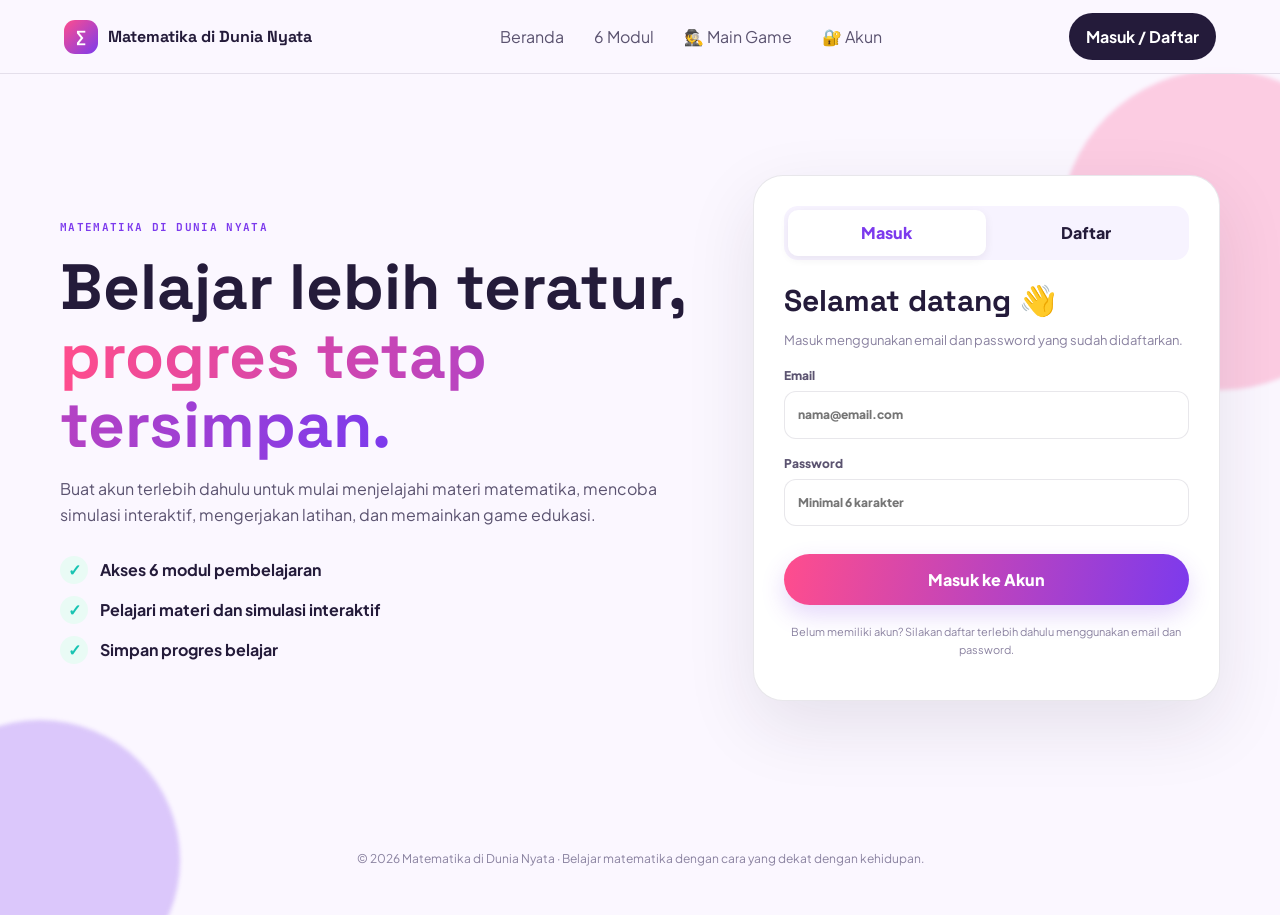
==== commit 58836ae8: "login & progress belajar" ====
--- a/game.html
+++ b/game.html
@@ -8,6 +8,15 @@
     >
 
     <title>Math Break — The Infinite Tower</title>
+    <script>
+    // Periksa status login sebelum game ditampilkan
+    const currentUser = localStorage.getItem('mdny_current_user');
+
+    if (!currentUser) {
+        alert('Silakan login terlebih dahulu untuk memainkan game!');
+        window.location.replace('index.html');
+    }
+</script>
 
     <link
         rel="stylesheet"
